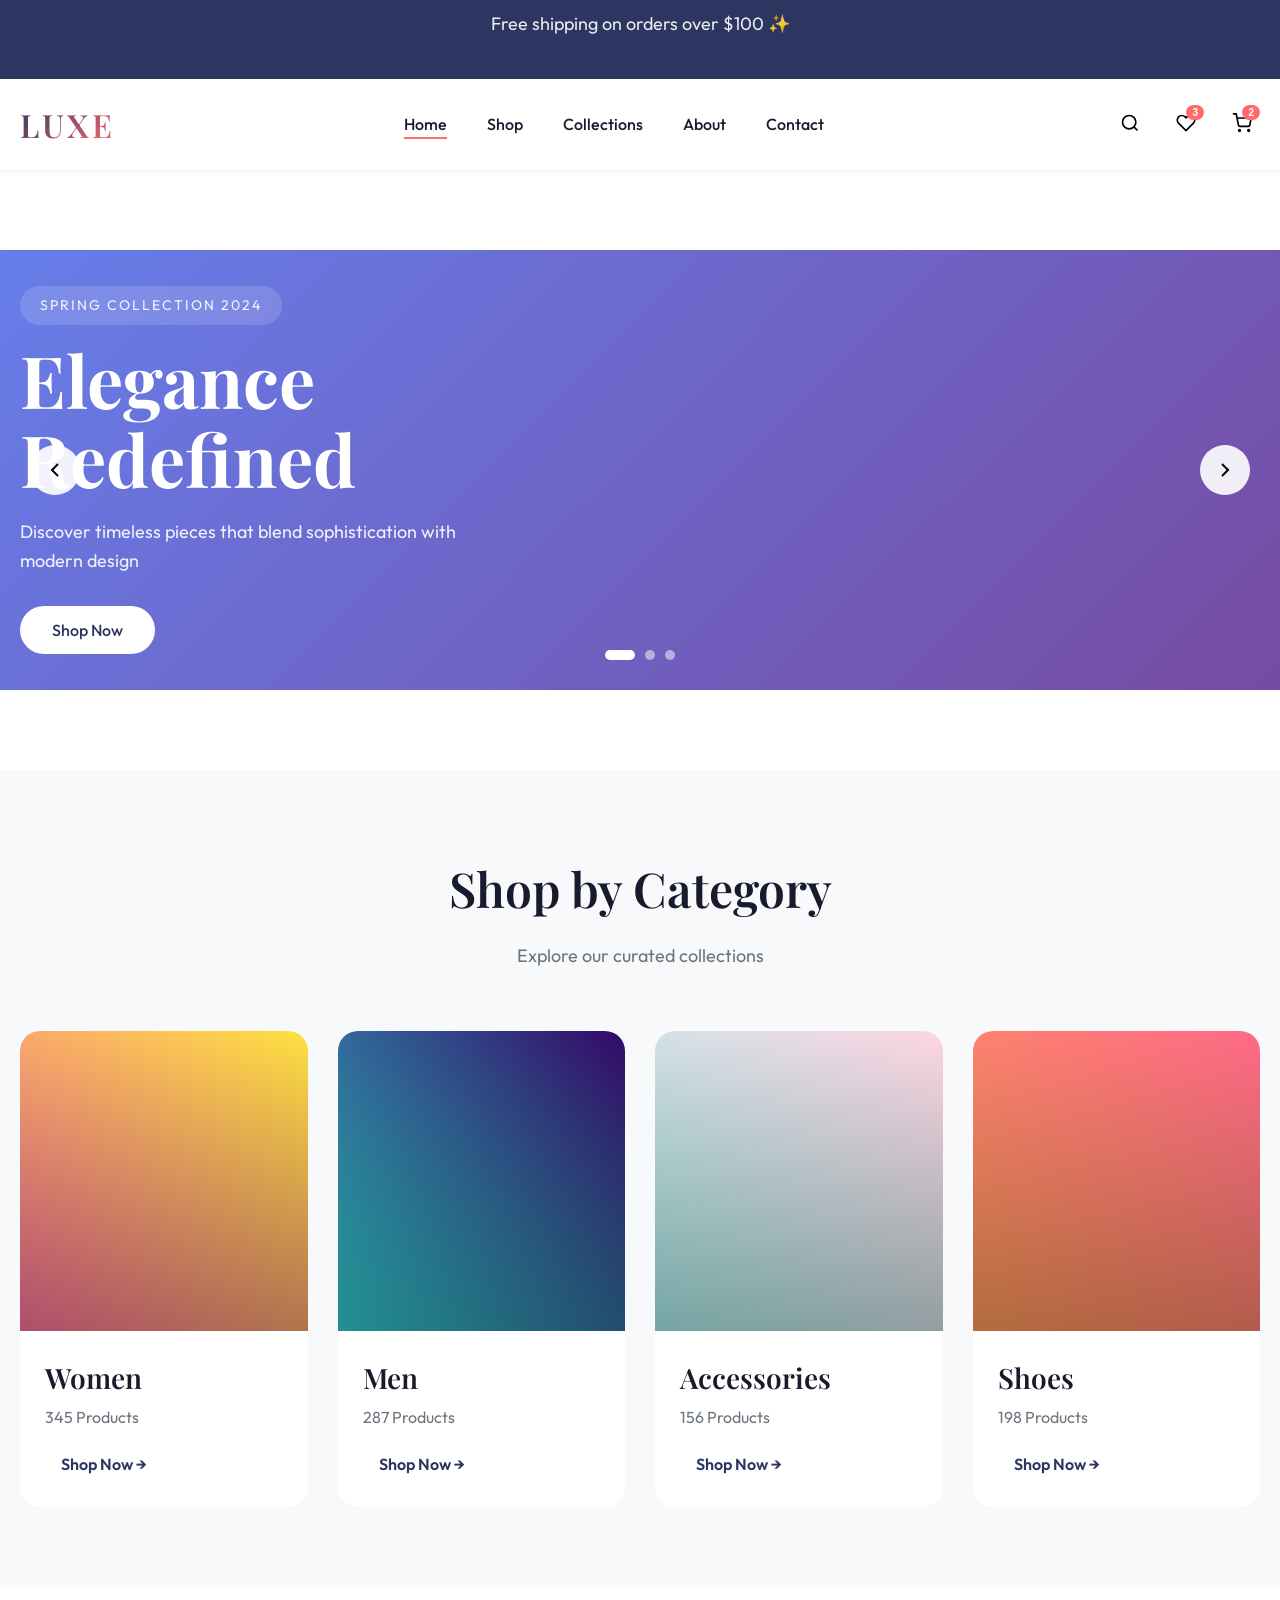
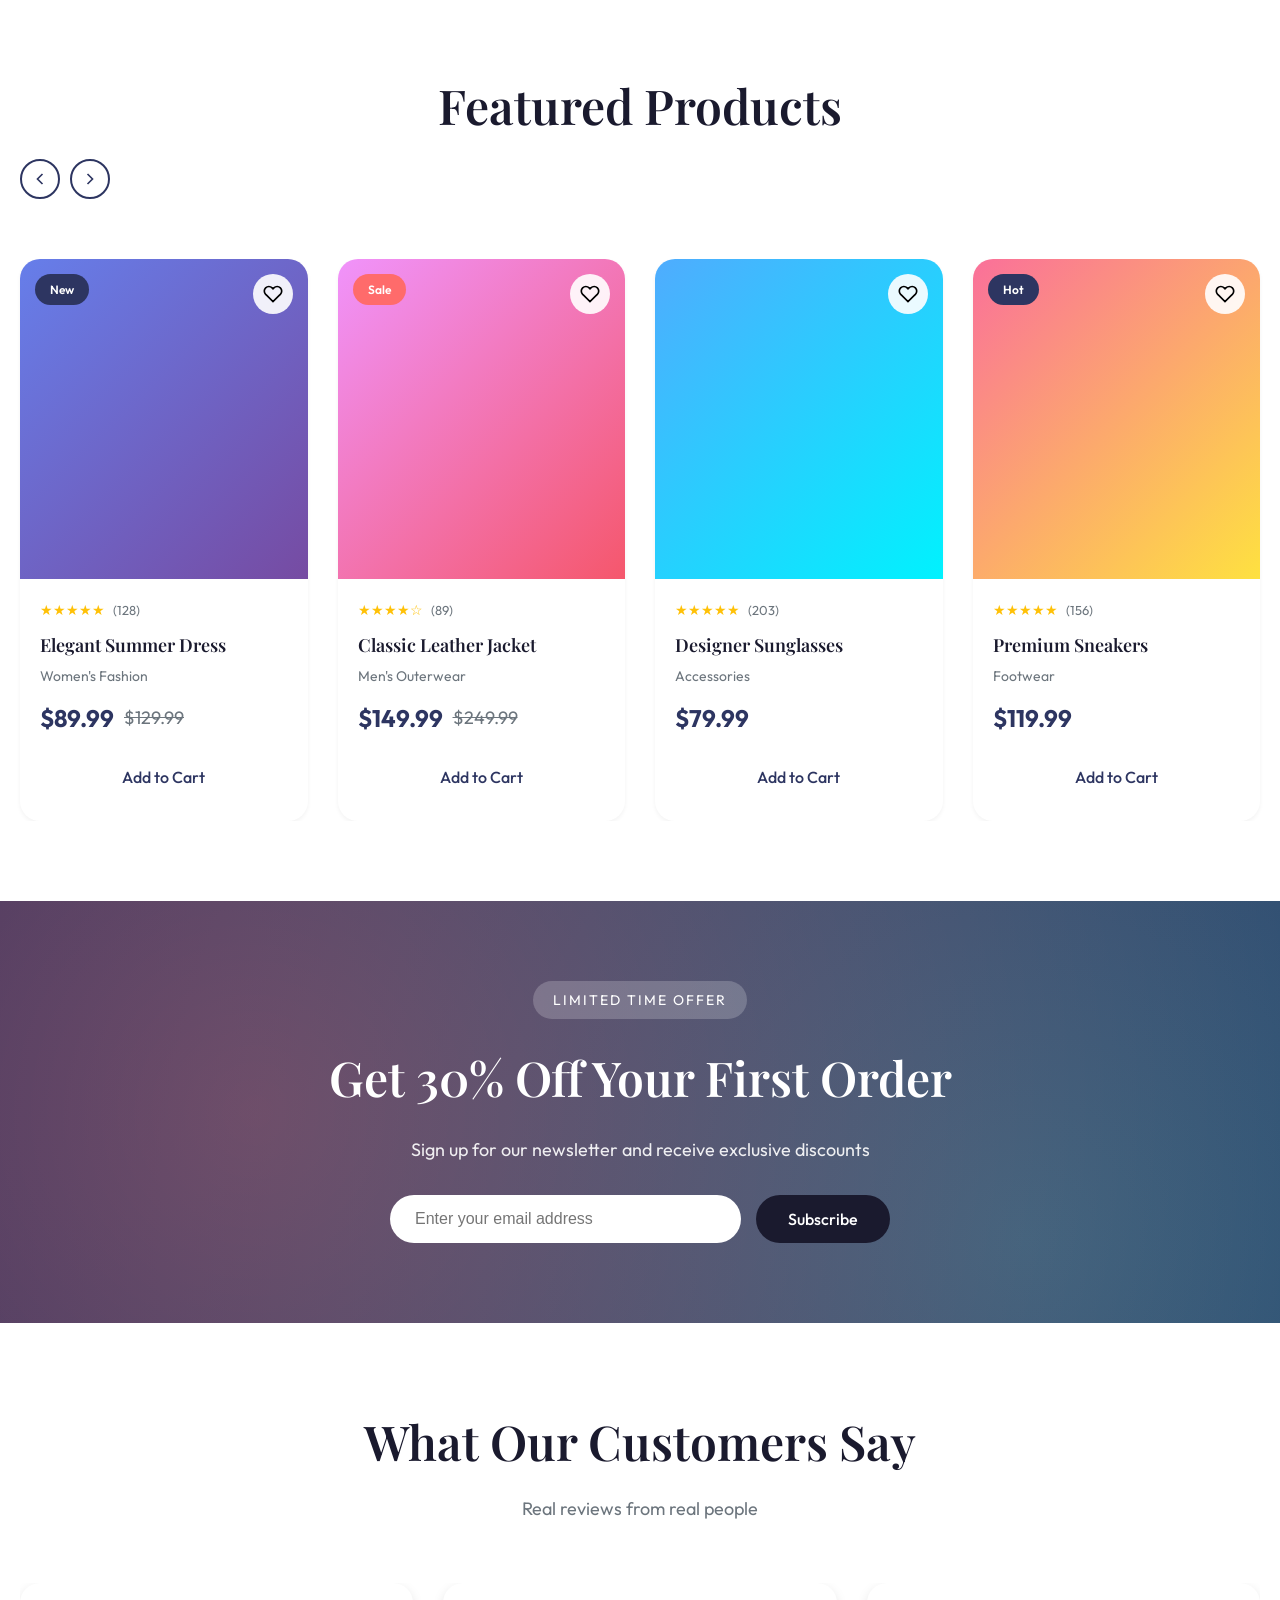
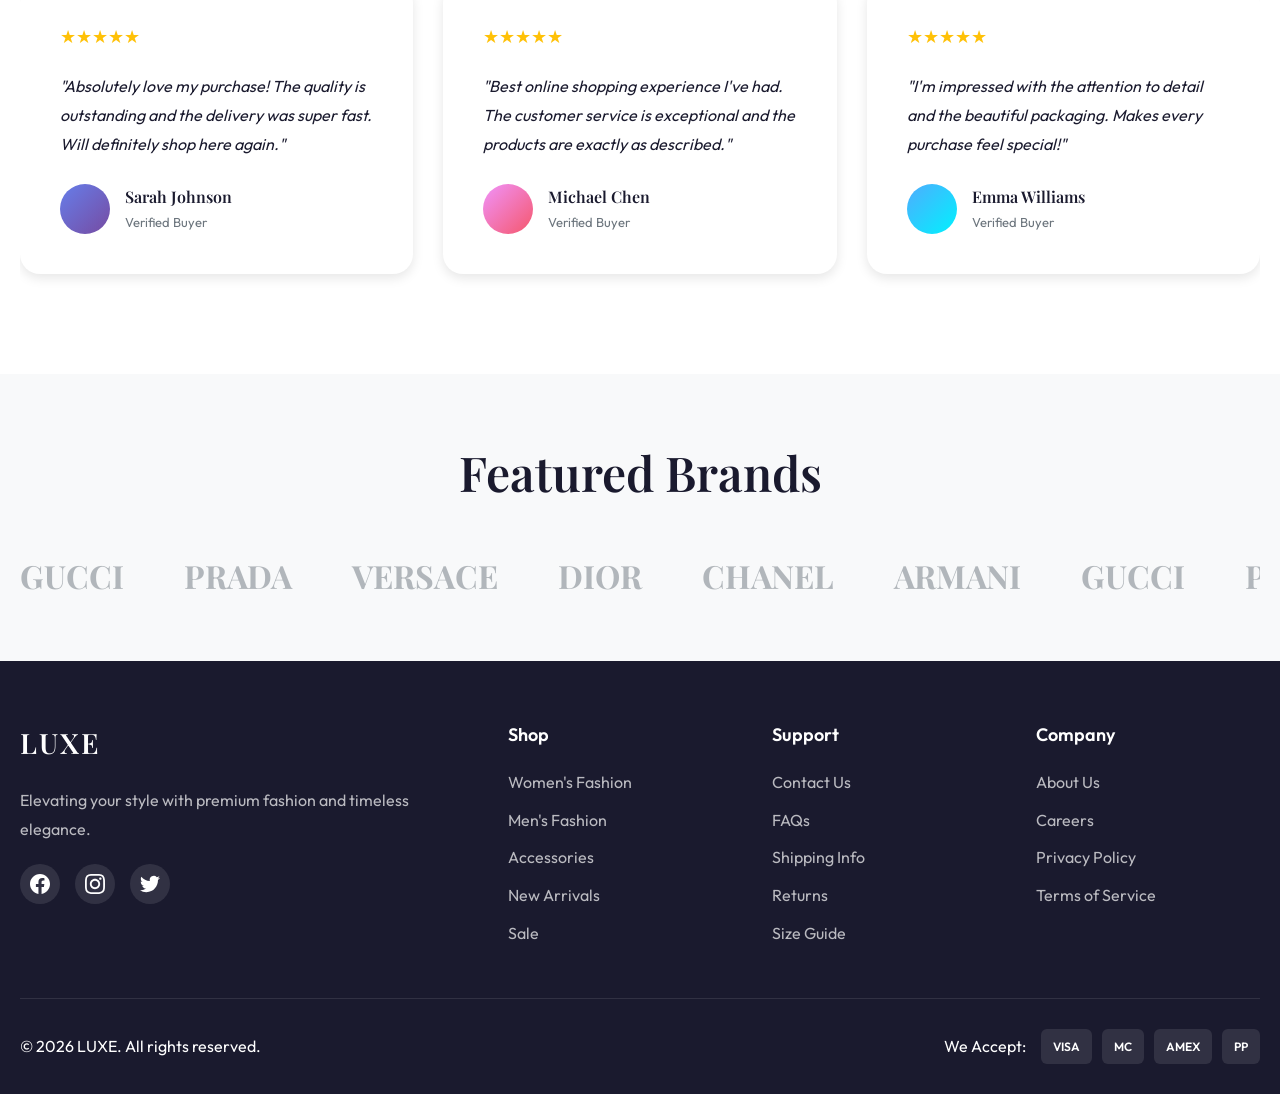
==== index.html @ 35b5742e "Initial commit" ====
<!DOCTYPE html>
<html lang="en">
<head>
    <meta charset="UTF-8">
    <meta name="viewport" content="width=device-width, initial-scale=1.0">
    <title>LUXE - Modern E-Commerce</title>
    <link rel="stylesheet" href="styles.css">
    <link rel="preconnect" href="https://fonts.googleapis.com">
    <link rel="preconnect" href="https://fonts.gstatic.com" crossorigin>
    <link href="https://fonts.googleapis.com/css2?family=Playfair+Display:wght@400;600;700&family=Outfit:wght@300;400;500;600&display=swap" rel="stylesheet">
</head>
<body>
    <!-- Header -->
    <header class="header">
        <div class="header-top">
            <div class="container">
                <p class="promo-text">Free shipping on orders over $100 ✨</p>
            </div>
        </div>
        <nav class="navbar">
            <div class="container">
                <div class="nav-content">
                    <div class="logo">
                        <h1>LUXE</h1>
                    </div>
                    <ul class="nav-links">
                        <li><a href="#" class="active">Home</a></li>
                        <li><a href="#">Shop</a></li>
                        <li><a href="#">Collections</a></li>
                        <li><a href="#">About</a></li>
                        <li><a href="#">Contact</a></li>
                    </ul>
                    <div class="nav-icons">
                        <button class="icon-btn search-btn">
                            <svg width="20" height="20" viewBox="0 0 24 24" fill="none" stroke="currentColor" stroke-width="2">
                                <circle cx="11" cy="11" r="8"></circle>
                                <path d="m21 21-4.35-4.35"></path>
                            </svg>
                        </button>
                        <button class="icon-btn wishlist-btn">
                            <svg width="20" height="20" viewBox="0 0 24 24" fill="none" stroke="currentColor" stroke-width="2">
                                <path d="M20.84 4.61a5.5 5.5 0 0 0-7.78 0L12 5.67l-1.06-1.06a5.5 5.5 0 0 0-7.78 7.78l1.06 1.06L12 21.23l7.78-7.78 1.06-1.06a5.5 5.5 0 0 0 0-7.78z"></path>
                            </svg>
                            <span class="badge">3</span>
                        </button>
                        <button class="icon-btn cart-btn">
                            <svg width="20" height="20" viewBox="0 0 24 24" fill="none" stroke="currentColor" stroke-width="2">
                                <circle cx="9" cy="21" r="1"></circle>
                                <circle cx="20" cy="21" r="1"></circle>
                                <path d="M1 1h4l2.68 13.39a2 2 0 0 0 2 1.61h9.72a2 2 0 0 0 2-1.61L23 6H6"></path>
                            </svg>
                            <span class="badge">2</span>
                        </button>
                    </div>
                </div>
            </div>
        </nav>
    </header>

    <!-- Hero Carousel -->
    <section class="hero-carousel">
        <div class="carousel-container">
            <div class="carousel-track" id="heroTrack">
                <div class="carousel-slide active">
                    <div class="slide-content">
                        <div class="container">
                            <div class="hero-text">
                                <span class="hero-subtitle">Spring Collection 2024</span>
                                <h2 class="hero-title">Elegance<br>Redefined</h2>
                                <p class="hero-description">Discover timeless pieces that blend sophistication with modern design</p>
                                <button class="btn btn-primary">Shop Now</button>
                            </div>
                        </div>
                    </div>
                    <div class="slide-bg" style="background: linear-gradient(135deg, #667eea 0%, #764ba2 100%);"></div>
                </div>
                <div class="carousel-slide">
                    <div class="slide-content">
                        <div class="container">
                            <div class="hero-text">
                                <span class="hero-subtitle">New Arrivals</span>
                                <h2 class="hero-title">Summer<br>Essentials</h2>
                                <p class="hero-description">Refresh your wardrobe with our latest curated collection</p>
                                <button class="btn btn-primary">Explore Collection</button>
                            </div>
                        </div>
                    </div>
                    <div class="slide-bg" style="background: linear-gradient(135deg, #f093fb 0%, #f5576c 100%);"></div>
                </div>
                <div class="carousel-slide">
                    <div class="slide-content">
                        <div class="container">
                            <div class="hero-text">
                                <span class="hero-subtitle">Limited Edition</span>
                                <h2 class="hero-title">Exclusive<br>Designs</h2>
                                <p class="hero-description">Unique pieces crafted with attention to every detail</p>
                                <button class="btn btn-primary">View Collection</button>
                            </div>
                        </div>
                    </div>
                    <div class="slide-bg" style="background: linear-gradient(135deg, #4facfe 0%, #00f2fe 100%);"></div>
                </div>
            </div>
            <button class="carousel-btn prev" onclick="moveHeroSlide(-1)">
                <svg width="24" height="24" viewBox="0 0 24 24" fill="none" stroke="currentColor" stroke-width="2">
                    <polyline points="15 18 9 12 15 6"></polyline>
                </svg>
            </button>
            <button class="carousel-btn next" onclick="moveHeroSlide(1)">
                <svg width="24" height="24" viewBox="0 0 24 24" fill="none" stroke="currentColor" stroke-width="2">
                    <polyline points="9 18 15 12 9 6"></polyline>
                </svg>
            </button>
            <div class="carousel-dots" id="heroDots"></div>
        </div>
    </section>

    <!-- Categories Section -->
    <section class="categories-section">
        <div class="container">
            <div class="section-header">
                <h2 class="section-title">Shop by Category</h2>
                <p class="section-subtitle">Explore our curated collections</p>
            </div>
            <div class="categories-grid">
                <div class="category-card" style="animation-delay: 0s;">
                    <div class="category-image">
                        <div class="category-overlay"></div>
                        <div class="category-bg" style="background: linear-gradient(45deg, #fa709a 0%, #fee140 100%);"></div>
                    </div>
                    <div class="category-info">
                        <h3>Women</h3>
                        <p>345 Products</p>
                        <button class="btn btn-text">Shop Now →</button>
                    </div>
                </div>
                <div class="category-card" style="animation-delay: 0.1s;">
                    <div class="category-image">
                        <div class="category-overlay"></div>
                        <div class="category-bg" style="background: linear-gradient(45deg, #30cfd0 0%, #330867 100%);"></div>
                    </div>
                    <div class="category-info">
                        <h3>Men</h3>
                        <p>287 Products</p>
                        <button class="btn btn-text">Shop Now →</button>
                    </div>
                </div>
                <div class="category-card" style="animation-delay: 0.2s;">
                    <div class="category-image">
                        <div class="category-overlay"></div>
                        <div class="category-bg" style="background: linear-gradient(45deg, #a8edea 0%, #fed6e3 100%);"></div>
                    </div>
                    <div class="category-info">
                        <h3>Accessories</h3>
                        <p>156 Products</p>
                        <button class="btn btn-text">Shop Now →</button>
                    </div>
                </div>
                <div class="category-card" style="animation-delay: 0.3s;">
                    <div class="category-image">
                        <div class="category-overlay"></div>
                        <div class="category-bg" style="background: linear-gradient(45deg, #ff9a56 0%, #ff6a88 100%);"></div>
                    </div>
                    <div class="category-info">
                        <h3>Shoes</h3>
                        <p>198 Products</p>
                        <button class="btn btn-text">Shop Now →</button>
                    </div>
                </div>
            </div>
        </div>
    </section>

    <!-- Featured Products Carousel -->
    <section class="featured-products">
        <div class="container">
            <div class="section-header">
                <h2 class="section-title">Featured Products</h2>
                <div class="carousel-controls">
                    <button class="carousel-control-btn" onclick="moveProductSlide(-1)">
                        <svg width="20" height="20" viewBox="0 0 24 24" fill="none" stroke="currentColor" stroke-width="2">
                            <polyline points="15 18 9 12 15 6"></polyline>
                        </svg>
                    </button>
                    <button class="carousel-control-btn" onclick="moveProductSlide(1)">
                        <svg width="20" height="20" viewBox="0 0 24 24" fill="none" stroke="currentColor" stroke-width="2">
                            <polyline points="9 18 15 12 9 6"></polyline>
                        </svg>
                    </button>
                </div>
            </div>
            <div class="products-carousel">
                <div class="products-track" id="productsTrack">
                    <div class="product-card">
                        <div class="product-badge">New</div>
                        <div class="product-image">
                            <div class="product-placeholder" style="background: linear-gradient(135deg, #667eea 0%, #764ba2 100%);"></div>
                            <button class="wishlist-icon">
                                <svg width="20" height="20" viewBox="0 0 24 24" fill="none" stroke="currentColor" stroke-width="2">
                                    <path d="M20.84 4.61a5.5 5.5 0 0 0-7.78 0L12 5.67l-1.06-1.06a5.5 5.5 0 0 0-7.78 7.78l1.06 1.06L12 21.23l7.78-7.78 1.06-1.06a5.5 5.5 0 0 0 0-7.78z"></path>
                                </svg>
                            </button>
                            <div class="quick-view">
                                <button class="btn btn-secondary btn-small">Quick View</button>
                            </div>
                        </div>
                        <div class="product-info">
                            <div class="product-rating">
                                <span class="stars">★★★★★</span>
                                <span class="rating-count">(128)</span>
                            </div>
                            <h3 class="product-name">Elegant Summer Dress</h3>
                            <p class="product-category">Women's Fashion</p>
                            <div class="product-price">
                                <span class="price-current">$89.99</span>
                                <span class="price-original">$129.99</span>
                            </div>
                            <button class="btn btn-primary btn-block">Add to Cart</button>
                        </div>
                    </div>
                    <div class="product-card">
                        <div class="product-badge sale">Sale</div>
                        <div class="product-image">
                            <div class="product-placeholder" style="background: linear-gradient(135deg, #f093fb 0%, #f5576c 100%);"></div>
                            <button class="wishlist-icon">
                                <svg width="20" height="20" viewBox="0 0 24 24" fill="none" stroke="currentColor" stroke-width="2">
                                    <path d="M20.84 4.61a5.5 5.5 0 0 0-7.78 0L12 5.67l-1.06-1.06a5.5 5.5 0 0 0-7.78 7.78l1.06 1.06L12 21.23l7.78-7.78 1.06-1.06a5.5 5.5 0 0 0 0-7.78z"></path>
                                </svg>
                            </button>
                            <div class="quick-view">
                                <button class="btn btn-secondary btn-small">Quick View</button>
                            </div>
                        </div>
                        <div class="product-info">
                            <div class="product-rating">
                                <span class="stars">★★★★☆</span>
                                <span class="rating-count">(89)</span>
                            </div>
                            <h3 class="product-name">Classic Leather Jacket</h3>
                            <p class="product-category">Men's Outerwear</p>
                            <div class="product-price">
                                <span class="price-current">$149.99</span>
                                <span class="price-original">$249.99</span>
                            </div>
                            <button class="btn btn-primary btn-block">Add to Cart</button>
                        </div>
                    </div>
                    <div class="product-card">
                        <div class="product-image">
                            <div class="product-placeholder" style="background: linear-gradient(135deg, #4facfe 0%, #00f2fe 100%);"></div>
                            <button class="wishlist-icon">
                                <svg width="20" height="20" viewBox="0 0 24 24" fill="none" stroke="currentColor" stroke-width="2">
                                    <path d="M20.84 4.61a5.5 5.5 0 0 0-7.78 0L12 5.67l-1.06-1.06a5.5 5.5 0 0 0-7.78 7.78l1.06 1.06L12 21.23l7.78-7.78 1.06-1.06a5.5 5.5 0 0 0 0-7.78z"></path>
                                </svg>
                            </button>
                            <div class="quick-view">
                                <button class="btn btn-secondary btn-small">Quick View</button>
                            </div>
                        </div>
                        <div class="product-info">
                            <div class="product-rating">
                                <span class="stars">★★★★★</span>
                                <span class="rating-count">(203)</span>
                            </div>
                            <h3 class="product-name">Designer Sunglasses</h3>
                            <p class="product-category">Accessories</p>
                            <div class="product-price">
                                <span class="price-current">$79.99</span>
                            </div>
                            <button class="btn btn-primary btn-block">Add to Cart</button>
                        </div>
                    </div>
                    <div class="product-card">
                        <div class="product-badge">Hot</div>
                        <div class="product-image">
                            <div class="product-placeholder" style="background: linear-gradient(135deg, #fa709a 0%, #fee140 100%);"></div>
                            <button class="wishlist-icon">
                                <svg width="20" height="20" viewBox="0 0 24 24" fill="none" stroke="currentColor" stroke-width="2">
                                    <path d="M20.84 4.61a5.5 5.5 0 0 0-7.78 0L12 5.67l-1.06-1.06a5.5 5.5 0 0 0-7.78 7.78l1.06 1.06L12 21.23l7.78-7.78 1.06-1.06a5.5 5.5 0 0 0 0-7.78z"></path>
                                </svg>
                            </button>
                            <div class="quick-view">
                                <button class="btn btn-secondary btn-small">Quick View</button>
                            </div>
                        </div>
                        <div class="product-info">
                            <div class="product-rating">
                                <span class="stars">★★★★★</span>
                                <span class="rating-count">(156)</span>
                            </div>
                            <h3 class="product-name">Premium Sneakers</h3>
                            <p class="product-category">Footwear</p>
                            <div class="product-price">
                                <span class="price-current">$119.99</span>
                            </div>
                            <button class="btn btn-primary btn-block">Add to Cart</button>
                        </div>
                    </div>
                    <div class="product-card">
                        <div class="product-image">
                            <div class="product-placeholder" style="background: linear-gradient(135deg, #30cfd0 0%, #330867 100%);"></div>
                            <button class="wishlist-icon">
                                <svg width="20" height="20" viewBox="0 0 24 24" fill="none" stroke="currentColor" stroke-width="2">
                                    <path d="M20.84 4.61a5.5 5.5 0 0 0-7.78 0L12 5.67l-1.06-1.06a5.5 5.5 0 0 0-7.78 7.78l1.06 1.06L12 21.23l7.78-7.78 1.06-1.06a5.5 5.5 0 0 0 0-7.78z"></path>
                                </svg>
                            </button>
                            <div class="quick-view">
                                <button class="btn btn-secondary btn-small">Quick View</button>
                            </div>
                        </div>
                        <div class="product-info">
                            <div class="product-rating">
                                <span class="stars">★★★★☆</span>
                                <span class="rating-count">(67)</span>
                            </div>
                            <h3 class="product-name">Luxury Watch</h3>
                            <p class="product-category">Accessories</p>
                            <div class="product-price">
                                <span class="price-current">$299.99</span>
                            </div>
                            <button class="btn btn-primary btn-block">Add to Cart</button>
                        </div>
                    </div>
                </div>
            </div>
        </div>
    </section>

    <!-- Promotional Banner -->
    <section class="promo-banner">
        <div class="container">
            <div class="promo-content">
                <span class="promo-tag">Limited Time Offer</span>
                <h2 class="promo-title">Get 30% Off Your First Order</h2>
                <p class="promo-text">Sign up for our newsletter and receive exclusive discounts</p>
                <div class="newsletter-form">
                    <input type="email" placeholder="Enter your email address" class="newsletter-input">
                    <button class="btn btn-dark">Subscribe</button>
                </div>
            </div>
        </div>
        <div class="promo-bg"></div>
    </section>

    <!-- Testimonials Carousel -->
    <section class="testimonials-section">
        <div class="container">
            <div class="section-header">
                <h2 class="section-title">What Our Customers Say</h2>
                <p class="section-subtitle">Real reviews from real people</p>
            </div>
            <div class="testimonials-carousel">
                <div class="testimonials-track" id="testimonialsTrack">
                    <div class="testimonial-card">
                        <div class="testimonial-rating">★★★★★</div>
                        <p class="testimonial-text">"Absolutely love my purchase! The quality is outstanding and the delivery was super fast. Will definitely shop here again."</p>
                        <div class="testimonial-author">
                            <div class="author-avatar" style="background: linear-gradient(135deg, #667eea 0%, #764ba2 100%);"></div>
                            <div class="author-info">
                                <h4>Sarah Johnson</h4>
                                <p>Verified Buyer</p>
                            </div>
                        </div>
                    </div>
                    <div class="testimonial-card">
                        <div class="testimonial-rating">★★★★★</div>
                        <p class="testimonial-text">"Best online shopping experience I've had. The customer service is exceptional and the products are exactly as described."</p>
                        <div class="testimonial-author">
                            <div class="author-avatar" style="background: linear-gradient(135deg, #f093fb 0%, #f5576c 100%);"></div>
                            <div class="author-info">
                                <h4>Michael Chen</h4>
                                <p>Verified Buyer</p>
                            </div>
                        </div>
                    </div>
                    <div class="testimonial-card">
                        <div class="testimonial-rating">★★★★★</div>
                        <p class="testimonial-text">"I'm impressed with the attention to detail and the beautiful packaging. Makes every purchase feel special!"</p>
                        <div class="testimonial-author">
                            <div class="author-avatar" style="background: linear-gradient(135deg, #4facfe 0%, #00f2fe 100%);"></div>
                            <div class="author-info">
                                <h4>Emma Williams</h4>
                                <p>Verified Buyer</p>
                            </div>
                        </div>
                    </div>
                </div>
                <div class="carousel-dots" id="testimonialDots"></div>
            </div>
        </div>
    </section>

    <!-- Brands Carousel -->
    <section class="brands-section">
        <div class="container">
            <h2 class="section-title center">Featured Brands</h2>
            <div class="brands-carousel">
                <div class="brands-track">
                    <div class="brand-item">GUCCI</div>
                    <div class="brand-item">PRADA</div>
                    <div class="brand-item">VERSACE</div>
                    <div class="brand-item">DIOR</div>
                    <div class="brand-item">CHANEL</div>
                    <div class="brand-item">ARMANI</div>
                    <div class="brand-item">GUCCI</div>
                    <div class="brand-item">PRADA</div>
                </div>
            </div>
        </div>
    </section>

    <!-- Footer -->
    <footer class="footer">
        <div class="container">
            <div class="footer-content">
                <div class="footer-col">
                    <h3 class="footer-title">LUXE</h3>
                    <p class="footer-text">Elevating your style with premium fashion and timeless elegance.</p>
                    <div class="social-links">
                        <a href="#" class="social-link">
                            <svg width="20" height="20" viewBox="0 0 24 24" fill="currentColor">
                                <path d="M24 12.073c0-6.627-5.373-12-12-12s-12 5.373-12 12c0 5.99 4.388 10.954 10.125 11.854v-8.385H7.078v-3.47h3.047V9.43c0-3.007 1.792-4.669 4.533-4.669 1.312 0 2.686.235 2.686.235v2.953H15.83c-1.491 0-1.956.925-1.956 1.874v2.25h3.328l-.532 3.47h-2.796v8.385C19.612 23.027 24 18.062 24 12.073z"/>
                            </svg>
                        </a>
                        <a href="#" class="social-link">
                            <svg width="20" height="20" viewBox="0 0 24 24" fill="currentColor">
                                <path d="M12 2.163c3.204 0 3.584.012 4.85.07 3.252.148 4.771 1.691 4.919 4.919.058 1.265.069 1.645.069 4.849 0 3.205-.012 3.584-.069 4.849-.149 3.225-1.664 4.771-4.919 4.919-1.266.058-1.644.07-4.85.07-3.204 0-3.584-.012-4.849-.07-3.26-.149-4.771-1.699-4.919-4.92-.058-1.265-.07-1.644-.07-4.849 0-3.204.013-3.583.07-4.849.149-3.227 1.664-4.771 4.919-4.919 1.266-.057 1.645-.069 4.849-.069zm0-2.163c-3.259 0-3.667.014-4.947.072-4.358.2-6.78 2.618-6.98 6.98-.059 1.281-.073 1.689-.073 4.948 0 3.259.014 3.668.072 4.948.2 4.358 2.618 6.78 6.98 6.98 1.281.058 1.689.072 4.948.072 3.259 0 3.668-.014 4.948-.072 4.354-.2 6.782-2.618 6.979-6.98.059-1.28.073-1.689.073-4.948 0-3.259-.014-3.667-.072-4.947-.196-4.354-2.617-6.78-6.979-6.98-1.281-.059-1.69-.073-4.949-.073zm0 5.838c-3.403 0-6.162 2.759-6.162 6.162s2.759 6.163 6.162 6.163 6.162-2.759 6.162-6.163c0-3.403-2.759-6.162-6.162-6.162zm0 10.162c-2.209 0-4-1.79-4-4 0-2.209 1.791-4 4-4s4 1.791 4 4c0 2.21-1.791 4-4 4zm6.406-11.845c-.796 0-1.441.645-1.441 1.44s.645 1.44 1.441 1.44c.795 0 1.439-.645 1.439-1.44s-.644-1.44-1.439-1.44z"/>
                            </svg>
                        </a>
                        <a href="#" class="social-link">
                            <svg width="20" height="20" viewBox="0 0 24 24" fill="currentColor">
                                <path d="M23.953 4.57a10 10 0 01-2.825.775 4.958 4.958 0 002.163-2.723c-.951.555-2.005.959-3.127 1.184a4.92 4.92 0 00-8.384 4.482C7.69 8.095 4.067 6.13 1.64 3.162a4.822 4.822 0 00-.666 2.475c0 1.71.87 3.213 2.188 4.096a4.904 4.904 0 01-2.228-.616v.06a4.923 4.923 0 003.946 4.827 4.996 4.996 0 01-2.212.085 4.936 4.936 0 004.604 3.417 9.867 9.867 0 01-6.102 2.105c-.39 0-.779-.023-1.17-.067a13.995 13.995 0 007.557 2.209c9.053 0 13.998-7.496 13.998-13.985 0-.21 0-.42-.015-.63A9.935 9.935 0 0024 4.59z"/>
                            </svg>
                        </a>
                    </div>
                </div>
                <div class="footer-col">
                    <h4 class="footer-heading">Shop</h4>
                    <ul class="footer-links">
                        <li><a href="#">Women's Fashion</a></li>
                        <li><a href="#">Men's Fashion</a></li>
                        <li><a href="#">Accessories</a></li>
                        <li><a href="#">New Arrivals</a></li>
                        <li><a href="#">Sale</a></li>
                    </ul>
                </div>
                <div class="footer-col">
                    <h4 class="footer-heading">Support</h4>
                    <ul class="footer-links">
                        <li><a href="#">Contact Us</a></li>
                        <li><a href="#">FAQs</a></li>
                        <li><a href="#">Shipping Info</a></li>
                        <li><a href="#">Returns</a></li>
                        <li><a href="#">Size Guide</a></li>
                    </ul>
                </div>
                <div class="footer-col">
                    <h4 class="footer-heading">Company</h4>
                    <ul class="footer-links">
                        <li><a href="#">About Us</a></li>
                        <li><a href="#">Careers</a></li>
                        <li><a href="#">Privacy Policy</a></li>
                        <li><a href="#">Terms of Service</a></li>
                    </ul>
                </div>
            </div>
            <div class="footer-bottom">
                <p>&copy; 2026 LUXE. All rights reserved.</p>
                <div class="payment-methods">
                    <span>We Accept:</span>
                    <div class="payment-icons">
                        <div class="payment-icon">VISA</div>
                        <div class="payment-icon">MC</div>
                        <div class="payment-icon">AMEX</div>
                        <div class="payment-icon">PP</div>
                    </div>
                </div>
            </div>
        </div>
    </footer>

    <script src="script.js"></script>
</body>
</html>
---- styles.css ----
:root {
    --primary-color: #2d3561;
    --secondary-color: #ff6b6b;
    --accent-color: #4ecdc4;
    --text-dark: #1a1a2e;
    --text-light: #6c757d;
    --bg-light: #f8f9fa;
    --white: #ffffff;
    --shadow-sm: 0 2px 4px rgba(0,0,0,0.05);
    --shadow-md: 0 4px 12px rgba(0,0,0,0.1);
    --shadow-lg: 0 8px 24px rgba(0,0,0,0.15);
    --transition: all 0.3s cubic-bezier(0.4, 0, 0.2, 1);
}

* {
    margin: 0;
    padding: 0;
    box-sizing: border-box;
}

body {
    font-family: 'Outfit', sans-serif;
    color: var(--text-dark);
    line-height: 1.6;
    overflow-x: hidden;
}

h1, h2, h3, h4, h5, h6 {
    font-family: 'Playfair Display', serif;
    font-weight: 600;
}

.container {
    max-width: 1320px;
    margin: 0 auto;
    padding: 0 20px;
}

/* Header Styles */
.header {
    position: sticky;
    top: 0;
    z-index: 1000;
    background: var(--white);
    box-shadow: var(--shadow-sm);
}

.header-top {
    background: var(--primary-color);
    color: var(--white);
    padding: 10px 0;
    text-align: center;
}

.promo-text {
    font-size: 14px;
    margin: 0;
}

.navbar {
    padding: 20px 0;
    animation: slideDown 0.5s ease-out;
}

@keyframes slideDown {
    from {
        transform: translateY(-100%);
        opacity: 0;
    }
    to {
        transform: translateY(0);
        opacity: 1;
    }
}

.nav-content {
    display: flex;
    align-items: center;
    justify-content: space-between;
}

.logo h1 {
    font-size: 32px;
    letter-spacing: 3px;
    background: linear-gradient(135deg, var(--primary-color), var(--secondary-color));
    -webkit-background-clip: text;
    -webkit-text-fill-color: transparent;
    background-clip: text;
}

.nav-links {
    display: flex;
    list-style: none;
    gap: 40px;
}

.nav-links a {
    text-decoration: none;
    color: var(--text-dark);
    font-weight: 500;
    position: relative;
    transition: var(--transition);
}

.nav-links a::after {
    content: '';
    position: absolute;
    bottom: -5px;
    left: 0;
    width: 0;
    height: 2px;
    background: var(--secondary-color);
    transition: var(--transition);
}

.nav-links a:hover::after,
.nav-links a.active::after {
    width: 100%;
}

.nav-icons {
    display: flex;
    gap: 20px;
}

.icon-btn {
    background: none;
    border: none;
    cursor: pointer;
    position: relative;
    padding: 8px;
    border-radius: 8px;
    transition: var(--transition);
}

.icon-btn:hover {
    background: var(--bg-light);
}

.badge {
    position: absolute;
    top: 0;
    right: 0;
    background: var(--secondary-color);
    color: var(--white);
    font-size: 10px;
    padding: 2px 6px;
    border-radius: 10px;
    font-weight: 600;
}

/* Hero Carousel */
.hero-carousel {
    position: relative;
    height: 600px;
    overflow: hidden;
}

.carousel-container {
    position: relative;
    height: 100%;
}

.carousel-track {
    display: flex;
    height: 100%;
    transition: transform 0.6s cubic-bezier(0.4, 0, 0.2, 1);
}

.carousel-slide {
    min-width: 100%;
    height: 100%;
    position: relative;
    display: flex;
    align-items: center;
    opacity: 0;
    transition: opacity 0.6s ease;
}

.carousel-slide.active {
    opacity: 1;
}

.slide-bg {
    position: absolute;
    top: 0;
    left: 0;
    width: 100%;
    height: 100%;
    z-index: 1;
}

.slide-content {
    position: relative;
    z-index: 2;
    width: 100%;
}

.hero-text {
    max-width: 600px;
    animation: fadeInUp 0.8s ease-out;
}

@keyframes fadeInUp {
    from {
        opacity: 0;
        transform: translateY(30px);
    }
    to {
        opacity: 1;
        transform: translateY(0);
    }
}

.hero-subtitle {
    display: inline-block;
    color: rgba(255, 255, 255, 0.9);
    font-size: 14px;
    text-transform: uppercase;
    letter-spacing: 2px;
    margin-bottom: 15px;
    padding: 8px 20px;
    background: rgba(255, 255, 255, 0.15);
    backdrop-filter: blur(10px);
    border-radius: 50px;
}

.hero-title {
    font-size: 72px;
    color: var(--white);
    line-height: 1.1;
    margin-bottom: 20px;
    font-weight: 700;
}

.hero-description {
    font-size: 18px;
    color: rgba(255, 255, 255, 0.9);
    margin-bottom: 30px;
    max-width: 500px;
}

.carousel-btn {
    position: absolute;
    top: 50%;
    transform: translateY(-50%);
    background: rgba(255, 255, 255, 0.9);
    border: none;
    width: 50px;
    height: 50px;
    border-radius: 50%;
    cursor: pointer;
    z-index: 10;
    transition: var(--transition);
    display: flex;
    align-items: center;
    justify-content: center;
}

.carousel-btn:hover {
    background: var(--white);
    transform: translateY(-50%) scale(1.1);
}

.carousel-btn.prev {
    left: 30px;
}

.carousel-btn.next {
    right: 30px;
}

.carousel-dots {
    position: absolute;
    bottom: 30px;
    left: 50%;
    transform: translateX(-50%);
    display: flex;
    gap: 10px;
    z-index: 10;
}

.dot {
    width: 10px;
    height: 10px;
    border-radius: 50%;
    background: rgba(255, 255, 255, 0.5);
    cursor: pointer;
    transition: var(--transition);
}

.dot.active {
    background: var(--white);
    width: 30px;
    border-radius: 5px;
}

/* Buttons */
.btn {
    padding: 14px 32px;
    border: none;
    border-radius: 50px;
    font-size: 16px;
    font-weight: 500;
    cursor: pointer;
    transition: var(--transition);
    font-family: 'Outfit', sans-serif;
}

.btn-primary {
    background: var(--white);
    color: var(--primary-color);
}

.btn-primary:hover {
    transform: translateY(-2px);
    box-shadow: 0 8px 20px rgba(255, 255, 255, 0.3);
}

.btn-secondary {
    background: var(--primary-color);
    color: var(--white);
}

.btn-secondary:hover {
    background: var(--text-dark);
    transform: translateY(-2px);
}

.btn-dark {
    background: var(--text-dark);
    color: var(--white);
}

.btn-dark:hover {
    background: var(--primary-color);
}

.btn-text {
    background: none;
    color: var(--primary-color);
    padding: 8px 16px;
    font-weight: 600;
}

.btn-text:hover {
    color: var(--secondary-color);
}

.btn-small {
    padding: 10px 20px;
    font-size: 14px;
}

.btn-block {
    width: 100%;
}

/* Section Styles */
section {
    padding: 80px 0;
}

.section-header {
    text-align: center;
    margin-bottom: 60px;
}

.section-title {
    font-size: 48px;
    margin-bottom: 15px;
    color: var(--text-dark);
}

.section-title.center {
    text-align: center;
}

.section-subtitle {
    font-size: 18px;
    color: var(--text-light);
}

/* Categories Section */
.categories-section {
    background: var(--bg-light);
}

.categories-grid {
    display: grid;
    grid-template-columns: repeat(auto-fit, minmax(280px, 1fr));
    gap: 30px;
}

.category-card {
    background: var(--white);
    border-radius: 20px;
    overflow: hidden;
    cursor: pointer;
    transition: var(--transition);
    animation: fadeIn 0.6s ease-out backwards;
}

@keyframes fadeIn {
    from {
        opacity: 0;
        transform: translateY(20px);
    }
    to {
        opacity: 1;
        transform: translateY(0);
    }
}

.category-card:hover {
    transform: translateY(-10px);
    box-shadow: var(--shadow-lg);
}

.category-image {
    position: relative;
    height: 300px;
    overflow: hidden;
}

.category-bg {
    width: 100%;
    height: 100%;
    transition: var(--transition);
}

.category-card:hover .category-bg {
    transform: scale(1.1);
}

.category-overlay {
    position: absolute;
    top: 0;
    left: 0;
    width: 100%;
    height: 100%;
    background: linear-gradient(to bottom, transparent, rgba(0,0,0,0.3));
}

.category-info {
    padding: 25px;
}

.category-info h3 {
    font-size: 28px;
    margin-bottom: 5px;
}

.category-info p {
    color: var(--text-light);
    margin-bottom: 15px;
}

/* Featured Products */
.featured-products {
    position: relative;
}

.carousel-controls {
    display: flex;
    gap: 10px;
}

.carousel-control-btn {
    width: 40px;
    height: 40px;
    border: 2px solid var(--primary-color);
    background: none;
    border-radius: 50%;
    cursor: pointer;
    transition: var(--transition);
    display: flex;
    align-items: center;
    justify-content: center;
    color: var(--primary-color);
}

.carousel-control-btn:hover {
    background: var(--primary-color);
    color: var(--white);
}

.products-carousel {
    overflow: hidden;
    margin: 0 -15px;
}

.products-track {
    display: flex;
    gap: 30px;
    transition: transform 0.5s cubic-bezier(0.4, 0, 0.2, 1);
    padding: 0 15px;
}

.product-card {
    flex: 0 0 calc(25% - 22.5px);
    background: var(--white);
    border-radius: 20px;
    overflow: hidden;
    transition: var(--transition);
    box-shadow: var(--shadow-sm);
}

.product-card:hover {
    transform: translateY(-10px);
    box-shadow: var(--shadow-lg);
}

.product-badge {
    position: absolute;
    top: 15px;
    left: 15px;
    background: var(--primary-color);
    color: var(--white);
    padding: 6px 15px;
    border-radius: 20px;
    font-size: 12px;
    font-weight: 600;
    z-index: 2;
}

.product-badge.sale {
    background: var(--secondary-color);
}

.product-image {
    position: relative;
    height: 320px;
    overflow: hidden;
}

.product-placeholder {
    width: 100%;
    height: 100%;
    transition: var(--transition);
}

.product-card:hover .product-placeholder {
    transform: scale(1.05);
}

.wishlist-icon {
    position: absolute;
    top: 15px;
    right: 15px;
    background: rgba(255, 255, 255, 0.9);
    border: none;
    width: 40px;
    height: 40px;
    border-radius: 50%;
    cursor: pointer;
    transition: var(--transition);
    display: flex;
    align-items: center;
    justify-content: center;
    z-index: 2;
}

.wishlist-icon:hover {
    background: var(--secondary-color);
    color: var(--white);
}

.quick-view {
    position: absolute;
    bottom: 0;
    left: 0;
    width: 100%;
    padding: 20px;
    background: linear-gradient(to top, rgba(0,0,0,0.8), transparent);
    transform: translateY(100%);
    transition: var(--transition);
}

.product-card:hover .quick-view {
    transform: translateY(0);
}

.product-info {
    padding: 20px;
}

.product-rating {
    display: flex;
    align-items: center;
    gap: 8px;
    margin-bottom: 10px;
}

.stars {
    color: #ffc107;
    font-size: 14px;
}

.rating-count {
    font-size: 13px;
    color: var(--text-light);
}

.product-name {
    font-size: 18px;
    margin-bottom: 5px;
    font-weight: 600;
}

.product-category {
    font-size: 14px;
    color: var(--text-light);
    margin-bottom: 12px;
}

.product-price {
    display: flex;
    align-items: center;
    gap: 10px;
    margin-bottom: 15px;
}

.price-current {
    font-size: 24px;
    font-weight: 700;
    color: var(--primary-color);
}

.price-original {
    font-size: 18px;
    color: var(--text-light);
    text-decoration: line-through;
}

/* Promo Banner */
.promo-banner {
    position: relative;
    background: var(--primary-color);
    color: var(--white);
    overflow: hidden;
}

.promo-bg {
    position: absolute;
    top: 0;
    left: 0;
    width: 100%;
    height: 100%;
    background: radial-gradient(circle at 20% 50%, rgba(255, 107, 107, 0.3), transparent),
                radial-gradient(circle at 80% 80%, rgba(78, 205, 196, 0.3), transparent);
}

.promo-content {
    position: relative;
    z-index: 2;
    text-align: center;
    max-width: 700px;
    margin: 0 auto;
}

.promo-tag {
    display: inline-block;
    background: rgba(255, 255, 255, 0.2);
    padding: 8px 20px;
    border-radius: 50px;
    font-size: 14px;
    text-transform: uppercase;
    letter-spacing: 2px;
    margin-bottom: 20px;
}

.promo-title {
    font-size: 48px;
    margin-bottom: 20px;
}

.promo-text {
    font-size: 18px;
    margin-bottom: 30px;
    opacity: 0.9;
}

.newsletter-form {
    display: flex;
    gap: 15px;
    max-width: 500px;
    margin: 0 auto;
}

.newsletter-input {
    flex: 1;
    padding: 15px 25px;
    border: none;
    border-radius: 50px;
    font-size: 16px;
    outline: none;
}

/* Testimonials */
.testimonials-carousel {
    position: relative;
}

.testimonials-track {
    display: flex;
    gap: 30px;
    overflow-x: auto;
    scroll-snap-type: x mandatory;
    scrollbar-width: none;
    -ms-overflow-style: none;
    padding-bottom: 20px;
}

.testimonials-track::-webkit-scrollbar {
    display: none;
}

.testimonial-card {
    flex: 0 0 calc(33.333% - 20px);
    background: var(--white);
    padding: 40px;
    border-radius: 20px;
    box-shadow: var(--shadow-md);
    scroll-snap-align: start;
    transition: var(--transition);
}

.testimonial-card:hover {
    transform: translateY(-5px);
    box-shadow: var(--shadow-lg);
}

.testimonial-rating {
    color: #ffc107;
    font-size: 18px;
    margin-bottom: 20px;
}

.testimonial-text {
    font-size: 16px;
    line-height: 1.8;
    color: var(--text-dark);
    margin-bottom: 25px;
    font-style: italic;
}

.testimonial-author {
    display: flex;
    align-items: center;
    gap: 15px;
}

.author-avatar {
    width: 50px;
    height: 50px;
    border-radius: 50%;
}

.author-info h4 {
    font-size: 16px;
    margin-bottom: 3px;
}

.author-info p {
    font-size: 13px;
    color: var(--text-light);
}

/* Brands Carousel */
.brands-section {
    background: var(--bg-light);
    padding: 60px 0;
}

.brands-carousel {
    overflow: hidden;
    margin-top: 40px;
}

.brands-track {
    display: flex;
    gap: 60px;
    animation: scroll 30s linear infinite;
}

@keyframes scroll {
    0% {
        transform: translateX(0);
    }
    100% {
        transform: translateX(-50%);
    }
}

.brand-item {
    font-size: 32px;
    font-weight: 700;
    color: var(--text-light);
    opacity: 0.5;
    transition: var(--transition);
    white-space: nowrap;
    font-family: 'Playfair Display', serif;
}

.brand-item:hover {
    opacity: 1;
    color: var(--primary-color);
}

/* Footer */
.footer {
    background: var(--text-dark);
    color: var(--white);
    padding: 60px 0 30px;
}

.footer-content {
    display: grid;
    grid-template-columns: 2fr 1fr 1fr 1fr;
    gap: 40px;
    margin-bottom: 40px;
}

.footer-title {
    font-size: 28px;
    margin-bottom: 20px;
    letter-spacing: 2px;
}

.footer-text {
    color: rgba(255, 255, 255, 0.7);
    margin-bottom: 20px;
    line-height: 1.8;
}

.social-links {
    display: flex;
    gap: 15px;
}

.social-link {
    width: 40px;
    height: 40px;
    background: rgba(255, 255, 255, 0.1);
    border-radius: 50%;
    display: flex;
    align-items: center;
    justify-content: center;
    color: var(--white);
    transition: var(--transition);
}

.social-link:hover {
    background: var(--secondary-color);
    transform: translateY(-3px);
}

.footer-heading {
    font-size: 18px;
    margin-bottom: 20px;
    font-family: 'Outfit', sans-serif;
}

.footer-links {
    list-style: none;
}

.footer-links li {
    margin-bottom: 12px;
}

.footer-links a {
    color: rgba(255, 255, 255, 0.7);
    text-decoration: none;
    transition: var(--transition);
}

.footer-links a:hover {
    color: var(--white);
    padding-left: 5px;
}

.footer-bottom {
    padding-top: 30px;
    border-top: 1px solid rgba(255, 255, 255, 0.1);
    display: flex;
    justify-content: space-between;
    align-items: center;
}

.payment-methods {
    display: flex;
    align-items: center;
    gap: 15px;
}

.payment-icons {
    display: flex;
    gap: 10px;
}

.payment-icon {
    background: rgba(255, 255, 255, 0.1);
    padding: 8px 12px;
    border-radius: 6px;
    font-size: 12px;
    font-weight: 600;
}

/* Responsive Design */
@media (max-width: 1200px) {
    .product-card {
        flex: 0 0 calc(33.333% - 20px);
    }
}

@media (max-width: 992px) {
    .nav-links {
        display: none;
    }
    
    .hero-title {
        font-size: 56px;
    }
    
    .product-card {
        flex: 0 0 calc(50% - 15px);
    }
    
    .testimonial-card {
        flex: 0 0 calc(50% - 15px);
    }
    
    .footer-content {
        grid-template-columns: repeat(2, 1fr);
    }
}

@media (max-width: 768px) {
    .hero-carousel {
        height: 500px;
    }
    
    .hero-title {
        font-size: 42px;
    }
    
    .section-title {
        font-size: 36px;
    }
    
    .categories-grid {
        grid-template-columns: 1fr;
    }
    
    .product-card {
        flex: 0 0 100%;
    }
    
    .testimonial-card {
        flex: 0 0 100%;
    }
    
    .newsletter-form {
        flex-direction: column;
    }
    
    .footer-content {
        grid-template-columns: 1fr;
    }
    
    .footer-bottom {
        flex-direction: column;
        gap: 20px;
        text-align: center;
    }
}
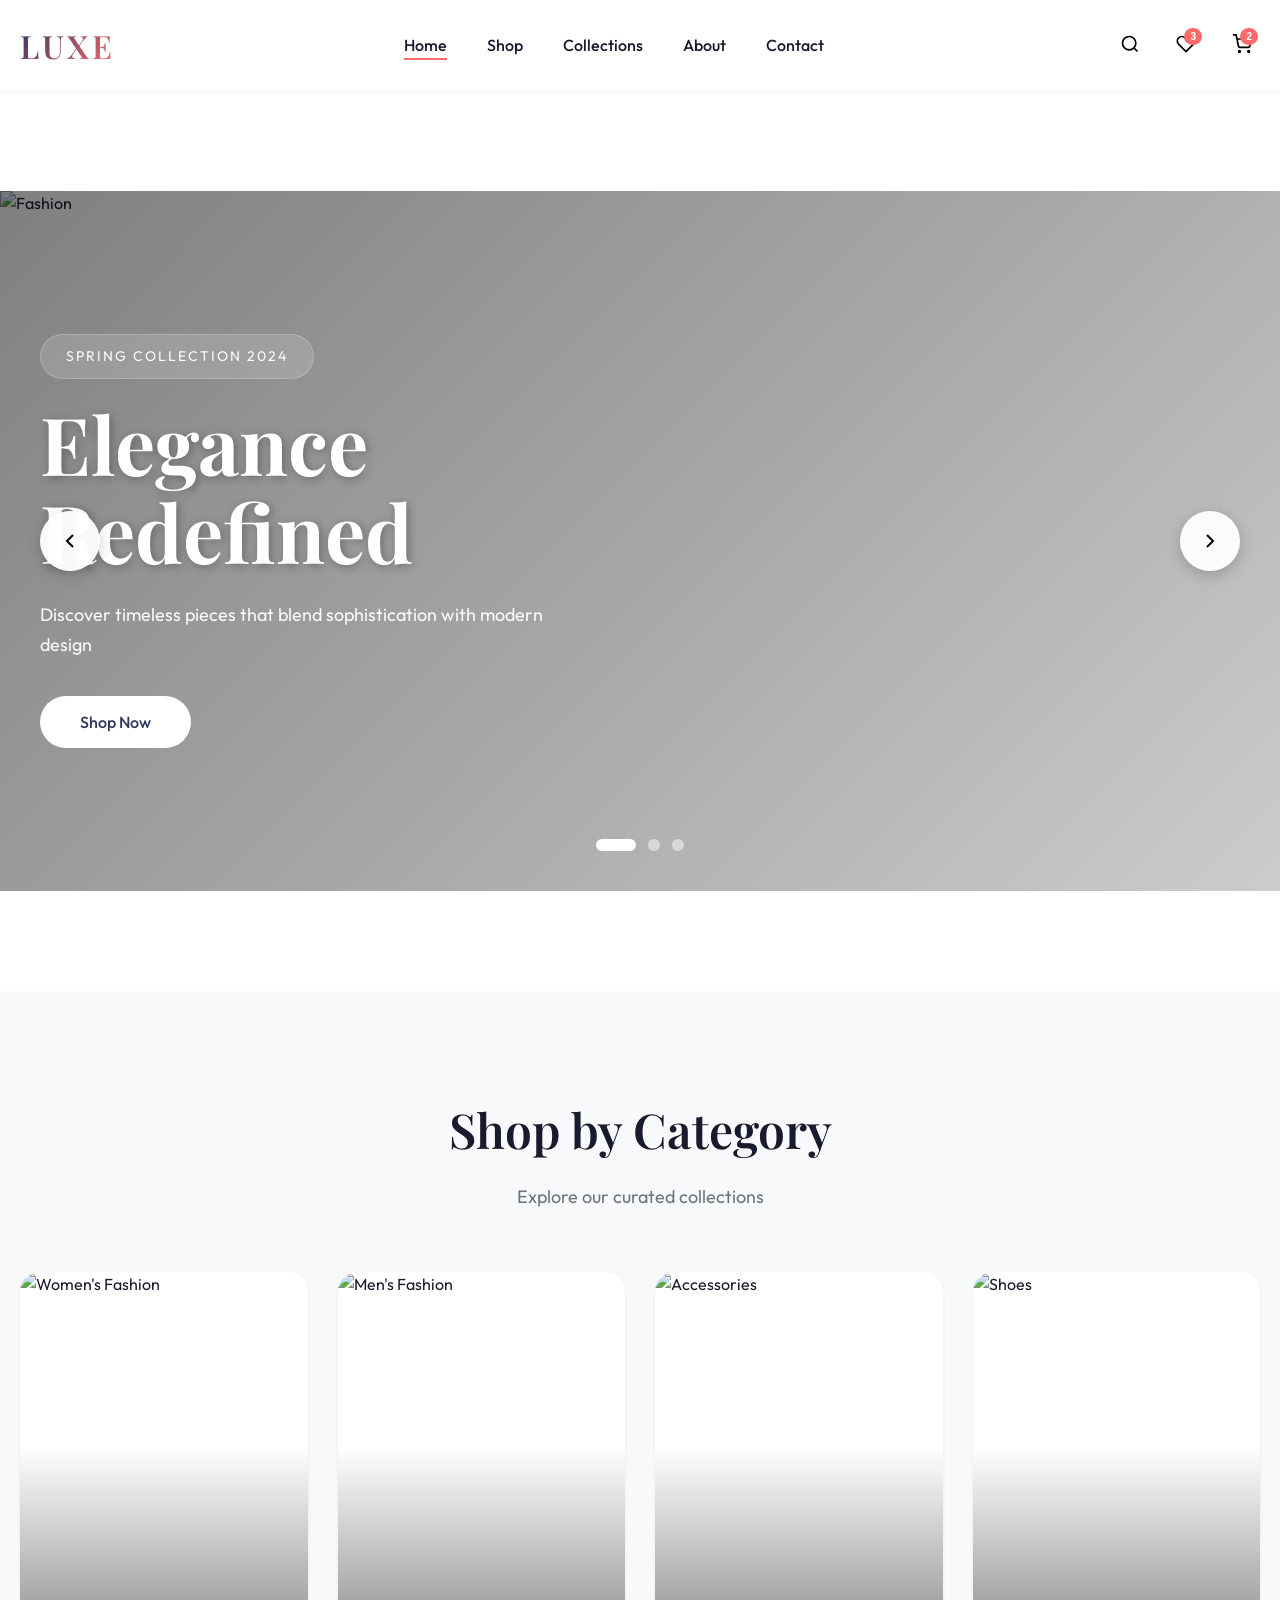
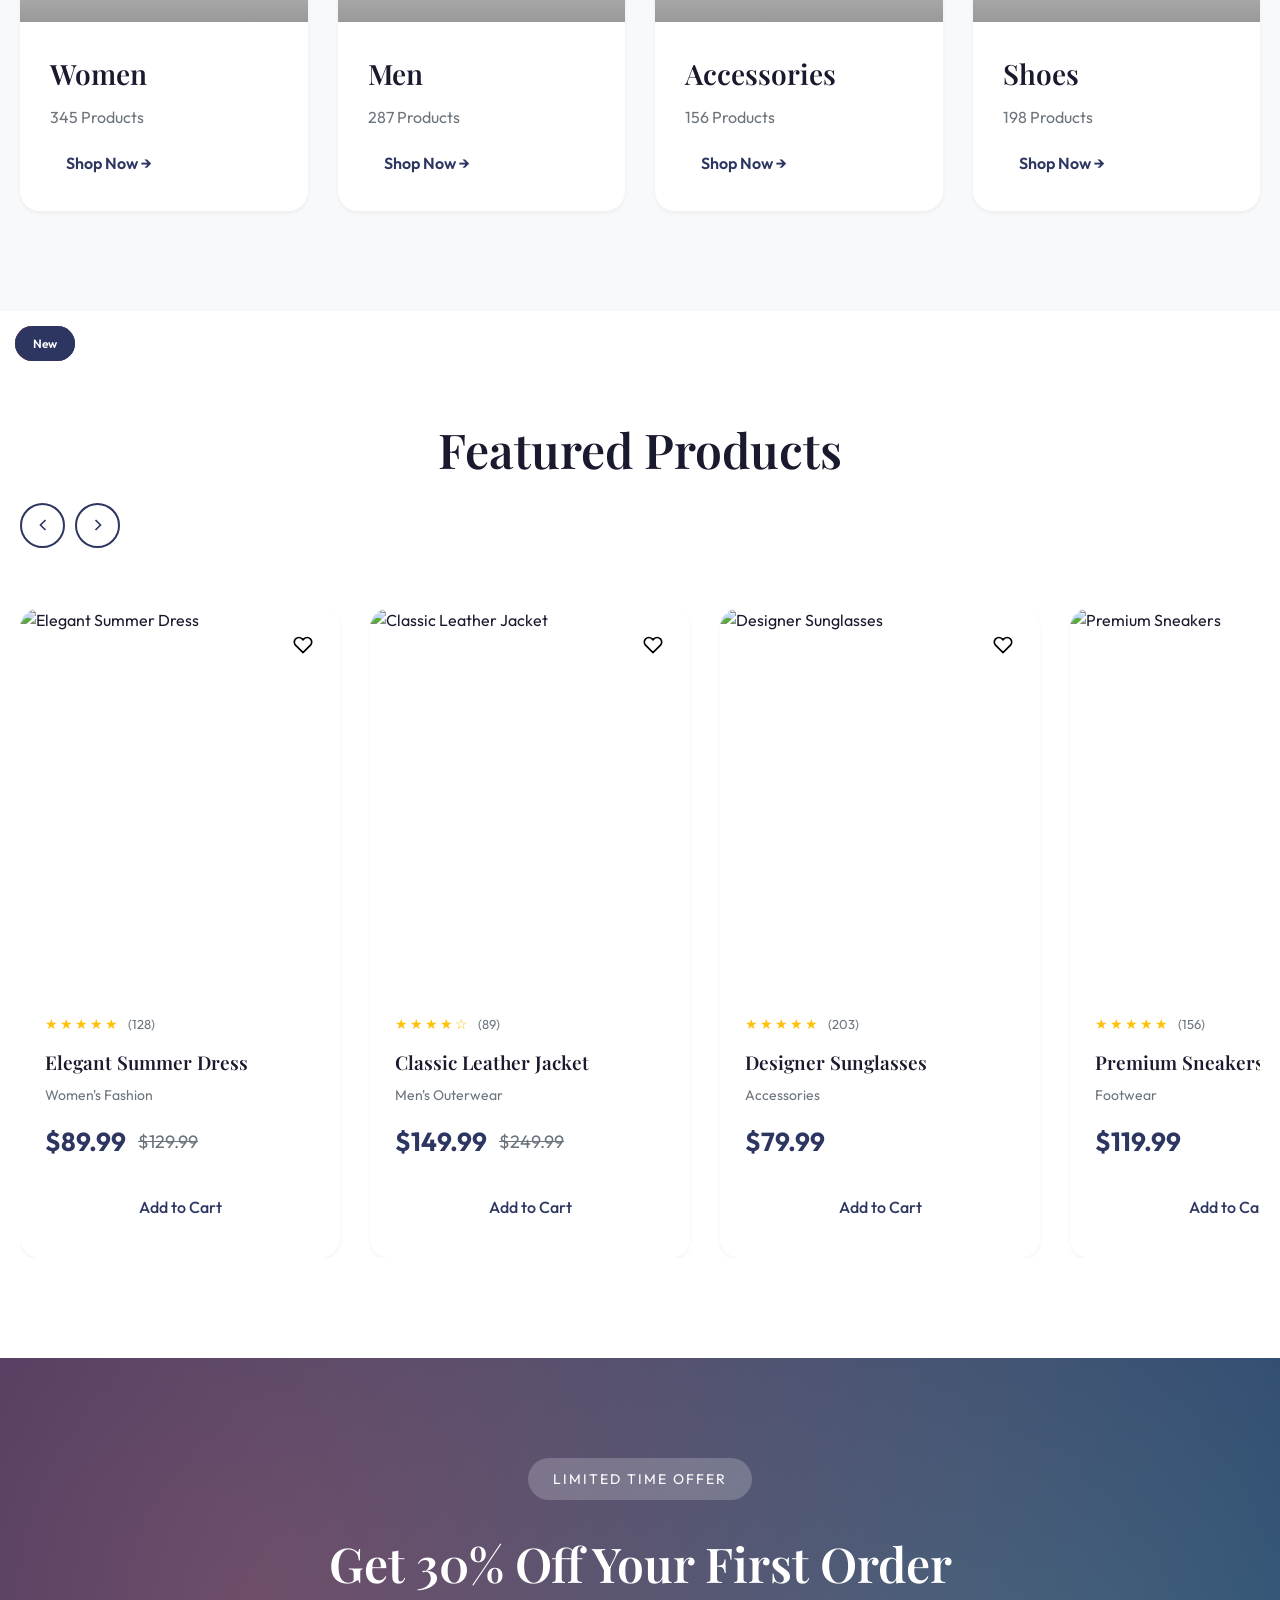
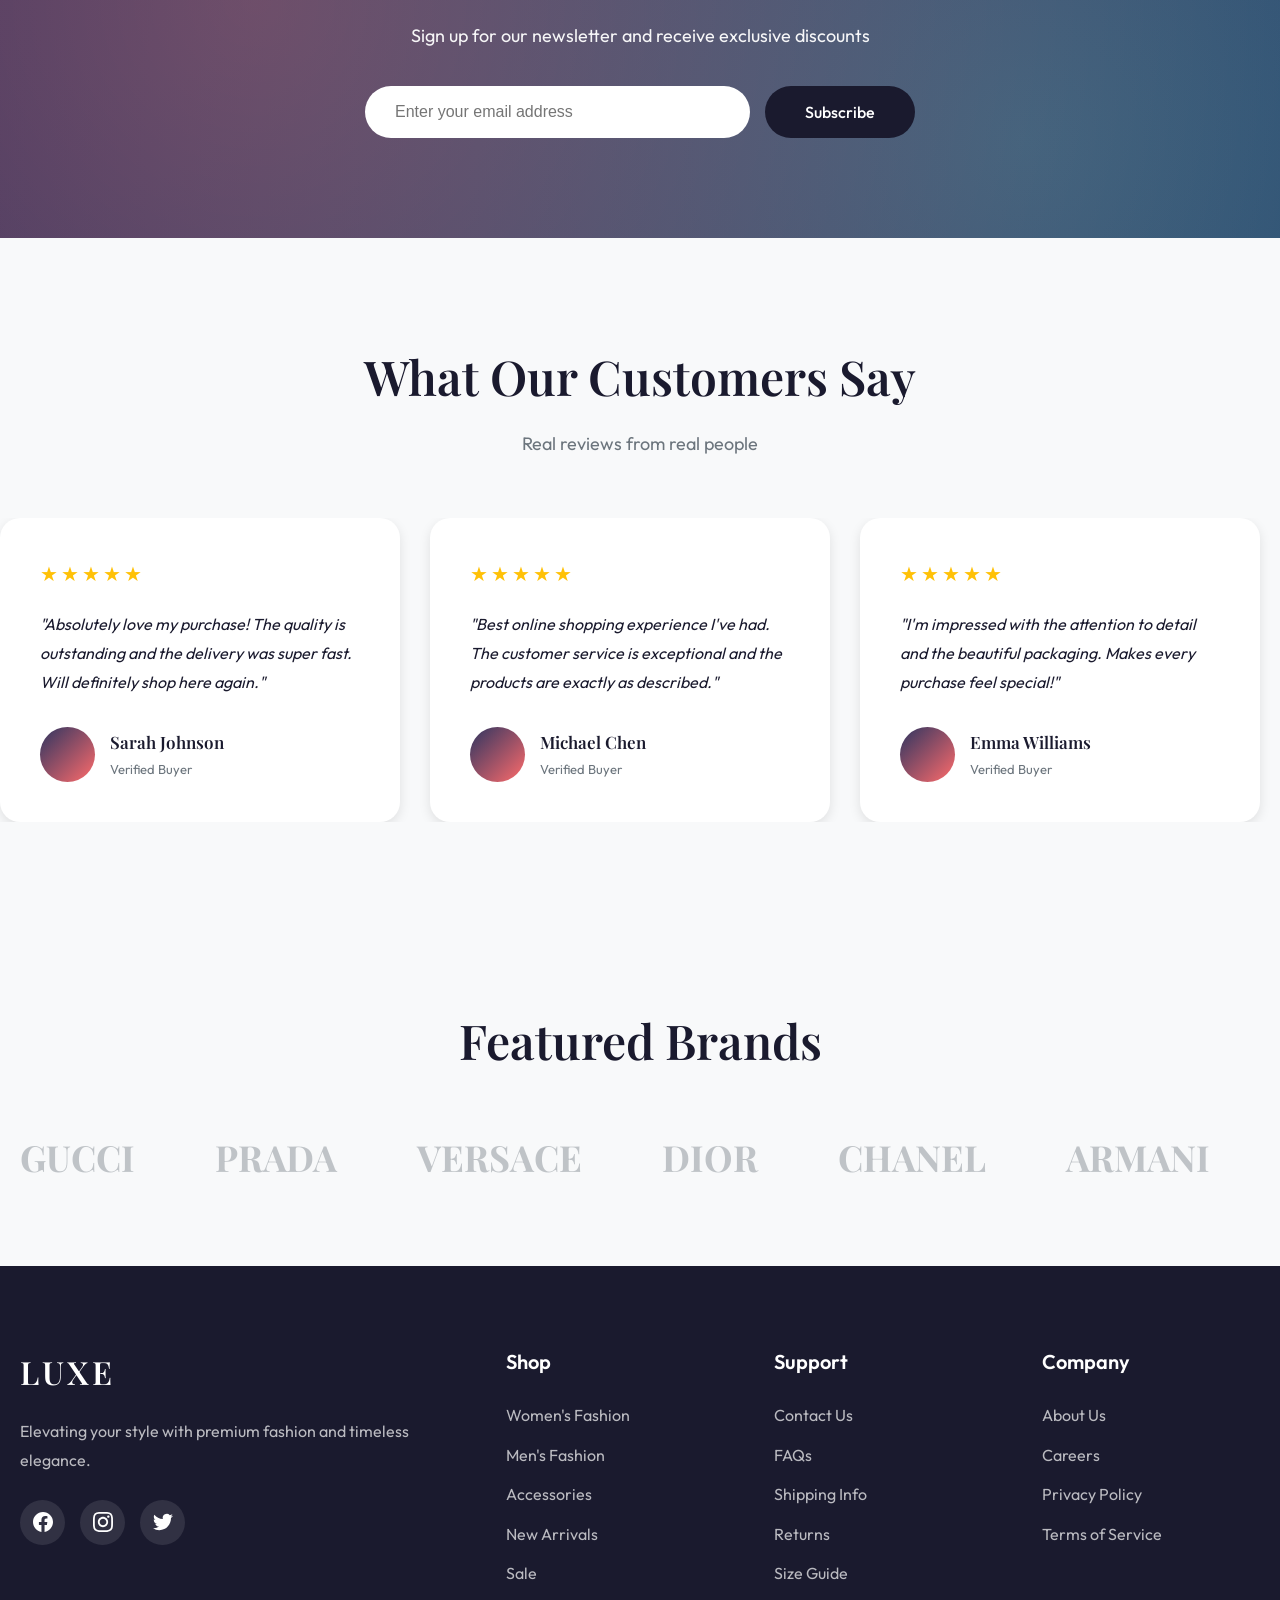
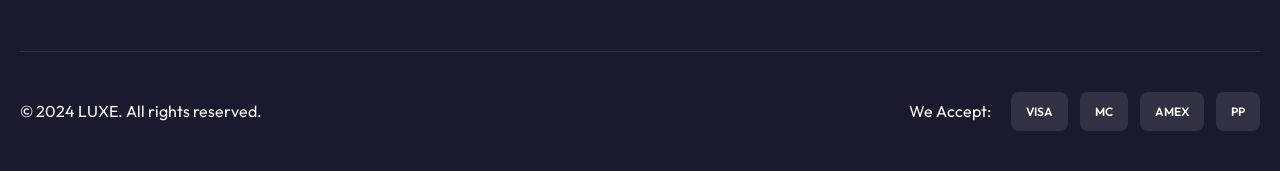
==== commit 325a61af: "Picture update" ====
--- a/index.html
+++ b/index.html
@@ -12,26 +12,31 @@
 <body>
     <!-- Header -->
     <header class="header">
-        <div class="header-top">
-            <div class="container">
-                <p class="promo-text">Free shipping on orders over $100 ✨</p>
-            </div>
-        </div>
         <nav class="navbar">
             <div class="container">
                 <div class="nav-content">
                     <div class="logo">
                         <h1>LUXE</h1>
                     </div>
-                    <ul class="nav-links">
-                        <li><a href="#" class="active">Home</a></li>
-                        <li><a href="#">Shop</a></li>
-                        <li><a href="#">Collections</a></li>
-                        <li><a href="#">About</a></li>
-                        <li><a href="#">Contact</a></li>
+                    
+                    <!-- Mobile Menu Toggle -->
+                    <button class="mobile-menu-toggle" id="mobileMenuToggle">
+                        <span></span>
+                        <span></span>
+                        <span></span>
+                    </button>
+                    
+                    <!-- Navigation Links -->
+                    <ul class="nav-links" id="navLinks">
+                        <li><a href="#home" class="nav-link active">Home</a></li>
+                        <li><a href="#shop" class="nav-link">Shop</a></li>
+                        <li><a href="#collections" class="nav-link">Collections</a></li>
+                        <li><a href="#about" class="nav-link">About</a></li>
+                        <li><a href="#contact" class="nav-link">Contact</a></li>
                     </ul>
+                    
                     <div class="nav-icons">
-                        <button class="icon-btn search-btn">
+                        <button class="icon-btn search-btn" id="searchBtn">
                             <svg width="20" height="20" viewBox="0 0 24 24" fill="none" stroke="currentColor" stroke-width="2">
                                 <circle cx="11" cy="11" r="8"></circle>
                                 <path d="m21 21-4.35-4.35"></path>
@@ -58,10 +63,12 @@
     </header>
 
     <!-- Hero Carousel -->
-    <section class="hero-carousel">
+    <section class="hero-carousel" id="home">
         <div class="carousel-container">
             <div class="carousel-track" id="heroTrack">
                 <div class="carousel-slide active">
+                    <img src="https://images.unsplash.com/photo-1483985988355-763728e1935b?w=1920&h=1080&fit=crop&q=80" alt="Fashion" class="slide-image">
+                    <div class="slide-overlay"></div>
                     <div class="slide-content">
                         <div class="container">
                             <div class="hero-text">
@@ -72,9 +79,10 @@
                             </div>
                         </div>
                     </div>
-                    <div class="slide-bg" style="background: linear-gradient(135deg, #667eea 0%, #764ba2 100%);"></div>
                 </div>
                 <div class="carousel-slide">
+                    <img src="https://images.unsplash.com/photo-1490481651871-ab68de25d43d?w=1920&h=1080&fit=crop&q=80" alt="Summer Collection" class="slide-image">
+                    <div class="slide-overlay"></div>
                     <div class="slide-content">
                         <div class="container">
                             <div class="hero-text">
@@ -85,9 +93,10 @@
                             </div>
                         </div>
                     </div>
-                    <div class="slide-bg" style="background: linear-gradient(135deg, #f093fb 0%, #f5576c 100%);"></div>
                 </div>
                 <div class="carousel-slide">
+                    <img src="https://images.unsplash.com/photo-1469334031218-e382a71b716b?w=1920&h=1080&fit=crop&q=80" alt="Exclusive Designs" class="slide-image">
+                    <div class="slide-overlay"></div>
                     <div class="slide-content">
                         <div class="container">
                             <div class="hero-text">
@@ -98,7 +107,6 @@
                             </div>
                         </div>
                     </div>
-                    <div class="slide-bg" style="background: linear-gradient(135deg, #4facfe 0%, #00f2fe 100%);"></div>
                 </div>
             </div>
             <button class="carousel-btn prev" onclick="moveHeroSlide(-1)">
@@ -116,17 +124,17 @@
     </section>
 
     <!-- Categories Section -->
-    <section class="categories-section">
+    <section class="categories-section" id="collections">
         <div class="container">
             <div class="section-header">
                 <h2 class="section-title">Shop by Category</h2>
                 <p class="section-subtitle">Explore our curated collections</p>
             </div>
             <div class="categories-grid">
-                <div class="category-card" style="animation-delay: 0s;">
+                <div class="category-card">
                     <div class="category-image">
+                        <img src="https://images.unsplash.com/photo-1515372039744-b8f02a3ae446?w=600&h=800&fit=crop&q=80" alt="Women's Fashion">
                         <div class="category-overlay"></div>
-                        <div class="category-bg" style="background: linear-gradient(45deg, #fa709a 0%, #fee140 100%);"></div>
                     </div>
                     <div class="category-info">
                         <h3>Women</h3>
@@ -134,10 +142,10 @@
                         <button class="btn btn-text">Shop Now →</button>
                     </div>
                 </div>
-                <div class="category-card" style="animation-delay: 0.1s;">
+                <div class="category-card">
                     <div class="category-image">
+                        <img src="https://images.unsplash.com/photo-1490578474895-699cd4e2cf59?w=600&h=800&fit=crop&q=80" alt="Men's Fashion">
                         <div class="category-overlay"></div>
-                        <div class="category-bg" style="background: linear-gradient(45deg, #30cfd0 0%, #330867 100%);"></div>
                     </div>
                     <div class="category-info">
                         <h3>Men</h3>
@@ -145,10 +153,10 @@
                         <button class="btn btn-text">Shop Now →</button>
                     </div>
                 </div>
-                <div class="category-card" style="animation-delay: 0.2s;">
+                <div class="category-card">
                     <div class="category-image">
+                        <img src="https://images.unsplash.com/photo-1492707892479-7bc8d5a4ee93?w=600&h=800&fit=crop&q=80" alt="Accessories">
                         <div class="category-overlay"></div>
-                        <div class="category-bg" style="background: linear-gradient(45deg, #a8edea 0%, #fed6e3 100%);"></div>
                     </div>
                     <div class="category-info">
                         <h3>Accessories</h3>
@@ -156,10 +164,10 @@
                         <button class="btn btn-text">Shop Now →</button>
                     </div>
                 </div>
-                <div class="category-card" style="animation-delay: 0.3s;">
+                <div class="category-card">
                     <div class="category-image">
+                        <img src="https://images.unsplash.com/photo-1460353581641-37baddab0fa2?w=600&h=800&fit=crop&q=80" alt="Shoes">
                         <div class="category-overlay"></div>
-                        <div class="category-bg" style="background: linear-gradient(45deg, #ff9a56 0%, #ff6a88 100%);"></div>
                     </div>
                     <div class="category-info">
                         <h3>Shoes</h3>
@@ -172,155 +180,26 @@
     </section>
 
     <!-- Featured Products Carousel -->
-    <section class="featured-products">
+    <section class="featured-products" id="shop">
         <div class="container">
             <div class="section-header">
                 <h2 class="section-title">Featured Products</h2>
                 <div class="carousel-controls">
-                    <button class="carousel-control-btn" onclick="moveProductSlide(-1)">
+                    <button class="carousel-control-btn" onclick="scrollProducts('left')">
                         <svg width="20" height="20" viewBox="0 0 24 24" fill="none" stroke="currentColor" stroke-width="2">
                             <polyline points="15 18 9 12 15 6"></polyline>
                         </svg>
                     </button>
-                    <button class="carousel-control-btn" onclick="moveProductSlide(1)">
+                    <button class="carousel-control-btn" onclick="scrollProducts('right')">
                         <svg width="20" height="20" viewBox="0 0 24 24" fill="none" stroke="currentColor" stroke-width="2">
                             <polyline points="9 18 15 12 9 6"></polyline>
                         </svg>
                     </button>
                 </div>
             </div>
-            <div class="products-carousel">
+            <div class="products-carousel" id="productsCarousel">
                 <div class="products-track" id="productsTrack">
-                    <div class="product-card">
-                        <div class="product-badge">New</div>
-                        <div class="product-image">
-                            <div class="product-placeholder" style="background: linear-gradient(135deg, #667eea 0%, #764ba2 100%);"></div>
-                            <button class="wishlist-icon">
-                                <svg width="20" height="20" viewBox="0 0 24 24" fill="none" stroke="currentColor" stroke-width="2">
-                                    <path d="M20.84 4.61a5.5 5.5 0 0 0-7.78 0L12 5.67l-1.06-1.06a5.5 5.5 0 0 0-7.78 7.78l1.06 1.06L12 21.23l7.78-7.78 1.06-1.06a5.5 5.5 0 0 0 0-7.78z"></path>
-                                </svg>
-                            </button>
-                            <div class="quick-view">
-                                <button class="btn btn-secondary btn-small">Quick View</button>
-                            </div>
-                        </div>
-                        <div class="product-info">
-                            <div class="product-rating">
-                                <span class="stars">★★★★★</span>
-                                <span class="rating-count">(128)</span>
-                            </div>
-                            <h3 class="product-name">Elegant Summer Dress</h3>
-                            <p class="product-category">Women's Fashion</p>
-                            <div class="product-price">
-                                <span class="price-current">$89.99</span>
-                                <span class="price-original">$129.99</span>
-                            </div>
-                            <button class="btn btn-primary btn-block">Add to Cart</button>
-                        </div>
-                    </div>
-                    <div class="product-card">
-                        <div class="product-badge sale">Sale</div>
-                        <div class="product-image">
-                            <div class="product-placeholder" style="background: linear-gradient(135deg, #f093fb 0%, #f5576c 100%);"></div>
-                            <button class="wishlist-icon">
-                                <svg width="20" height="20" viewBox="0 0 24 24" fill="none" stroke="currentColor" stroke-width="2">
-                                    <path d="M20.84 4.61a5.5 5.5 0 0 0-7.78 0L12 5.67l-1.06-1.06a5.5 5.5 0 0 0-7.78 7.78l1.06 1.06L12 21.23l7.78-7.78 1.06-1.06a5.5 5.5 0 0 0 0-7.78z"></path>
-                                </svg>
-                            </button>
-                            <div class="quick-view">
-                                <button class="btn btn-secondary btn-small">Quick View</button>
-                            </div>
-                        </div>
-                        <div class="product-info">
-                            <div class="product-rating">
-                                <span class="stars">★★★★☆</span>
-                                <span class="rating-count">(89)</span>
-                            </div>
-                            <h3 class="product-name">Classic Leather Jacket</h3>
-                            <p class="product-category">Men's Outerwear</p>
-                            <div class="product-price">
-                                <span class="price-current">$149.99</span>
-                                <span class="price-original">$249.99</span>
-                            </div>
-                            <button class="btn btn-primary btn-block">Add to Cart</button>
-                        </div>
-                    </div>
-                    <div class="product-card">
-                        <div class="product-image">
-                            <div class="product-placeholder" style="background: linear-gradient(135deg, #4facfe 0%, #00f2fe 100%);"></div>
-                            <button class="wishlist-icon">
-                                <svg width="20" height="20" viewBox="0 0 24 24" fill="none" stroke="currentColor" stroke-width="2">
-                                    <path d="M20.84 4.61a5.5 5.5 0 0 0-7.78 0L12 5.67l-1.06-1.06a5.5 5.5 0 0 0-7.78 7.78l1.06 1.06L12 21.23l7.78-7.78 1.06-1.06a5.5 5.5 0 0 0 0-7.78z"></path>
-                                </svg>
-                            </button>
-                            <div class="quick-view">
-                                <button class="btn btn-secondary btn-small">Quick View</button>
-                            </div>
-                        </div>
-                        <div class="product-info">
-                            <div class="product-rating">
-                                <span class="stars">★★★★★</span>
-                                <span class="rating-count">(203)</span>
-                            </div>
-                            <h3 class="product-name">Designer Sunglasses</h3>
-                            <p class="product-category">Accessories</p>
-                            <div class="product-price">
-                                <span class="price-current">$79.99</span>
-                            </div>
-                            <button class="btn btn-primary btn-block">Add to Cart</button>
-                        </div>
-                    </div>
-                    <div class="product-card">
-                        <div class="product-badge">Hot</div>
-                        <div class="product-image">
-                            <div class="product-placeholder" style="background: linear-gradient(135deg, #fa709a 0%, #fee140 100%);"></div>
-                            <button class="wishlist-icon">
-                                <svg width="20" height="20" viewBox="0 0 24 24" fill="none" stroke="currentColor" stroke-width="2">
-                                    <path d="M20.84 4.61a5.5 5.5 0 0 0-7.78 0L12 5.67l-1.06-1.06a5.5 5.5 0 0 0-7.78 7.78l1.06 1.06L12 21.23l7.78-7.78 1.06-1.06a5.5 5.5 0 0 0 0-7.78z"></path>
-                                </svg>
-                            </button>
-                            <div class="quick-view">
-                                <button class="btn btn-secondary btn-small">Quick View</button>
-                            </div>
-                        </div>
-                        <div class="product-info">
-                            <div class="product-rating">
-                                <span class="stars">★★★★★</span>
-                                <span class="rating-count">(156)</span>
-                            </div>
-                            <h3 class="product-name">Premium Sneakers</h3>
-                            <p class="product-category">Footwear</p>
-                            <div class="product-price">
-                                <span class="price-current">$119.99</span>
-                            </div>
-                            <button class="btn btn-primary btn-block">Add to Cart</button>
-                        </div>
-                    </div>
-                    <div class="product-card">
-                        <div class="product-image">
-                            <div class="product-placeholder" style="background: linear-gradient(135deg, #30cfd0 0%, #330867 100%);"></div>
-                            <button class="wishlist-icon">
-                                <svg width="20" height="20" viewBox="0 0 24 24" fill="none" stroke="currentColor" stroke-width="2">
-                                    <path d="M20.84 4.61a5.5 5.5 0 0 0-7.78 0L12 5.67l-1.06-1.06a5.5 5.5 0 0 0-7.78 7.78l1.06 1.06L12 21.23l7.78-7.78 1.06-1.06a5.5 5.5 0 0 0 0-7.78z"></path>
-                                </svg>
-                            </button>
-                            <div class="quick-view">
-                                <button class="btn btn-secondary btn-small">Quick View</button>
-                            </div>
-                        </div>
-                        <div class="product-info">
-                            <div class="product-rating">
-                                <span class="stars">★★★★☆</span>
-                                <span class="rating-count">(67)</span>
-                            </div>
-                            <h3 class="product-name">Luxury Watch</h3>
-                            <p class="product-category">Accessories</p>
-                            <div class="product-price">
-                                <span class="price-current">$299.99</span>
-                            </div>
-                            <button class="btn btn-primary btn-block">Add to Cart</button>
-                        </div>
-                    </div>
+                    <!-- Products will be dynamically generated -->
                 </div>
             </div>
         </div>
@@ -334,8 +213,8 @@
                 <h2 class="promo-title">Get 30% Off Your First Order</h2>
                 <p class="promo-text">Sign up for our newsletter and receive exclusive discounts</p>
                 <div class="newsletter-form">
-                    <input type="email" placeholder="Enter your email address" class="newsletter-input">
-                    <button class="btn btn-dark">Subscribe</button>
+                    <input type="email" placeholder="Enter your email address" class="newsletter-input" id="newsletterEmail">
+                    <button class="btn btn-dark" id="subscribeBtn">Subscribe</button>
                 </div>
             </div>
         </div>
@@ -344,48 +223,17 @@
 
     <!-- Testimonials Carousel -->
     <section class="testimonials-section">
-        <div class="container">
-            <div class="section-header">
-                <h2 class="section-title">What Our Customers Say</h2>
-                <p class="section-subtitle">Real reviews from real people</p>
-            </div>
-            <div class="testimonials-carousel">
+        <div class="container-full">
+            <div class="container">
+                <div class="section-header">
+                    <h2 class="section-title">What Our Customers Say</h2>
+                    <p class="section-subtitle">Real reviews from real people</p>
+                </div>
+            </div>
+            <div class="testimonials-carousel-wrapper">
                 <div class="testimonials-track" id="testimonialsTrack">
-                    <div class="testimonial-card">
-                        <div class="testimonial-rating">★★★★★</div>
-                        <p class="testimonial-text">"Absolutely love my purchase! The quality is outstanding and the delivery was super fast. Will definitely shop here again."</p>
-                        <div class="testimonial-author">
-                            <div class="author-avatar" style="background: linear-gradient(135deg, #667eea 0%, #764ba2 100%);"></div>
-                            <div class="author-info">
-                                <h4>Sarah Johnson</h4>
-                                <p>Verified Buyer</p>
-                            </div>
-                        </div>
-                    </div>
-                    <div class="testimonial-card">
-                        <div class="testimonial-rating">★★★★★</div>
-                        <p class="testimonial-text">"Best online shopping experience I've had. The customer service is exceptional and the products are exactly as described."</p>
-                        <div class="testimonial-author">
-                            <div class="author-avatar" style="background: linear-gradient(135deg, #f093fb 0%, #f5576c 100%);"></div>
-                            <div class="author-info">
-                                <h4>Michael Chen</h4>
-                                <p>Verified Buyer</p>
-                            </div>
-                        </div>
-                    </div>
-                    <div class="testimonial-card">
-                        <div class="testimonial-rating">★★★★★</div>
-                        <p class="testimonial-text">"I'm impressed with the attention to detail and the beautiful packaging. Makes every purchase feel special!"</p>
-                        <div class="testimonial-author">
-                            <div class="author-avatar" style="background: linear-gradient(135deg, #4facfe 0%, #00f2fe 100%);"></div>
-                            <div class="author-info">
-                                <h4>Emma Williams</h4>
-                                <p>Verified Buyer</p>
-                            </div>
-                        </div>
-                    </div>
-                </div>
-                <div class="carousel-dots" id="testimonialDots"></div>
+                    <!-- Testimonials will be dynamically generated for infinite scroll -->
+                </div>
             </div>
         </div>
     </section>
@@ -395,7 +243,7 @@
         <div class="container">
             <h2 class="section-title center">Featured Brands</h2>
             <div class="brands-carousel">
-                <div class="brands-track">
+                <div class="brands-track" id="brandsTrack">
                     <div class="brand-item">GUCCI</div>
                     <div class="brand-item">PRADA</div>
                     <div class="brand-item">VERSACE</div>
@@ -404,13 +252,17 @@
                     <div class="brand-item">ARMANI</div>
                     <div class="brand-item">GUCCI</div>
                     <div class="brand-item">PRADA</div>
+                    <div class="brand-item">VERSACE</div>
+                    <div class="brand-item">DIOR</div>
+                    <div class="brand-item">CHANEL</div>
+                    <div class="brand-item">ARMANI</div>
                 </div>
             </div>
         </div>
     </section>
 
     <!-- Footer -->
-    <footer class="footer">
+    <footer class="footer" id="contact">
         <div class="container">
             <div class="footer-content">
                 <div class="footer-col">
@@ -437,35 +289,35 @@
                 <div class="footer-col">
                     <h4 class="footer-heading">Shop</h4>
                     <ul class="footer-links">
-                        <li><a href="#">Women's Fashion</a></li>
-                        <li><a href="#">Men's Fashion</a></li>
-                        <li><a href="#">Accessories</a></li>
-                        <li><a href="#">New Arrivals</a></li>
-                        <li><a href="#">Sale</a></li>
+                        <li><a href="#shop">Women's Fashion</a></li>
+                        <li><a href="#shop">Men's Fashion</a></li>
+                        <li><a href="#shop">Accessories</a></li>
+                        <li><a href="#shop">New Arrivals</a></li>
+                        <li><a href="#shop">Sale</a></li>
                     </ul>
                 </div>
                 <div class="footer-col">
                     <h4 class="footer-heading">Support</h4>
                     <ul class="footer-links">
-                        <li><a href="#">Contact Us</a></li>
-                        <li><a href="#">FAQs</a></li>
-                        <li><a href="#">Shipping Info</a></li>
-                        <li><a href="#">Returns</a></li>
-                        <li><a href="#">Size Guide</a></li>
+                        <li><a href="#contact">Contact Us</a></li>
+                        <li><a href="#about">FAQs</a></li>
+                        <li><a href="#about">Shipping Info</a></li>
+                        <li><a href="#about">Returns</a></li>
+                        <li><a href="#about">Size Guide</a></li>
                     </ul>
                 </div>
                 <div class="footer-col">
                     <h4 class="footer-heading">Company</h4>
                     <ul class="footer-links">
-                        <li><a href="#">About Us</a></li>
-                        <li><a href="#">Careers</a></li>
-                        <li><a href="#">Privacy Policy</a></li>
-                        <li><a href="#">Terms of Service</a></li>
+                        <li><a href="#about">About Us</a></li>
+                        <li><a href="#about">Careers</a></li>
+                        <li><a href="#about">Privacy Policy</a></li>
+                        <li><a href="#about">Terms of Service</a></li>
                     </ul>
                 </div>
             </div>
             <div class="footer-bottom">
-                <p>&copy; 2026 LUXE. All rights reserved.</p>
+                <p>&copy; 2024 LUXE. All rights reserved.</p>
                 <div class="payment-methods">
                     <span>We Accept:</span>
                     <div class="payment-icons">
@@ -479,6 +331,20 @@
         </div>
     </footer>
 
+    <!-- Search Modal -->
+    <div class="search-modal" id="searchModal">
+        <div class="search-modal-content">
+            <button class="search-close" id="searchClose">&times;</button>
+            <div class="search-box">
+                <input type="text" placeholder="Search for products..." class="search-input" id="searchInput">
+                <svg width="24" height="24" viewBox="0 0 24 24" fill="none" stroke="currentColor" stroke-width="2">
+                    <circle cx="11" cy="11" r="8"></circle>
+                    <path d="m21 21-4.35-4.35"></path>
+                </svg>
+            </div>
+        </div>
+    </div>
+
     <script src="script.js"></script>
 </body>
 </html>
--- a/styles.css
+++ b/styles.css
@@ -25,6 +25,10 @@
     overflow-x: hidden;
 }
 
+html {
+    scroll-behavior: smooth;
+}
+
 h1, h2, h3, h4, h5, h6 {
     font-family: 'Playfair Display', serif;
     font-weight: 600;
@@ -34,6 +38,11 @@
     max-width: 1320px;
     margin: 0 auto;
     padding: 0 20px;
+}
+
+.container-full {
+    width: 100%;
+    overflow: hidden;
 }
 
 /* Header Styles */
@@ -45,21 +54,9 @@
     box-shadow: var(--shadow-sm);
 }
 
-.header-top {
-    background: var(--primary-color);
-    color: var(--white);
-    padding: 10px 0;
-    text-align: center;
-}
-
-.promo-text {
-    font-size: 14px;
-    margin: 0;
-}
-
 .navbar {
     padding: 20px 0;
-    animation: slideDown 0.5s ease-out;
+    animation: slideDown 0.6s ease-out;
 }
 
 @keyframes slideDown {
@@ -86,6 +83,25 @@
     -webkit-background-clip: text;
     -webkit-text-fill-color: transparent;
     background-clip: text;
+    cursor: pointer;
+}
+
+.mobile-menu-toggle {
+    display: none;
+    flex-direction: column;
+    gap: 5px;
+    background: none;
+    border: none;
+    cursor: pointer;
+    padding: 5px;
+}
+
+.mobile-menu-toggle span {
+    width: 25px;
+    height: 3px;
+    background: var(--text-dark);
+    border-radius: 3px;
+    transition: var(--transition);
 }
 
 .nav-links {
@@ -94,28 +110,33 @@
     gap: 40px;
 }
 
-.nav-links a {
+.nav-link {
     text-decoration: none;
     color: var(--text-dark);
     font-weight: 500;
     position: relative;
     transition: var(--transition);
-}
-
-.nav-links a::after {
+    padding: 5px 0;
+}
+
+.nav-link::after {
     content: '';
     position: absolute;
-    bottom: -5px;
+    bottom: 0;
     left: 0;
     width: 0;
     height: 2px;
     background: var(--secondary-color);
-    transition: var(--transition);
-}
-
-.nav-links a:hover::after,
-.nav-links a.active::after {
-    width: 100%;
+    transition: width 0.3s ease;
+}
+
+.nav-link:hover::after,
+.nav-link.active::after {
+    width: 100%;
+}
+
+.nav-link:hover {
+    color: var(--secondary-color);
 }
 
 .nav-icons {
@@ -135,16 +156,17 @@
 
 .icon-btn:hover {
     background: var(--bg-light);
+    transform: scale(1.1);
 }
 
 .badge {
     position: absolute;
-    top: 0;
-    right: 0;
+    top: 2px;
+    right: 2px;
     background: var(--secondary-color);
     color: var(--white);
     font-size: 10px;
-    padding: 2px 6px;
+    padding: 3px 6px;
     border-radius: 10px;
     font-weight: 600;
 }
@@ -152,7 +174,9 @@
 /* Hero Carousel */
 .hero-carousel {
     position: relative;
-    height: 600px;
+    height: 100vh;
+    min-height: 600px;
+    max-height: 900px;
     overflow: hidden;
 }
 
@@ -164,7 +188,7 @@
 .carousel-track {
     display: flex;
     height: 100%;
-    transition: transform 0.6s cubic-bezier(0.4, 0, 0.2, 1);
+    transition: transform 0.8s cubic-bezier(0.645, 0.045, 0.355, 1);
 }
 
 .carousel-slide {
@@ -173,38 +197,44 @@
     position: relative;
     display: flex;
     align-items: center;
-    opacity: 0;
-    transition: opacity 0.6s ease;
-}
-
-.carousel-slide.active {
-    opacity: 1;
-}
-
-.slide-bg {
+}
+
+.slide-image {
     position: absolute;
     top: 0;
     left: 0;
     width: 100%;
     height: 100%;
+    object-fit: cover;
     z-index: 1;
 }
 
+.slide-overlay {
+    position: absolute;
+    top: 0;
+    left: 0;
+    width: 100%;
+    height: 100%;
+    background: linear-gradient(135deg, rgba(0,0,0,0.5), rgba(0,0,0,0.2));
+    z-index: 2;
+}
+
 .slide-content {
     position: relative;
-    z-index: 2;
+    z-index: 3;
     width: 100%;
 }
 
 .hero-text {
-    max-width: 600px;
+    max-width: 700px;
     animation: fadeInUp 0.8s ease-out;
+    padding: 20px;
 }
 
 @keyframes fadeInUp {
     from {
         opacity: 0;
-        transform: translateY(30px);
+        transform: translateY(40px);
     }
     to {
         opacity: 1;
@@ -214,97 +244,127 @@
 
 .hero-subtitle {
     display: inline-block;
-    color: rgba(255, 255, 255, 0.9);
-    font-size: 14px;
+    color: rgba(255, 255, 255, 0.95);
+    font-size: clamp(12px, 1.5vw, 14px);
     text-transform: uppercase;
     letter-spacing: 2px;
-    margin-bottom: 15px;
-    padding: 8px 20px;
+    margin-bottom: 20px;
+    padding: 10px 25px;
     background: rgba(255, 255, 255, 0.15);
     backdrop-filter: blur(10px);
     border-radius: 50px;
+    border: 1px solid rgba(255, 255, 255, 0.2);
 }
 
 .hero-title {
-    font-size: 72px;
+    font-size: clamp(36px, 7vw, 80px);
     color: var(--white);
     line-height: 1.1;
-    margin-bottom: 20px;
+    margin-bottom: 25px;
     font-weight: 700;
+    text-shadow: 2px 2px 10px rgba(0,0,0,0.3);
 }
 
 .hero-description {
-    font-size: 18px;
-    color: rgba(255, 255, 255, 0.9);
-    margin-bottom: 30px;
-    max-width: 500px;
+    font-size: clamp(14px, 2vw, 18px);
+    color: rgba(255, 255, 255, 0.95);
+    margin-bottom: 35px;
+    max-width: 550px;
+    line-height: 1.7;
 }
 
 .carousel-btn {
     position: absolute;
     top: 50%;
     transform: translateY(-50%);
-    background: rgba(255, 255, 255, 0.9);
+    background: rgba(255, 255, 255, 0.95);
     border: none;
-    width: 50px;
-    height: 50px;
+    width: 60px;
+    height: 60px;
     border-radius: 50%;
     cursor: pointer;
     z-index: 10;
-    transition: var(--transition);
+    transition: all 0.3s ease;
     display: flex;
     align-items: center;
     justify-content: center;
+    box-shadow: 0 4px 15px rgba(0,0,0,0.2);
 }
 
 .carousel-btn:hover {
     background: var(--white);
     transform: translateY(-50%) scale(1.1);
+    box-shadow: 0 6px 20px rgba(0,0,0,0.3);
 }
 
 .carousel-btn.prev {
-    left: 30px;
+    left: 40px;
 }
 
 .carousel-btn.next {
-    right: 30px;
+    right: 40px;
 }
 
 .carousel-dots {
     position: absolute;
-    bottom: 30px;
+    bottom: 40px;
     left: 50%;
     transform: translateX(-50%);
     display: flex;
-    gap: 10px;
+    gap: 12px;
     z-index: 10;
 }
 
 .dot {
-    width: 10px;
-    height: 10px;
+    width: 12px;
+    height: 12px;
     border-radius: 50%;
     background: rgba(255, 255, 255, 0.5);
     cursor: pointer;
-    transition: var(--transition);
+    transition: all 0.3s ease;
+    border: 2px solid transparent;
 }
 
 .dot.active {
     background: var(--white);
-    width: 30px;
-    border-radius: 5px;
+    width: 40px;
+    border-radius: 6px;
+}
+
+.dot:hover {
+    background: rgba(255, 255, 255, 0.8);
 }
 
 /* Buttons */
 .btn {
-    padding: 14px 32px;
+    padding: 16px 40px;
     border: none;
     border-radius: 50px;
     font-size: 16px;
     font-weight: 500;
     cursor: pointer;
-    transition: var(--transition);
+    transition: all 0.3s cubic-bezier(0.4, 0, 0.2, 1);
     font-family: 'Outfit', sans-serif;
+    position: relative;
+    overflow: hidden;
+}
+
+.btn::before {
+    content: '';
+    position: absolute;
+    top: 50%;
+    left: 50%;
+    width: 0;
+    height: 0;
+    border-radius: 50%;
+    background: rgba(255,255,255,0.3);
+    transform: translate(-50%, -50%);
+    transition: width 0.6s, height 0.6s;
+}
+
+.btn:hover::before {
+    width: 300px;
+    height: 300px;
 }
 
 .btn-primary {
@@ -313,8 +373,8 @@
 }
 
 .btn-primary:hover {
-    transform: translateY(-2px);
-    box-shadow: 0 8px 20px rgba(255, 255, 255, 0.3);
+    transform: translateY(-3px);
+    box-shadow: 0 10px 25px rgba(255, 255, 255, 0.4);
 }
 
 .btn-secondary {
@@ -324,7 +384,8 @@
 
 .btn-secondary:hover {
     background: var(--text-dark);
-    transform: translateY(-2px);
+    transform: translateY(-3px);
+    box-shadow: 0 10px 25px rgba(45, 53, 97, 0.4);
 }
 
 .btn-dark {
@@ -334,6 +395,7 @@
 
 .btn-dark:hover {
     background: var(--primary-color);
+    transform: translateY(-2px);
 }
 
 .btn-text {
@@ -345,6 +407,7 @@
 
 .btn-text:hover {
     color: var(--secondary-color);
+    transform: translateX(5px);
 }
 
 .btn-small {
@@ -358,7 +421,7 @@
 
 /* Section Styles */
 section {
-    padding: 80px 0;
+    padding: 100px 0;
 }
 
 .section-header {
@@ -367,7 +430,7 @@
 }
 
 .section-title {
-    font-size: 48px;
+    font-size: clamp(32px, 5vw, 48px);
     margin-bottom: 15px;
     color: var(--text-dark);
 }
@@ -397,40 +460,30 @@
     border-radius: 20px;
     overflow: hidden;
     cursor: pointer;
-    transition: var(--transition);
-    animation: fadeIn 0.6s ease-out backwards;
-}
-
-@keyframes fadeIn {
-    from {
-        opacity: 0;
-        transform: translateY(20px);
-    }
-    to {
-        opacity: 1;
-        transform: translateY(0);
-    }
+    transition: all 0.4s cubic-bezier(0.4, 0, 0.2, 1);
+    box-shadow: var(--shadow-sm);
 }
 
 .category-card:hover {
-    transform: translateY(-10px);
+    transform: translateY(-15px) scale(1.02);
     box-shadow: var(--shadow-lg);
 }
 
 .category-image {
     position: relative;
-    height: 300px;
+    height: 350px;
     overflow: hidden;
 }
 
-.category-bg {
+.category-image img {
     width: 100%;
     height: 100%;
-    transition: var(--transition);
-}
-
-.category-card:hover .category-bg {
-    transform: scale(1.1);
+    object-fit: cover;
+    transition: transform 0.6s cubic-bezier(0.4, 0, 0.2, 1);
+}
+
+.category-card:hover .category-image img {
+    transform: scale(1.15);
 }
 
 .category-overlay {
@@ -439,16 +492,21 @@
     left: 0;
     width: 100%;
     height: 100%;
-    background: linear-gradient(to bottom, transparent, rgba(0,0,0,0.3));
+    background: linear-gradient(to bottom, transparent 50%, rgba(0,0,0,0.4));
+    transition: background 0.3s ease;
+}
+
+.category-card:hover .category-overlay {
+    background: linear-gradient(to bottom, transparent 30%, rgba(0,0,0,0.6));
 }
 
 .category-info {
-    padding: 25px;
+    padding: 30px;
 }
 
 .category-info h3 {
     font-size: 28px;
-    margin-bottom: 5px;
+    margin-bottom: 8px;
 }
 
 .category-info p {
@@ -467,13 +525,13 @@
 }
 
 .carousel-control-btn {
-    width: 40px;
-    height: 40px;
+    width: 45px;
+    height: 45px;
     border: 2px solid var(--primary-color);
-    background: none;
+    background: var(--white);
     border-radius: 50%;
     cursor: pointer;
-    transition: var(--transition);
+    transition: all 0.3s ease;
     display: flex;
     align-items: center;
     justify-content: center;
@@ -483,31 +541,35 @@
 .carousel-control-btn:hover {
     background: var(--primary-color);
     color: var(--white);
+    transform: scale(1.1);
 }
 
 .products-carousel {
     overflow: hidden;
-    margin: 0 -15px;
 }
 
 .products-track {
     display: flex;
     gap: 30px;
-    transition: transform 0.5s cubic-bezier(0.4, 0, 0.2, 1);
-    padding: 0 15px;
+    transition: transform 0.5s ease;
+    cursor: grab;
+}
+
+.products-track:active {
+    cursor: grabbing;
 }
 
 .product-card {
-    flex: 0 0 calc(25% - 22.5px);
+    flex: 0 0 320px;
     background: var(--white);
     border-radius: 20px;
     overflow: hidden;
-    transition: var(--transition);
+    transition: all 0.4s cubic-bezier(0.4, 0, 0.2, 1);
     box-shadow: var(--shadow-sm);
 }
 
 .product-card:hover {
-    transform: translateY(-10px);
+    transform: translateY(-15px);
     box-shadow: var(--shadow-lg);
 }
 
@@ -517,7 +579,7 @@
     left: 15px;
     background: var(--primary-color);
     color: var(--white);
-    padding: 6px 15px;
+    padding: 8px 18px;
     border-radius: 20px;
     font-size: 12px;
     font-weight: 600;
@@ -530,31 +592,32 @@
 
 .product-image {
     position: relative;
-    height: 320px;
+    height: 380px;
     overflow: hidden;
 }
 
-.product-placeholder {
+.product-image img {
     width: 100%;
     height: 100%;
-    transition: var(--transition);
-}
-
-.product-card:hover .product-placeholder {
-    transform: scale(1.05);
+    object-fit: cover;
+    transition: transform 0.6s cubic-bezier(0.4, 0, 0.2, 1);
+}
+
+.product-card:hover .product-image img {
+    transform: scale(1.1);
 }
 
 .wishlist-icon {
     position: absolute;
     top: 15px;
     right: 15px;
-    background: rgba(255, 255, 255, 0.9);
+    background: rgba(255, 255, 255, 0.95);
     border: none;
-    width: 40px;
-    height: 40px;
+    width: 45px;
+    height: 45px;
     border-radius: 50%;
     cursor: pointer;
-    transition: var(--transition);
+    transition: all 0.3s ease;
     display: flex;
     align-items: center;
     justify-content: center;
@@ -564,6 +627,7 @@
 .wishlist-icon:hover {
     background: var(--secondary-color);
     color: var(--white);
+    transform: scale(1.1);
 }
 
 .quick-view {
@@ -571,10 +635,10 @@
     bottom: 0;
     left: 0;
     width: 100%;
-    padding: 20px;
+    padding: 25px;
     background: linear-gradient(to top, rgba(0,0,0,0.8), transparent);
     transform: translateY(100%);
-    transition: var(--transition);
+    transition: transform 0.4s ease;
 }
 
 .product-card:hover .quick-view {
@@ -582,19 +646,20 @@
 }
 
 .product-info {
-    padding: 20px;
+    padding: 25px;
 }
 
 .product-rating {
     display: flex;
     align-items: center;
     gap: 8px;
-    margin-bottom: 10px;
+    margin-bottom: 12px;
 }
 
 .stars {
     color: #ffc107;
     font-size: 14px;
+    letter-spacing: 2px;
 }
 
 .rating-count {
@@ -603,26 +668,26 @@
 }
 
 .product-name {
-    font-size: 18px;
-    margin-bottom: 5px;
+    font-size: 19px;
+    margin-bottom: 6px;
     font-weight: 600;
 }
 
 .product-category {
     font-size: 14px;
     color: var(--text-light);
-    margin-bottom: 12px;
+    margin-bottom: 15px;
 }
 
 .product-price {
     display: flex;
     align-items: center;
-    gap: 10px;
-    margin-bottom: 15px;
+    gap: 12px;
+    margin-bottom: 18px;
 }
 
 .price-current {
-    font-size: 24px;
+    font-size: 26px;
     font-weight: 700;
     color: var(--primary-color);
 }
@@ -649,6 +714,12 @@
     height: 100%;
     background: radial-gradient(circle at 20% 50%, rgba(255, 107, 107, 0.3), transparent),
                 radial-gradient(circle at 80% 80%, rgba(78, 205, 196, 0.3), transparent);
+    animation: float 15s ease-in-out infinite;
+}
+
+@keyframes float {
+    0%, 100% { transform: translateY(0px); }
+    50% { transform: translateY(-20px); }
 }
 
 .promo-content {
@@ -662,35 +733,35 @@
 .promo-tag {
     display: inline-block;
     background: rgba(255, 255, 255, 0.2);
-    padding: 8px 20px;
+    padding: 10px 25px;
     border-radius: 50px;
     font-size: 14px;
     text-transform: uppercase;
     letter-spacing: 2px;
-    margin-bottom: 20px;
+    margin-bottom: 25px;
 }
 
 .promo-title {
-    font-size: 48px;
+    font-size: clamp(32px, 5vw, 48px);
     margin-bottom: 20px;
 }
 
 .promo-text {
     font-size: 18px;
-    margin-bottom: 30px;
-    opacity: 0.9;
+    margin-bottom: 35px;
+    opacity: 0.95;
 }
 
 .newsletter-form {
     display: flex;
     gap: 15px;
-    max-width: 500px;
+    max-width: 550px;
     margin: 0 auto;
 }
 
 .newsletter-input {
     flex: 1;
-    padding: 15px 25px;
+    padding: 16px 30px;
     border: none;
     border-radius: 50px;
     font-size: 16px;
@@ -698,50 +769,61 @@
 }
 
 /* Testimonials */
-.testimonials-carousel {
-    position: relative;
+.testimonials-section {
+    background: var(--bg-light);
+}
+
+.testimonials-carousel-wrapper {
+    overflow: hidden;
+    width: 100%;
 }
 
 .testimonials-track {
     display: flex;
     gap: 30px;
-    overflow-x: auto;
-    scroll-snap-type: x mandatory;
-    scrollbar-width: none;
-    -ms-overflow-style: none;
-    padding-bottom: 20px;
-}
-
-.testimonials-track::-webkit-scrollbar {
-    display: none;
+    animation: infiniteScroll 40s linear infinite;
+    width: fit-content;
+}
+
+.testimonials-track:hover {
+    animation-play-state: paused;
+}
+
+@keyframes infiniteScroll {
+    0% {
+        transform: translateX(0);
+    }
+    100% {
+        transform: translateX(calc(-400px * 10 - 300px));
+    }
 }
 
 .testimonial-card {
-    flex: 0 0 calc(33.333% - 20px);
+    flex: 0 0 400px;
     background: var(--white);
     padding: 40px;
     border-radius: 20px;
     box-shadow: var(--shadow-md);
-    scroll-snap-align: start;
-    transition: var(--transition);
+    transition: all 0.3s ease;
 }
 
 .testimonial-card:hover {
-    transform: translateY(-5px);
+    transform: translateY(-10px);
     box-shadow: var(--shadow-lg);
 }
 
 .testimonial-rating {
     color: #ffc107;
-    font-size: 18px;
+    font-size: 20px;
     margin-bottom: 20px;
+    letter-spacing: 3px;
 }
 
 .testimonial-text {
     font-size: 16px;
     line-height: 1.8;
     color: var(--text-dark);
-    margin-bottom: 25px;
+    margin-bottom: 30px;
     font-style: italic;
 }
 
@@ -752,13 +834,14 @@
 }
 
 .author-avatar {
-    width: 50px;
-    height: 50px;
+    width: 55px;
+    height: 55px;
     border-radius: 50%;
+    background: linear-gradient(135deg, var(--primary-color), var(--secondary-color));
 }
 
 .author-info h4 {
-    font-size: 16px;
+    font-size: 17px;
     margin-bottom: 3px;
 }
 
@@ -770,17 +853,17 @@
 /* Brands Carousel */
 .brands-section {
     background: var(--bg-light);
-    padding: 60px 0;
+    padding: 80px 0;
 }
 
 .brands-carousel {
     overflow: hidden;
-    margin-top: 40px;
+    margin-top: 50px;
 }
 
 .brands-track {
     display: flex;
-    gap: 60px;
+    gap: 80px;
     animation: scroll 30s linear infinite;
 }
 
@@ -794,11 +877,11 @@
 }
 
 .brand-item {
-    font-size: 32px;
+    font-size: 36px;
     font-weight: 700;
     color: var(--text-light);
-    opacity: 0.5;
-    transition: var(--transition);
+    opacity: 0.4;
+    transition: all 0.3s ease;
     white-space: nowrap;
     font-family: 'Playfair Display', serif;
 }
@@ -806,31 +889,32 @@
 .brand-item:hover {
     opacity: 1;
     color: var(--primary-color);
+    transform: scale(1.1);
 }
 
 /* Footer */
 .footer {
     background: var(--text-dark);
     color: var(--white);
-    padding: 60px 0 30px;
+    padding: 80px 0 40px;
 }
 
 .footer-content {
     display: grid;
     grid-template-columns: 2fr 1fr 1fr 1fr;
-    gap: 40px;
-    margin-bottom: 40px;
+    gap: 50px;
+    margin-bottom: 50px;
 }
 
 .footer-title {
-    font-size: 28px;
+    font-size: 32px;
     margin-bottom: 20px;
-    letter-spacing: 2px;
+    letter-spacing: 3px;
 }
 
 .footer-text {
     color: rgba(255, 255, 255, 0.7);
-    margin-bottom: 20px;
+    margin-bottom: 25px;
     line-height: 1.8;
 }
 
@@ -840,26 +924,27 @@
 }
 
 .social-link {
-    width: 40px;
-    height: 40px;
+    width: 45px;
+    height: 45px;
     background: rgba(255, 255, 255, 0.1);
     border-radius: 50%;
     display: flex;
     align-items: center;
     justify-content: center;
     color: var(--white);
-    transition: var(--transition);
+    transition: all 0.3s ease;
 }
 
 .social-link:hover {
     background: var(--secondary-color);
-    transform: translateY(-3px);
+    transform: translateY(-5px);
 }
 
 .footer-heading {
-    font-size: 18px;
-    margin-bottom: 20px;
+    font-size: 20px;
+    margin-bottom: 25px;
     font-family: 'Outfit', sans-serif;
+    font-weight: 600;
 }
 
 .footer-links {
@@ -867,22 +952,23 @@
 }
 
 .footer-links li {
-    margin-bottom: 12px;
+    margin-bottom: 14px;
 }
 
 .footer-links a {
     color: rgba(255, 255, 255, 0.7);
     text-decoration: none;
-    transition: var(--transition);
+    transition: all 0.3s ease;
+    display: inline-block;
 }
 
 .footer-links a:hover {
     color: var(--white);
-    padding-left: 5px;
+    transform: translateX(5px);
 }
 
 .footer-bottom {
-    padding-top: 30px;
+    padding-top: 40px;
     border-top: 1px solid rgba(255, 255, 255, 0.1);
     display: flex;
     justify-content: space-between;
@@ -892,44 +978,139 @@
 .payment-methods {
     display: flex;
     align-items: center;
-    gap: 15px;
+    gap: 20px;
 }
 
 .payment-icons {
     display: flex;
-    gap: 10px;
+    gap: 12px;
 }
 
 .payment-icon {
     background: rgba(255, 255, 255, 0.1);
-    padding: 8px 12px;
-    border-radius: 6px;
+    padding: 10px 15px;
+    border-radius: 8px;
     font-size: 12px;
     font-weight: 600;
+    transition: all 0.3s ease;
+}
+
+.payment-icon:hover {
+    background: rgba(255, 255, 255, 0.2);
+}
+
+/* Search Modal */
+.search-modal {
+    display: none;
+    position: fixed;
+    top: 0;
+    left: 0;
+    width: 100%;
+    height: 100%;
+    background: rgba(0,0,0,0.9);
+    z-index: 2000;
+    align-items: center;
+    justify-content: center;
+    animation: fadeIn 0.3s ease;
+}
+
+.search-modal.active {
+    display: flex;
+}
+
+.search-modal-content {
+    position: relative;
+    width: 90%;
+    max-width: 700px;
+}
+
+.search-close {
+    position: absolute;
+    top: -50px;
+    right: 0;
+    background: none;
+    border: none;
+    color: var(--white);
+    font-size: 40px;
+    cursor: pointer;
+    transition: var(--transition);
+}
+
+.search-close:hover {
+    transform: rotate(90deg);
+}
+
+.search-box {
+    position: relative;
+}
+
+.search-input {
+    width: 100%;
+    padding: 25px 70px 25px 30px;
+    font-size: 24px;
+    border: none;
+    border-radius: 50px;
+    outline: none;
+}
+
+.search-box svg {
+    position: absolute;
+    right: 30px;
+    top: 50%;
+    transform: translateY(-50%);
+    color: var(--text-light);
 }
 
 /* Responsive Design */
 @media (max-width: 1200px) {
     .product-card {
-        flex: 0 0 calc(33.333% - 20px);
+        flex: 0 0 280px;
     }
 }
 
 @media (max-width: 992px) {
+    .mobile-menu-toggle {
+        display: flex;
+    }
+    
     .nav-links {
+        position: absolute;
+        top: 100%;
+        left: 0;
+        width: 100%;
+        background: var(--white);
+        flex-direction: column;
+        padding: 20px;
+        box-shadow: var(--shadow-lg);
         display: none;
+        gap: 0;
+    }
+    
+    .nav-links.active {
+        display: flex;
+    }
+    
+    .nav-links li {
+        width: 100%;
+        padding: 15px 0;
+        border-bottom: 1px solid var(--bg-light);
     }
     
     .hero-title {
-        font-size: 56px;
-    }
-    
-    .product-card {
-        flex: 0 0 calc(50% - 15px);
-    }
-    
-    .testimonial-card {
-        flex: 0 0 calc(50% - 15px);
+        font-size: clamp(32px, 8vw, 56px);
+    }
+    
+    .carousel-btn {
+        width: 50px;
+        height: 50px;
+    }
+    
+    .carousel-btn.prev {
+        left: 20px;
+    }
+    
+    .carousel-btn.next {
+        right: 20px;
     }
     
     .footer-content {
@@ -938,16 +1119,30 @@
 }
 
 @media (max-width: 768px) {
+    section {
+        padding: 60px 0;
+    }
+    
     .hero-carousel {
-        height: 500px;
-    }
-    
-    .hero-title {
-        font-size: 42px;
-    }
-    
-    .section-title {
-        font-size: 36px;
+        height: 70vh;
+        min-height: 500px;
+    }
+    
+    .hero-text {
+        padding: 15px;
+    }
+    
+    .carousel-btn {
+        width: 40px;
+        height: 40px;
+    }
+    
+    .carousel-btn.prev {
+        left: 15px;
+    }
+    
+    .carousel-btn.next {
+        right: 15px;
     }
     
     .categories-grid {
@@ -955,11 +1150,7 @@
     }
     
     .product-card {
-        flex: 0 0 100%;
-    }
-    
-    .testimonial-card {
-        flex: 0 0 100%;
+        flex: 0 0 280px;
     }
     
     .newsletter-form {
@@ -968,11 +1159,51 @@
     
     .footer-content {
         grid-template-columns: 1fr;
+        gap: 40px;
     }
     
     .footer-bottom {
         flex-direction: column;
-        gap: 20px;
+        gap: 25px;
         text-align: center;
     }
-}
+    
+    .testimonial-card {
+        flex: 0 0 350px;
+    }
+    
+    @keyframes infiniteScroll {
+        0% {
+            transform: translateX(0);
+        }
+        100% {
+            transform: translateX(calc(-350px * 10 - 300px));
+        }
+    }
+}
+
+@media (max-width: 480px) {
+    .hero-carousel {
+        height: 60vh;
+        min-height: 450px;
+    }
+    
+    .carousel-btn {
+        width: 35px;
+        height: 35px;
+    }
+    
+    .carousel-btn svg {
+        width: 18px;
+        height: 18px;
+    }
+    
+    .product-card {
+        flex: 0 0 260px;
+    }
+    
+    .testimonial-card {
+        flex: 0 0 300px;
+        padding: 30px;
+    }
+}
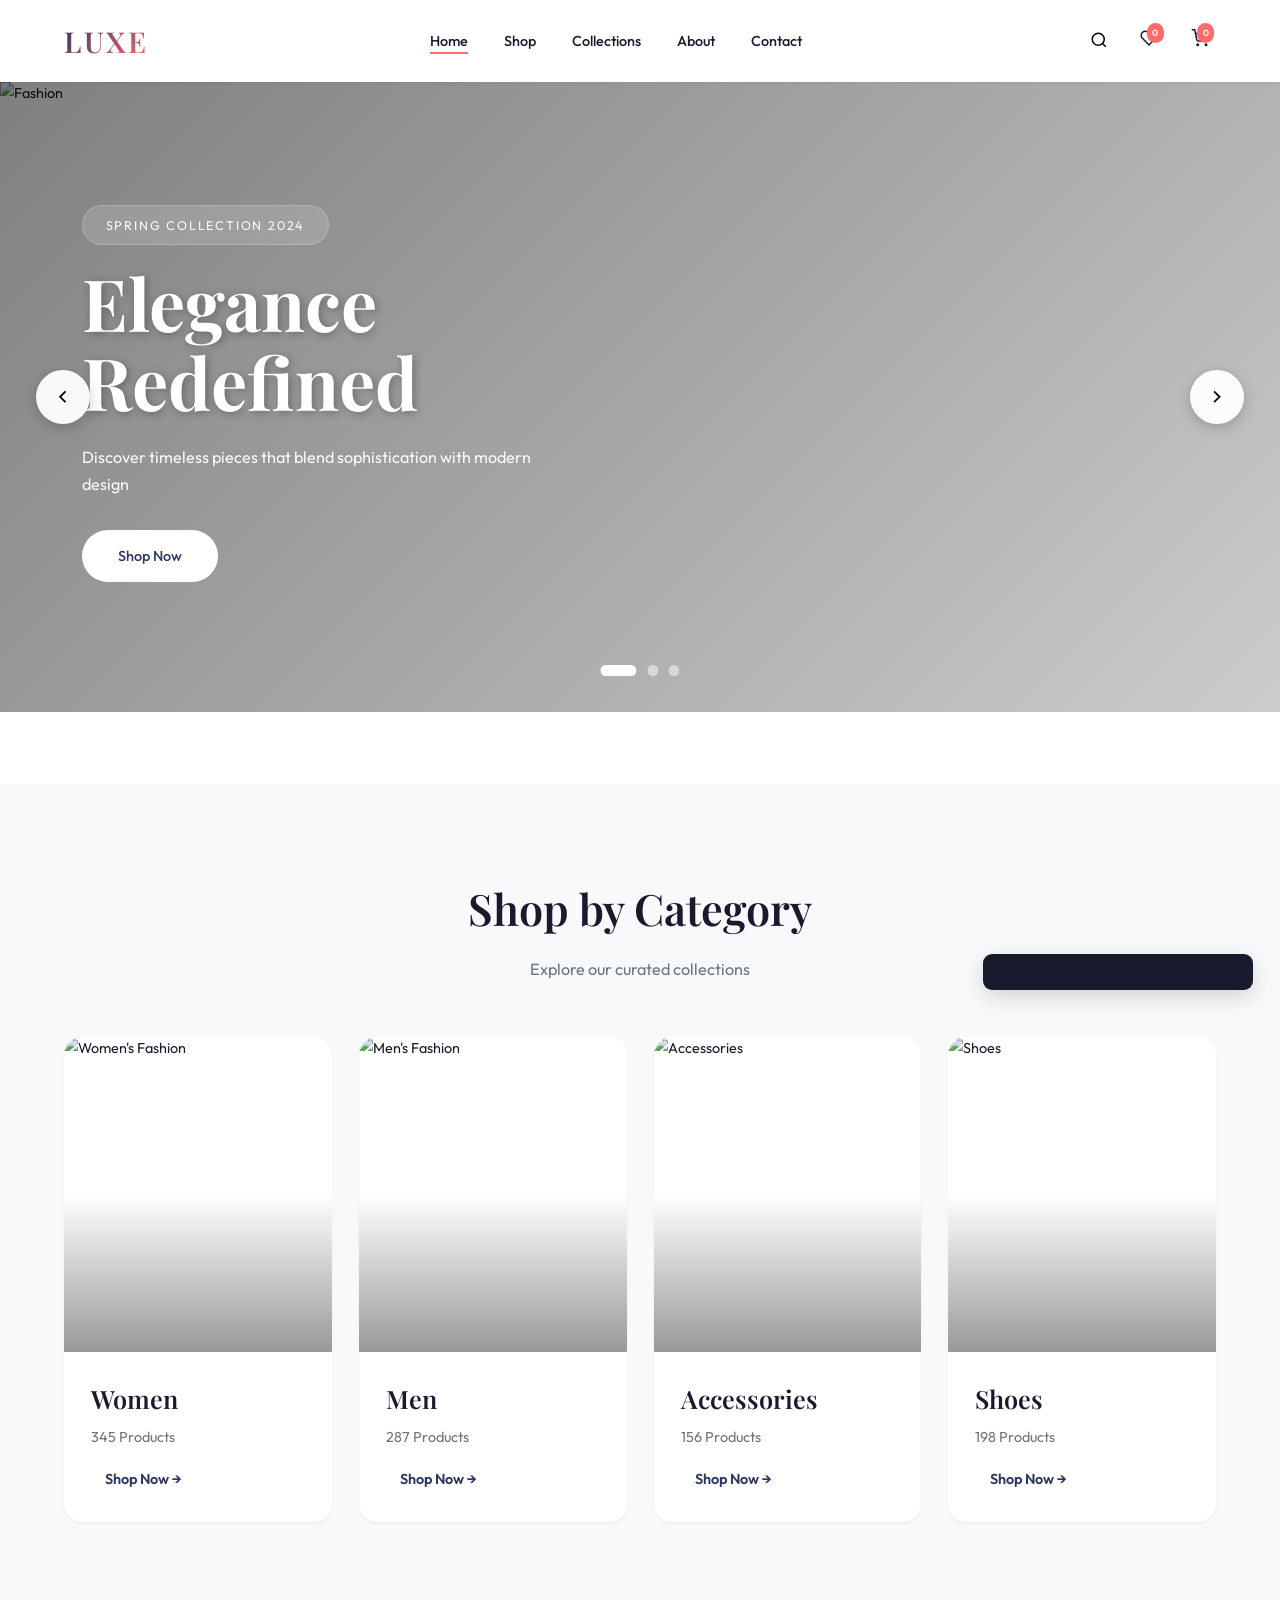
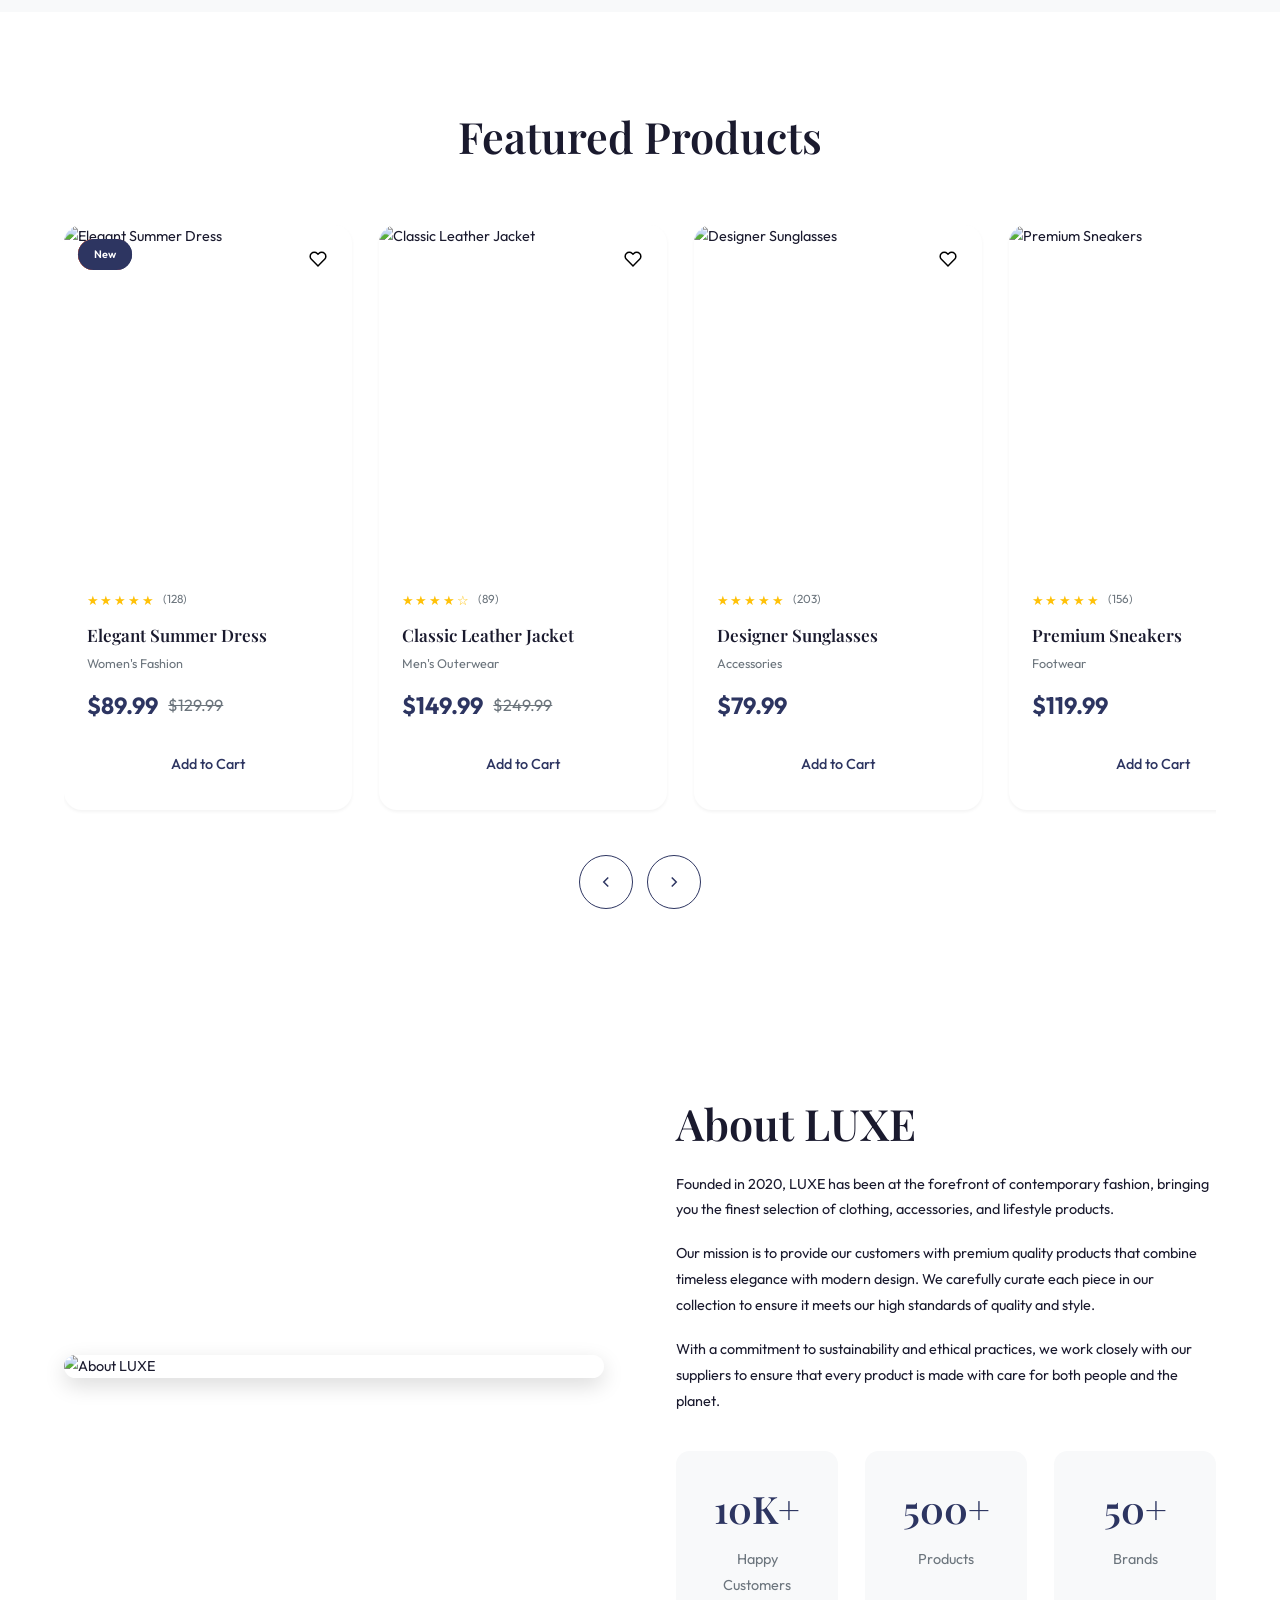
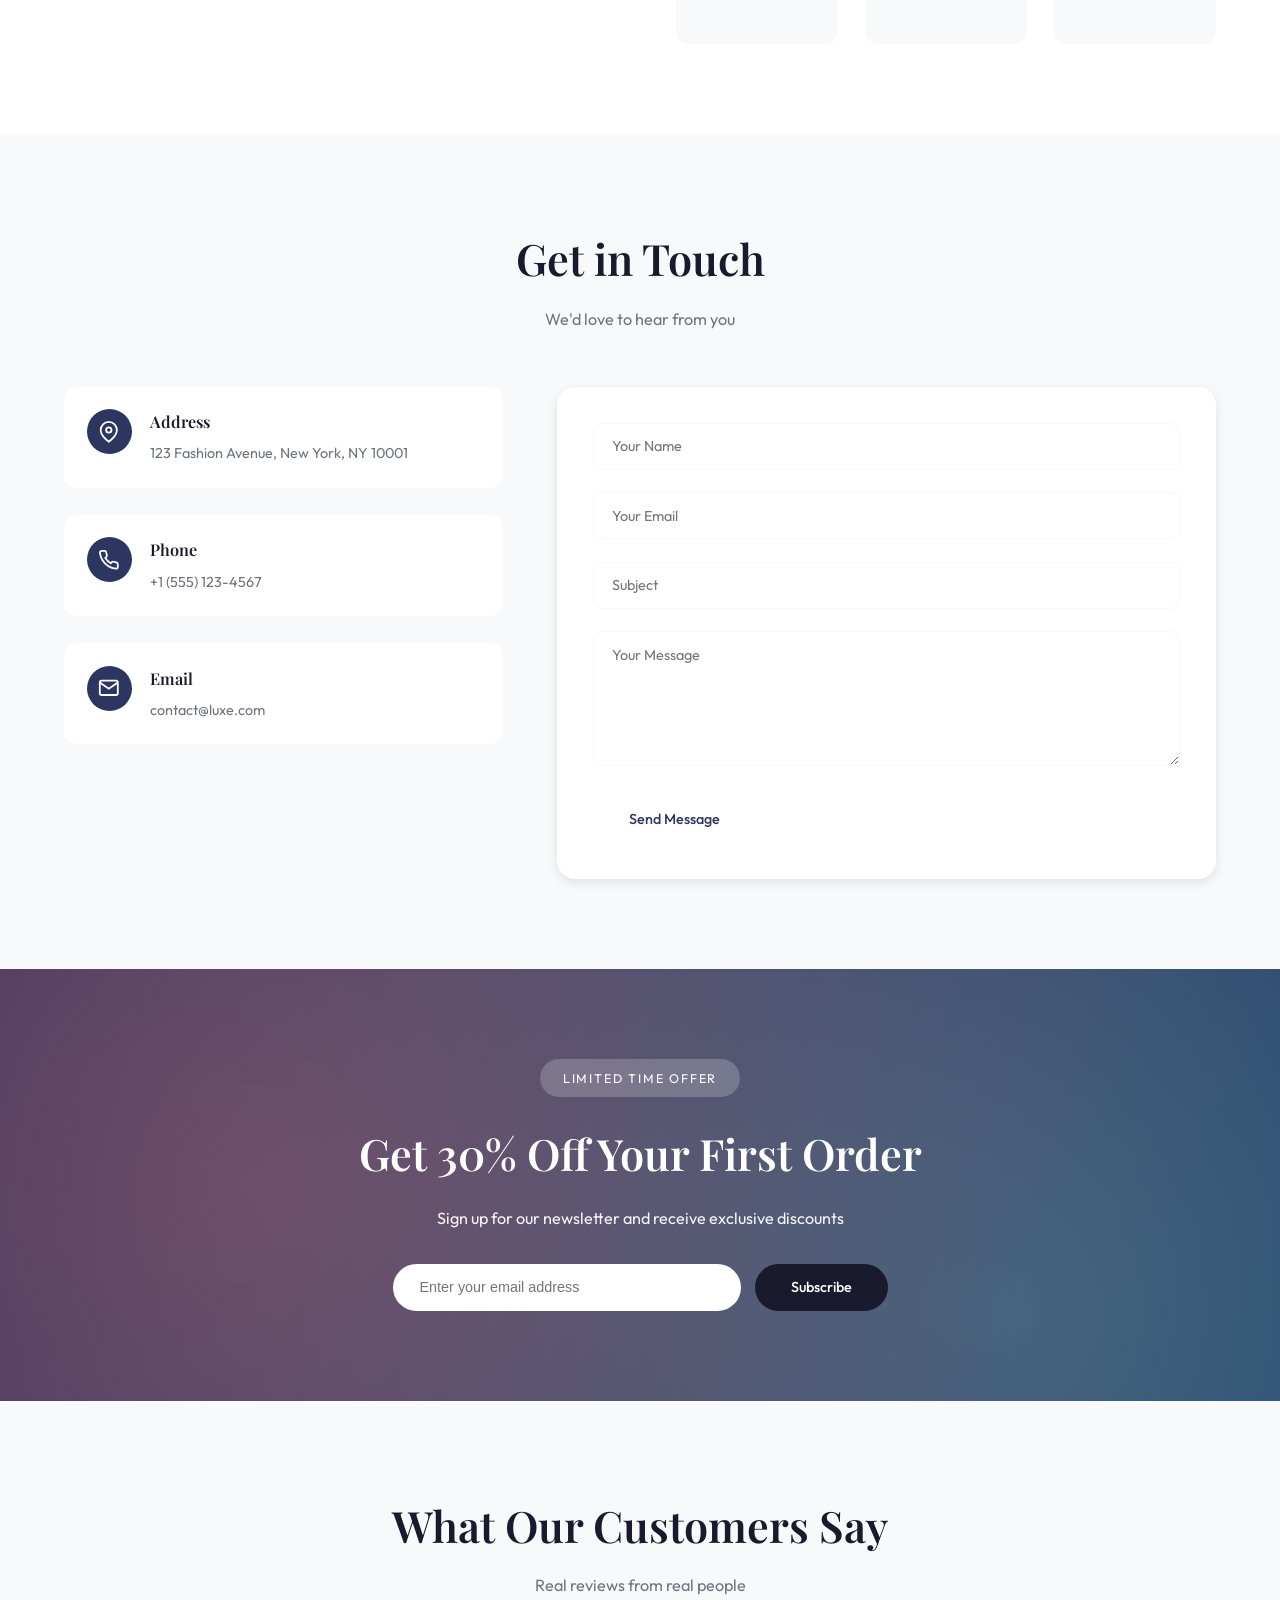
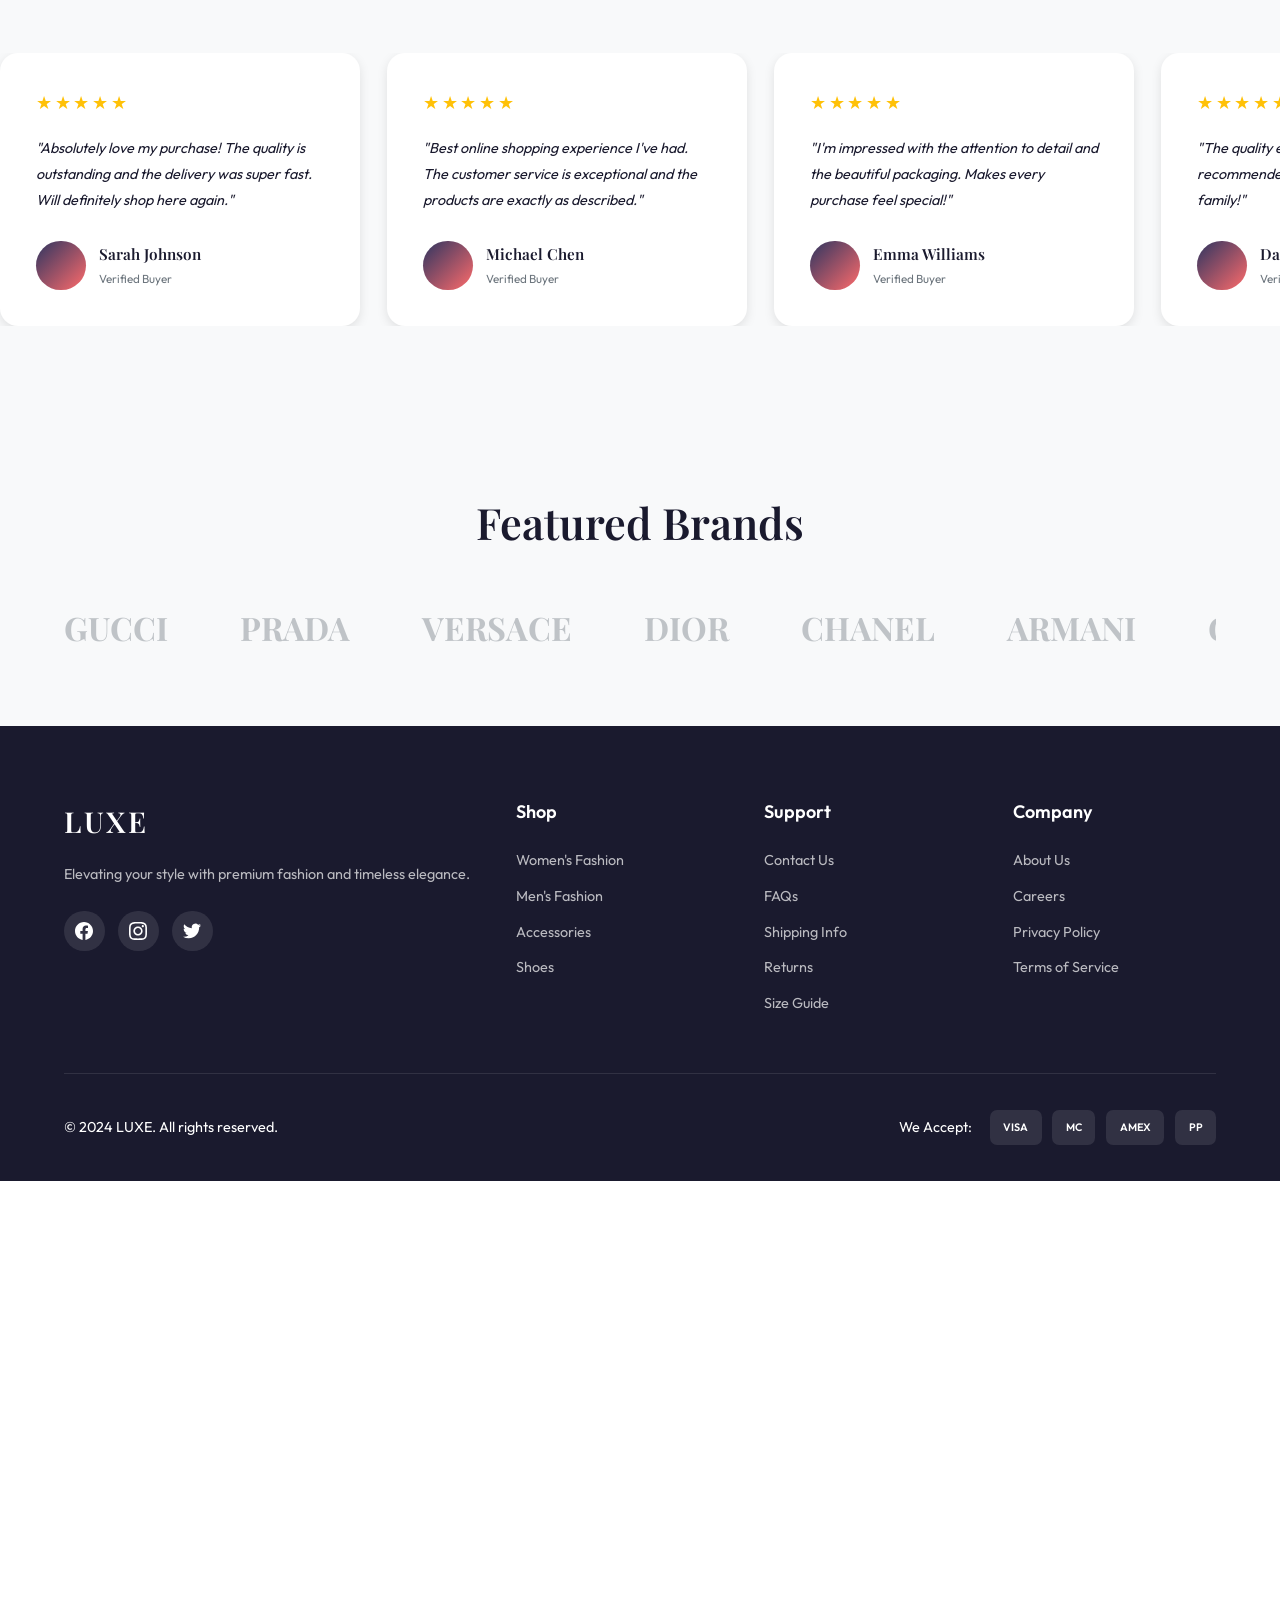
==== commit da474b98: "Added more files" ====
--- a/index.html
+++ b/index.html
@@ -16,7 +16,7 @@
             <div class="container">
                 <div class="nav-content">
                     <div class="logo">
-                        <h1>LUXE</h1>
+                        <a href="index.html"><h1>LUXE</h1></a>
                     </div>
                     
                     <!-- Mobile Menu Toggle -->
@@ -42,20 +42,20 @@
                                 <path d="m21 21-4.35-4.35"></path>
                             </svg>
                         </button>
-                        <button class="icon-btn wishlist-btn">
+                        <a href="wishlist.html" class="icon-btn wishlist-btn">
                             <svg width="20" height="20" viewBox="0 0 24 24" fill="none" stroke="currentColor" stroke-width="2">
                                 <path d="M20.84 4.61a5.5 5.5 0 0 0-7.78 0L12 5.67l-1.06-1.06a5.5 5.5 0 0 0-7.78 7.78l1.06 1.06L12 21.23l7.78-7.78 1.06-1.06a5.5 5.5 0 0 0 0-7.78z"></path>
                             </svg>
-                            <span class="badge">3</span>
-                        </button>
-                        <button class="icon-btn cart-btn">
+                            <span class="badge" id="wishlistCount">0</span>
+                        </a>
+                        <a href="checkout.html" class="icon-btn cart-btn">
                             <svg width="20" height="20" viewBox="0 0 24 24" fill="none" stroke="currentColor" stroke-width="2">
                                 <circle cx="9" cy="21" r="1"></circle>
                                 <circle cx="20" cy="21" r="1"></circle>
                                 <path d="M1 1h4l2.68 13.39a2 2 0 0 0 2 1.61h9.72a2 2 0 0 0 2-1.61L23 6H6"></path>
                             </svg>
-                            <span class="badge">2</span>
-                        </button>
+                            <span class="badge" id="cartCount">0</span>
+                        </a>
                     </div>
                 </div>
             </div>
@@ -75,7 +75,7 @@
                                 <span class="hero-subtitle">Spring Collection 2024</span>
                                 <h2 class="hero-title">Elegance<br>Redefined</h2>
                                 <p class="hero-description">Discover timeless pieces that blend sophistication with modern design</p>
-                                <button class="btn btn-primary">Shop Now</button>
+                                <a href="women.html" class="btn btn-primary">Shop Now</a>
                             </div>
                         </div>
                     </div>
@@ -89,7 +89,7 @@
                                 <span class="hero-subtitle">New Arrivals</span>
                                 <h2 class="hero-title">Summer<br>Essentials</h2>
                                 <p class="hero-description">Refresh your wardrobe with our latest curated collection</p>
-                                <button class="btn btn-primary">Explore Collection</button>
+                                <a href="men.html" class="btn btn-primary">Explore Collection</a>
                             </div>
                         </div>
                     </div>
@@ -103,7 +103,7 @@
                                 <span class="hero-subtitle">Limited Edition</span>
                                 <h2 class="hero-title">Exclusive<br>Designs</h2>
                                 <p class="hero-description">Unique pieces crafted with attention to every detail</p>
-                                <button class="btn btn-primary">View Collection</button>
+                                <a href="accessories.html" class="btn btn-primary">View Collection</a>
                             </div>
                         </div>
                     </div>
@@ -131,7 +131,7 @@
                 <p class="section-subtitle">Explore our curated collections</p>
             </div>
             <div class="categories-grid">
-                <div class="category-card">
+                <a href="women.html" class="category-card">
                     <div class="category-image">
                         <img src="https://images.unsplash.com/photo-1515372039744-b8f02a3ae446?w=600&h=800&fit=crop&q=80" alt="Women's Fashion">
                         <div class="category-overlay"></div>
@@ -141,8 +141,8 @@
                         <p>345 Products</p>
                         <button class="btn btn-text">Shop Now →</button>
                     </div>
-                </div>
-                <div class="category-card">
+                </a>
+                <a href="men.html" class="category-card">
                     <div class="category-image">
                         <img src="https://images.unsplash.com/photo-1490578474895-699cd4e2cf59?w=600&h=800&fit=crop&q=80" alt="Men's Fashion">
                         <div class="category-overlay"></div>
@@ -152,8 +152,8 @@
                         <p>287 Products</p>
                         <button class="btn btn-text">Shop Now →</button>
                     </div>
-                </div>
-                <div class="category-card">
+                </a>
+                <a href="accessories.html" class="category-card">
                     <div class="category-image">
                         <img src="https://images.unsplash.com/photo-1492707892479-7bc8d5a4ee93?w=600&h=800&fit=crop&q=80" alt="Accessories">
                         <div class="category-overlay"></div>
@@ -163,8 +163,8 @@
                         <p>156 Products</p>
                         <button class="btn btn-text">Shop Now →</button>
                     </div>
-                </div>
-                <div class="category-card">
+                </a>
+                <a href="shoes.html" class="category-card">
                     <div class="category-image">
                         <img src="https://images.unsplash.com/photo-1460353581641-37baddab0fa2?w=600&h=800&fit=crop&q=80" alt="Shoes">
                         <div class="category-overlay"></div>
@@ -174,7 +174,7 @@
                         <p>198 Products</p>
                         <button class="btn btn-text">Shop Now →</button>
                     </div>
-                </div>
+                </a>
             </div>
         </div>
     </section>
@@ -184,7 +184,14 @@
         <div class="container">
             <div class="section-header">
                 <h2 class="section-title">Featured Products</h2>
-                <div class="carousel-controls">
+            </div>
+            <div class="products-carousel-wrapper">
+                <div class="products-carousel" id="productsCarousel">
+                    <div class="products-track" id="productsTrack">
+                        <!-- Products will be dynamically generated -->
+                    </div>
+                </div>
+                <div class="products-nav">
                     <button class="carousel-control-btn" onclick="scrollProducts('left')">
                         <svg width="20" height="20" viewBox="0 0 24 24" fill="none" stroke="currentColor" stroke-width="2">
                             <polyline points="15 18 9 12 15 6"></polyline>
@@ -197,10 +204,100 @@
                     </button>
                 </div>
             </div>
-            <div class="products-carousel" id="productsCarousel">
-                <div class="products-track" id="productsTrack">
-                    <!-- Products will be dynamically generated -->
-                </div>
+        </div>
+    </section>
+
+    <!-- About Section -->
+    <section class="about-section" id="about">
+        <div class="container">
+            <div class="about-content">
+                <div class="about-image">
+                    <img src="https://images.unsplash.com/photo-1441986300917-64674bd600d8?w=800&h=1000&fit=crop&q=80" alt="About LUXE">
+                </div>
+                <div class="about-text">
+                    <h2 class="section-title">About LUXE</h2>
+                    <p>Founded in 2020, LUXE has been at the forefront of contemporary fashion, bringing you the finest selection of clothing, accessories, and lifestyle products.</p>
+                    <p>Our mission is to provide our customers with premium quality products that combine timeless elegance with modern design. We carefully curate each piece in our collection to ensure it meets our high standards of quality and style.</p>
+                    <p>With a commitment to sustainability and ethical practices, we work closely with our suppliers to ensure that every product is made with care for both people and the planet.</p>
+                    <div class="about-stats">
+                        <div class="stat-item">
+                            <h3>10K+</h3>
+                            <p>Happy Customers</p>
+                        </div>
+                        <div class="stat-item">
+                            <h3>500+</h3>
+                            <p>Products</p>
+                        </div>
+                        <div class="stat-item">
+                            <h3>50+</h3>
+                            <p>Brands</p>
+                        </div>
+                    </div>
+                </div>
+            </div>
+        </div>
+    </section>
+
+    <!-- Contact Section -->
+    <section class="contact-section" id="contact">
+        <div class="container">
+            <div class="section-header">
+                <h2 class="section-title">Get in Touch</h2>
+                <p class="section-subtitle">We'd love to hear from you</p>
+            </div>
+            <div class="contact-content">
+                <div class="contact-info">
+                    <div class="contact-item">
+                        <div class="contact-icon">
+                            <svg width="24" height="24" viewBox="0 0 24 24" fill="none" stroke="currentColor" stroke-width="2">
+                                <path d="M21 10c0 7-9 13-9 13s-9-6-9-13a9 9 0 0 1 18 0z"></path>
+                                <circle cx="12" cy="10" r="3"></circle>
+                            </svg>
+                        </div>
+                        <div class="contact-details">
+                            <h4>Address</h4>
+                            <p>123 Fashion Avenue, New York, NY 10001</p>
+                        </div>
+                    </div>
+                    <div class="contact-item">
+                        <div class="contact-icon">
+                            <svg width="24" height="24" viewBox="0 0 24 24" fill="none" stroke="currentColor" stroke-width="2">
+                                <path d="M22 16.92v3a2 2 0 0 1-2.18 2 19.79 19.79 0 0 1-8.63-3.07 19.5 19.5 0 0 1-6-6 19.79 19.79 0 0 1-3.07-8.67A2 2 0 0 1 4.11 2h3a2 2 0 0 1 2 1.72 12.84 12.84 0 0 0 .7 2.81 2 2 0 0 1-.45 2.11L8.09 9.91a16 16 0 0 0 6 6l1.27-1.27a2 2 0 0 1 2.11-.45 12.84 12.84 0 0 0 2.81.7A2 2 0 0 1 22 16.92z"></path>
+                            </svg>
+                        </div>
+                        <div class="contact-details">
+                            <h4>Phone</h4>
+                            <p>+1 (555) 123-4567</p>
+                        </div>
+                    </div>
+                    <div class="contact-item">
+                        <div class="contact-icon">
+                            <svg width="24" height="24" viewBox="0 0 24 24" fill="none" stroke="currentColor" stroke-width="2">
+                                <path d="M4 4h16c1.1 0 2 .9 2 2v12c0 1.1-.9 2-2 2H4c-1.1 0-2-.9-2-2V6c0-1.1.9-2 2-2z"></path>
+                                <polyline points="22,6 12,13 2,6"></polyline>
+                            </svg>
+                        </div>
+                        <div class="contact-details">
+                            <h4>Email</h4>
+                            <p>contact@luxe.com</p>
+                        </div>
+                    </div>
+                </div>
+                <form class="contact-form" id="contactForm">
+                    <div class="form-group">
+                        <input type="text" placeholder="Your Name" required>
+                    </div>
+                    <div class="form-group">
+                        <input type="email" placeholder="Your Email" required>
+                    </div>
+                    <div class="form-group">
+                        <input type="text" placeholder="Subject" required>
+                    </div>
+                    <div class="form-group">
+                        <textarea placeholder="Your Message" rows="5" required></textarea>
+                    </div>
+                    <button type="submit" class="btn btn-primary">Send Message</button>
+                </form>
             </div>
         </div>
     </section>
@@ -262,7 +359,7 @@
     </section>
 
     <!-- Footer -->
-    <footer class="footer" id="contact">
+    <footer class="footer">
         <div class="container">
             <div class="footer-content">
                 <div class="footer-col">
@@ -289,11 +386,10 @@
                 <div class="footer-col">
                     <h4 class="footer-heading">Shop</h4>
                     <ul class="footer-links">
-                        <li><a href="#shop">Women's Fashion</a></li>
-                        <li><a href="#shop">Men's Fashion</a></li>
-                        <li><a href="#shop">Accessories</a></li>
-                        <li><a href="#shop">New Arrivals</a></li>
-                        <li><a href="#shop">Sale</a></li>
+                        <li><a href="women.html">Women's Fashion</a></li>
+                        <li><a href="men.html">Men's Fashion</a></li>
+                        <li><a href="accessories.html">Accessories</a></li>
+                        <li><a href="shoes.html">Shoes</a></li>
                     </ul>
                 </div>
                 <div class="footer-col">
@@ -342,8 +438,12 @@
                     <path d="m21 21-4.35-4.35"></path>
                 </svg>
             </div>
+            <div class="search-results" id="searchResults"></div>
         </div>
     </div>
+
+    <!-- Toast Notification -->
+    <div class="toast" id="toast"></div>
 
     <script src="script.js"></script>
 </body>
--- a/styles.css
+++ b/styles.css
@@ -23,6 +23,9 @@
     color: var(--text-dark);
     line-height: 1.6;
     overflow-x: hidden;
+    zoom: 90%;
+    -moz-transform: scale(0.9);
+    -moz-transform-origin: 0 0;
 }
 
 html {
@@ -32,6 +35,11 @@
 h1, h2, h3, h4, h5, h6 {
     font-family: 'Playfair Display', serif;
     font-weight: 600;
+}
+
+a {
+    text-decoration: none;
+    color: inherit;
 }
 
 .container {
@@ -175,9 +183,10 @@
 .hero-carousel {
     position: relative;
     height: 100vh;
-    min-height: 600px;
+    min-height: 750px;
     max-height: 900px;
     overflow: hidden;
+    margin-top: -100px;
 }
 
 .carousel-container {
@@ -347,6 +356,7 @@
     font-family: 'Outfit', sans-serif;
     position: relative;
     overflow: hidden;
+    display: inline-block;
 }
 
 .btn::before {
@@ -447,6 +457,7 @@
 /* Categories Section */
 .categories-section {
     background: var(--bg-light);
+    margin-top: -20px;
 }
 
 .categories-grid {
@@ -462,6 +473,7 @@
     cursor: pointer;
     transition: all 0.4s cubic-bezier(0.4, 0, 0.2, 1);
     box-shadow: var(--shadow-sm);
+    display: block;
 }
 
 .category-card:hover {
@@ -519,44 +531,27 @@
     position: relative;
 }
 
-.carousel-controls {
-    display: flex;
-    gap: 10px;
-}
-
-.carousel-control-btn {
-    width: 45px;
-    height: 45px;
-    border: 2px solid var(--primary-color);
-    background: var(--white);
-    border-radius: 50%;
-    cursor: pointer;
-    transition: all 0.3s ease;
-    display: flex;
-    align-items: center;
-    justify-content: center;
-    color: var(--primary-color);
-}
-
-.carousel-control-btn:hover {
-    background: var(--primary-color);
-    color: var(--white);
-    transform: scale(1.1);
+.products-carousel-wrapper {
+    position: relative;
 }
 
 .products-carousel {
-    overflow: hidden;
+    overflow-x: auto;
+    overflow-y: hidden;
+    scroll-behavior: smooth;
+    -webkit-overflow-scrolling: touch;
+    scrollbar-width: none;
+    -ms-overflow-style: none;
+}
+
+.products-carousel::-webkit-scrollbar {
+    display: none;
 }
 
 .products-track {
     display: flex;
     gap: 30px;
-    transition: transform 0.5s ease;
-    cursor: grab;
-}
-
-.products-track:active {
-    cursor: grabbing;
+    padding-bottom: 20px;
 }
 
 .product-card {
@@ -590,6 +585,10 @@
     background: var(--secondary-color);
 }
 
+.product-badge.hot {
+    background: #ff9500;
+}
+
 .product-image {
     position: relative;
     height: 380px;
@@ -624,10 +623,14 @@
     z-index: 2;
 }
 
-.wishlist-icon:hover {
+.wishlist-icon:hover,
+.wishlist-icon.liked {
     background: var(--secondary-color);
     color: var(--white);
-    transform: scale(1.1);
+}
+
+.wishlist-icon.liked svg {
+    fill: currentColor;
 }
 
 .quick-view {
@@ -696,6 +699,182 @@
     font-size: 18px;
     color: var(--text-light);
     text-decoration: line-through;
+}
+
+/* Products Navigation */
+.products-nav {
+    display: flex;
+    justify-content: center;
+    gap: 15px;
+    margin-top: 30px;
+}
+
+.carousel-control-btn {
+    width: 60px;
+    height: 60px;
+    border: 2px solid var(--primary-color);
+    background: var(--white);
+    border-radius: 50%;
+    cursor: pointer;
+    transition: all 0.3s ease;
+    display: flex;
+    align-items: center;
+    justify-content: center;
+    color: var(--primary-color);
+}
+
+.carousel-control-btn:hover {
+    background: var(--primary-color);
+    color: var(--white);
+    transform: scale(1.1);
+}
+
+/* About Section */
+.about-section {
+    background: var(--white);
+}
+
+.about-content {
+    display: grid;
+    grid-template-columns: 1fr 1fr;
+    gap: 80px;
+    align-items: center;
+}
+
+.about-image {
+    border-radius: 20px;
+    overflow: hidden;
+    box-shadow: var(--shadow-lg);
+}
+
+.about-image img {
+    width: 100%;
+    height: 100%;
+    object-fit: cover;
+}
+
+.about-text p {
+    margin-bottom: 20px;
+    line-height: 1.8;
+    color: var(--text-dark);
+}
+
+.about-stats {
+    display: grid;
+    grid-template-columns: repeat(3, 1fr);
+    gap: 30px;
+    margin-top: 40px;
+}
+
+.stat-item {
+    text-align: center;
+    padding: 30px;
+    background: var(--bg-light);
+    border-radius: 15px;
+    transition: var(--transition);
+}
+
+.stat-item:hover {
+    transform: translateY(-5px);
+    box-shadow: var(--shadow-md);
+}
+
+.stat-item h3 {
+    font-size: 42px;
+    color: var(--primary-color);
+    margin-bottom: 10px;
+}
+
+.stat-item p {
+    color: var(--text-light);
+    font-size: 16px;
+}
+
+/* Contact Section */
+.contact-section {
+    background: var(--bg-light);
+}
+
+.contact-content {
+    display: grid;
+    grid-template-columns: 1fr 1.5fr;
+    gap: 60px;
+}
+
+.contact-info {
+    display: flex;
+    flex-direction: column;
+    gap: 30px;
+}
+
+.contact-item {
+    display: flex;
+    align-items: flex-start;
+    gap: 20px;
+    padding: 25px;
+    background: var(--white);
+    border-radius: 15px;
+    transition: var(--transition);
+}
+
+.contact-item:hover {
+    transform: translateY(-5px);
+    box-shadow: var(--shadow-md);
+}
+
+.contact-icon {
+    width: 50px;
+    height: 50px;
+    background: var(--primary-color);
+    border-radius: 50%;
+    display: flex;
+    align-items: center;
+    justify-content: center;
+    color: var(--white);
+    flex-shrink: 0;
+}
+
+.contact-details h4 {
+    font-size: 18px;
+    margin-bottom: 8px;
+    color: var(--text-dark);
+}
+
+.contact-details p {
+    color: var(--text-light);
+}
+
+.contact-form {
+    background: var(--white);
+    padding: 40px;
+    border-radius: 20px;
+    box-shadow: var(--shadow-md);
+}
+
+.form-group {
+    margin-bottom: 25px;
+}
+
+.form-group input,
+.form-group textarea {
+    width: 100%;
+    padding: 15px 20px;
+    border: 2px solid var(--bg-light);
+    border-radius: 10px;
+    font-size: 16px;
+    font-family: 'Outfit', sans-serif;
+    transition: var(--transition);
+    outline: none;
+}
+
+.form-group input:focus,
+.form-group textarea:focus {
+    border-color: var(--primary-color);
+}
+
+.form-group textarea {
+    resize: vertical;
+    min-height: 150px;
 }
 
 /* Promo Banner */
@@ -1012,6 +1191,11 @@
     align-items: center;
     justify-content: center;
     animation: fadeIn 0.3s ease;
+}
+
+@keyframes fadeIn {
+    from { opacity: 0; }
+    to { opacity: 1; }
 }
 
 .search-modal.active {
@@ -1061,10 +1245,65 @@
     color: var(--text-light);
 }
 
+.search-results {
+    margin-top: 20px;
+    max-height: 400px;
+    overflow-y: auto;
+    background: var(--white);
+    border-radius: 20px;
+    padding: 20px;
+}
+
+.search-result-item {
+    padding: 15px;
+    border-bottom: 1px solid var(--bg-light);
+    cursor: pointer;
+    transition: var(--transition);
+}
+
+.search-result-item:hover {
+    background: var(--bg-light);
+}
+
+.search-result-item:last-child {
+    border-bottom: none;
+}
+
+/* Toast Notification */
+.toast {
+    position: fixed;
+    bottom: -100px;
+    right: 30px;
+    background: var(--text-dark);
+    color: var(--white);
+    padding: 20px 30px;
+    border-radius: 10px;
+    box-shadow: var(--shadow-lg);
+    transition: bottom 0.3s ease;
+    z-index: 3000;
+    min-width: 300px;
+}
+
+.toast.show {
+    bottom: 30px;
+}
+
+.toast.success {
+    background: #4caf50;
+}
+
+.toast.error {
+    background: #f44336;
+}
+
 /* Responsive Design */
 @media (max-width: 1200px) {
     .product-card {
         flex: 0 0 280px;
+    }
+    
+    .about-content {
+        gap: 50px;
     }
 }
 
@@ -1113,6 +1352,16 @@
         right: 20px;
     }
     
+    .about-content {
+        grid-template-columns: 1fr;
+        gap: 40px;
+    }
+    
+    .contact-content {
+        grid-template-columns: 1fr;
+        gap: 40px;
+    }
+    
     .footer-content {
         grid-template-columns: repeat(2, 1fr);
     }
@@ -1126,6 +1375,7 @@
     .hero-carousel {
         height: 70vh;
         min-height: 500px;
+        margin-top: 0;
     }
     
     .hero-text {
@@ -1155,6 +1405,11 @@
     
     .newsletter-form {
         flex-direction: column;
+    }
+    
+    .about-stats {
+        grid-template-columns: 1fr;
+        gap: 20px;
     }
     
     .footer-content {
@@ -1170,6 +1425,11 @@
     
     .testimonial-card {
         flex: 0 0 350px;
+    }
+    
+    .carousel-control-btn {
+        width: 50px;
+        height: 50px;
     }
     
     @keyframes infiniteScroll {
@@ -1206,4 +1466,14 @@
         flex: 0 0 300px;
         padding: 30px;
     }
-}
+    
+    .carousel-control-btn {
+        width: 45px;
+        height: 45px;
+    }
+    
+    .toast {
+        right: 15px;
+        min-width: calc(100% - 30px);
+    }
+}
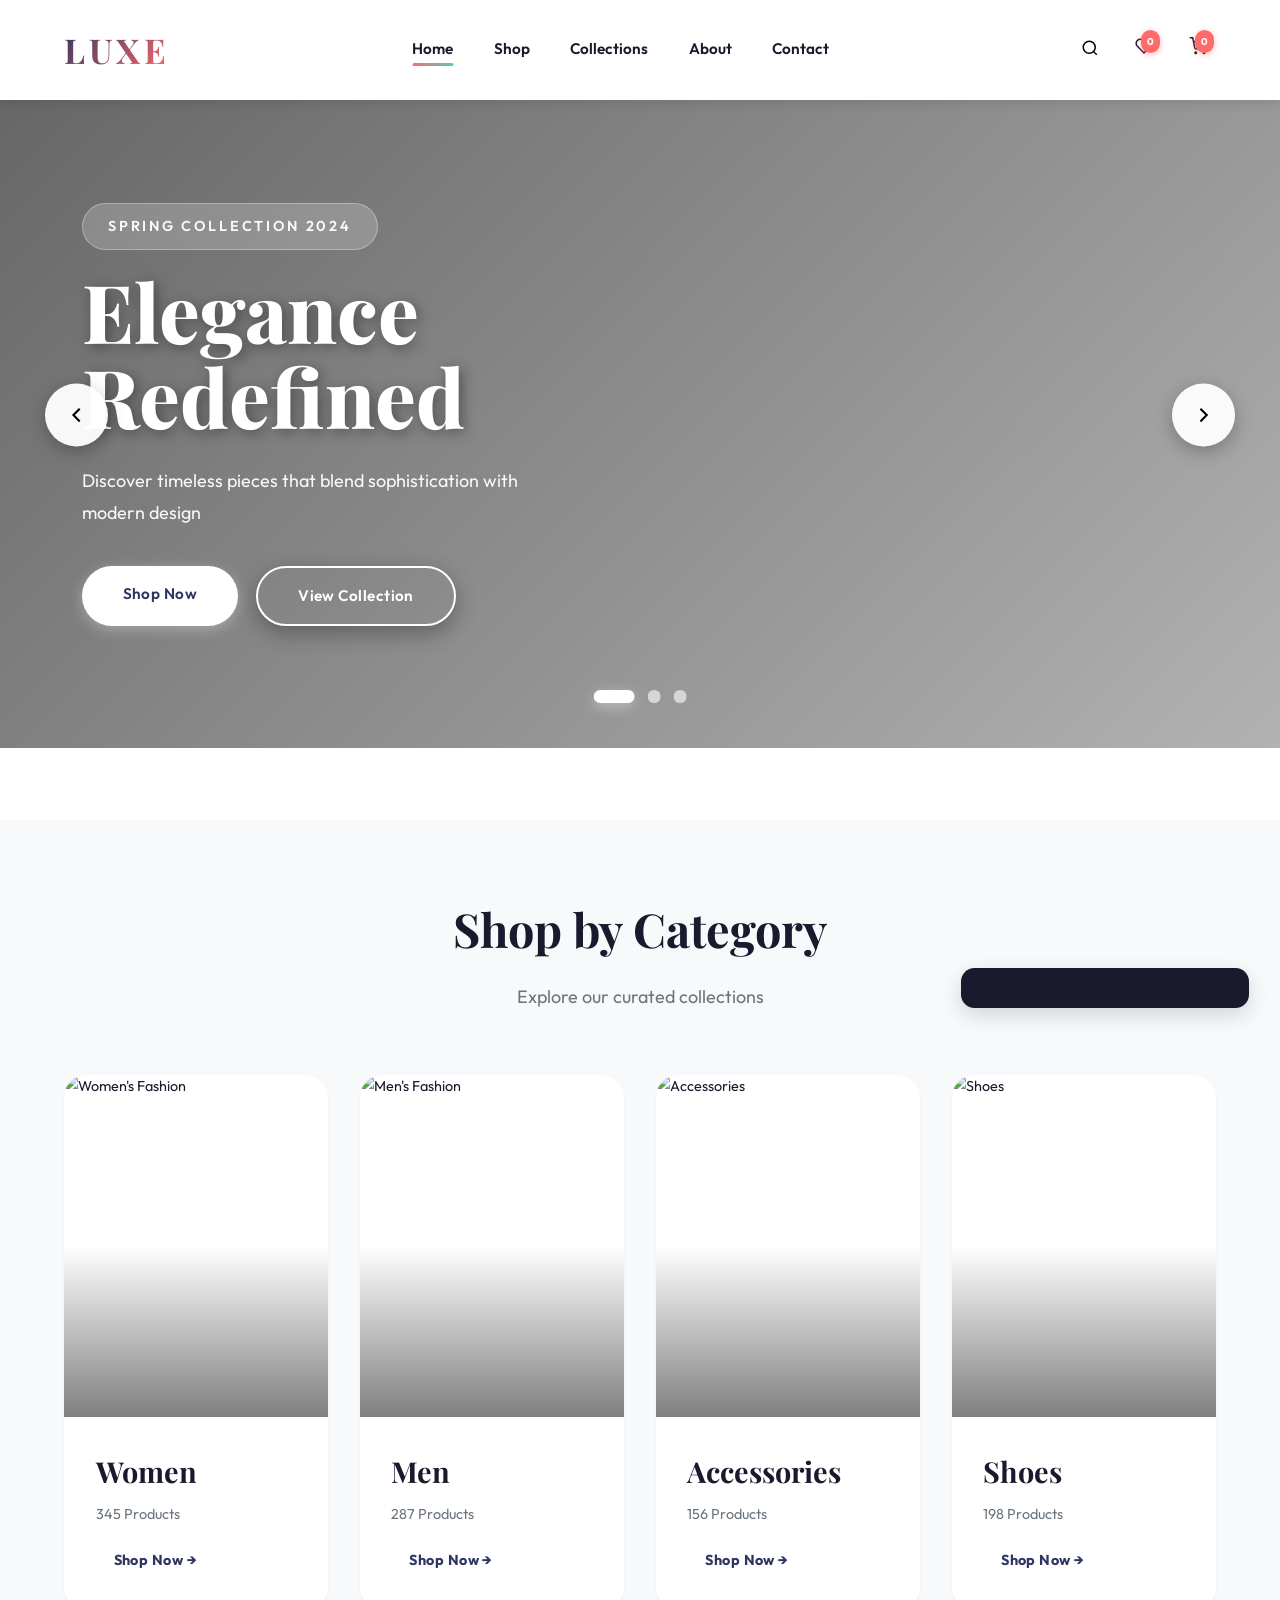
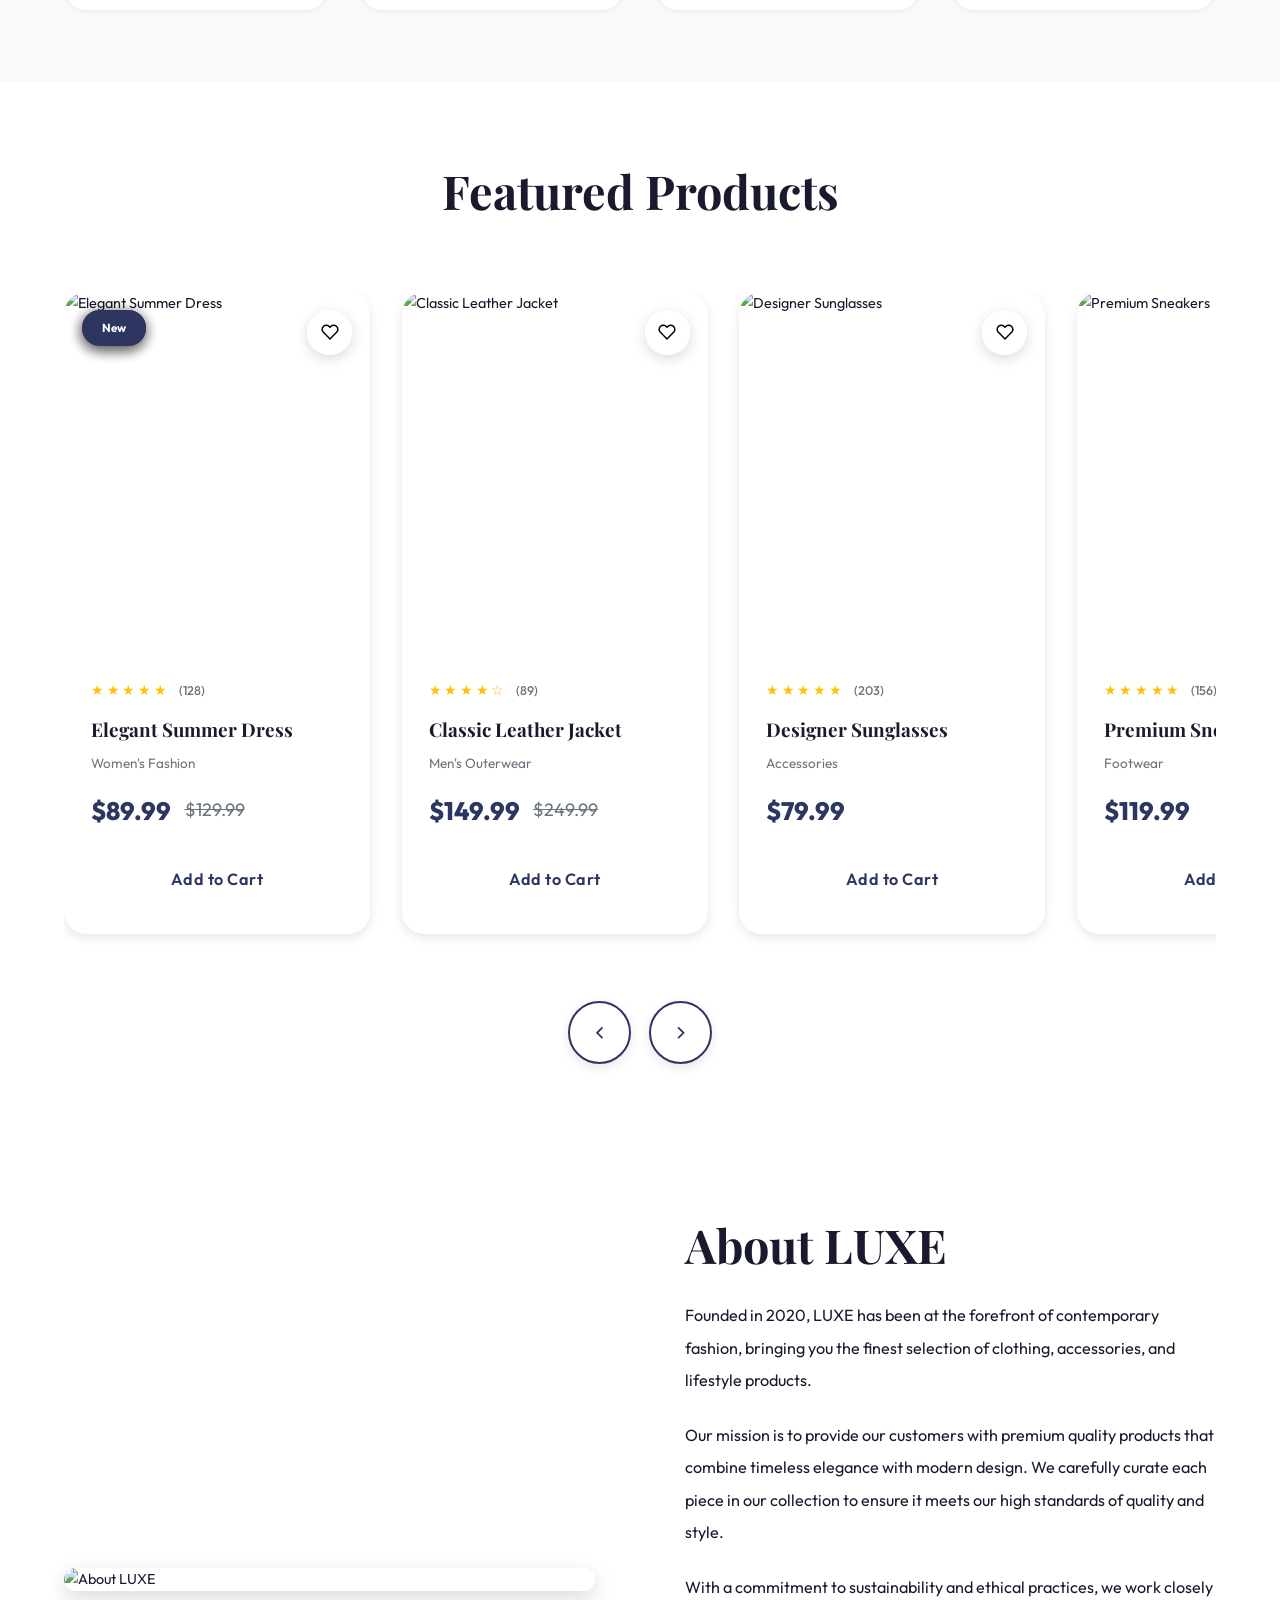
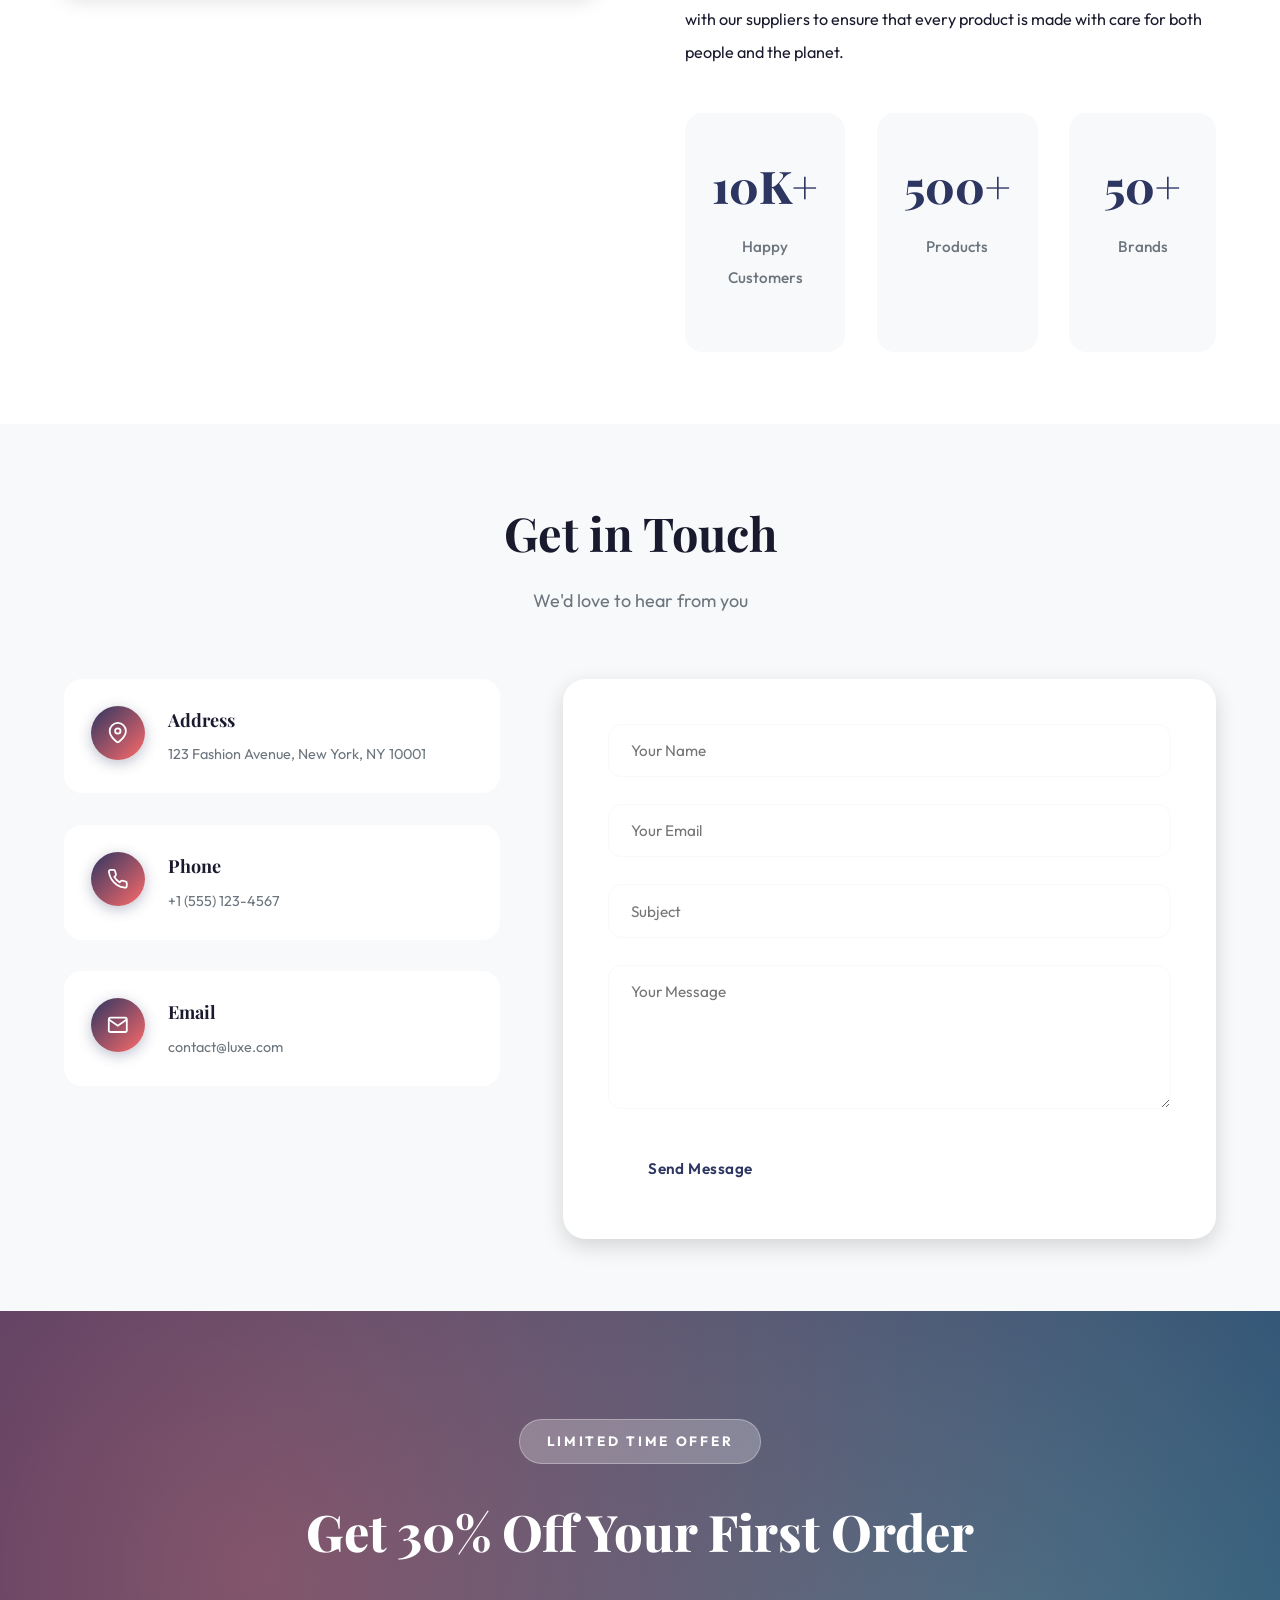
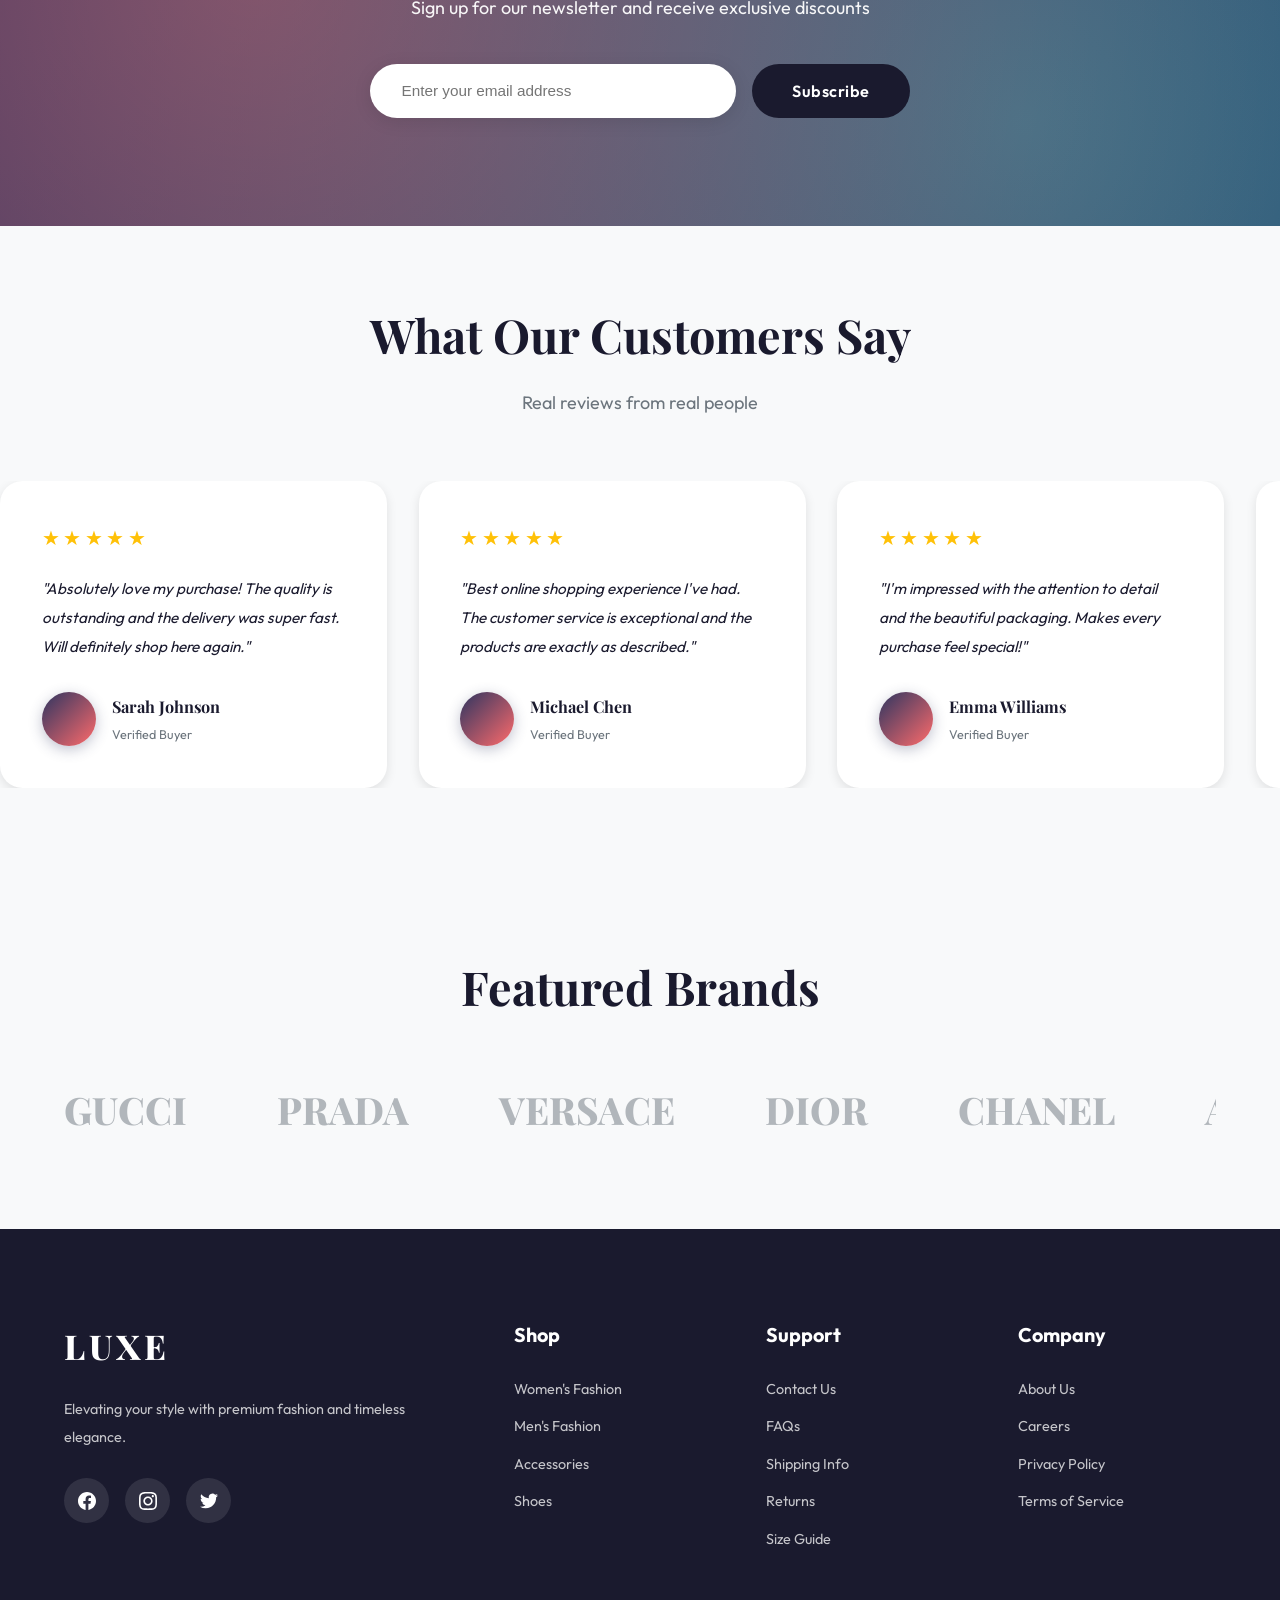
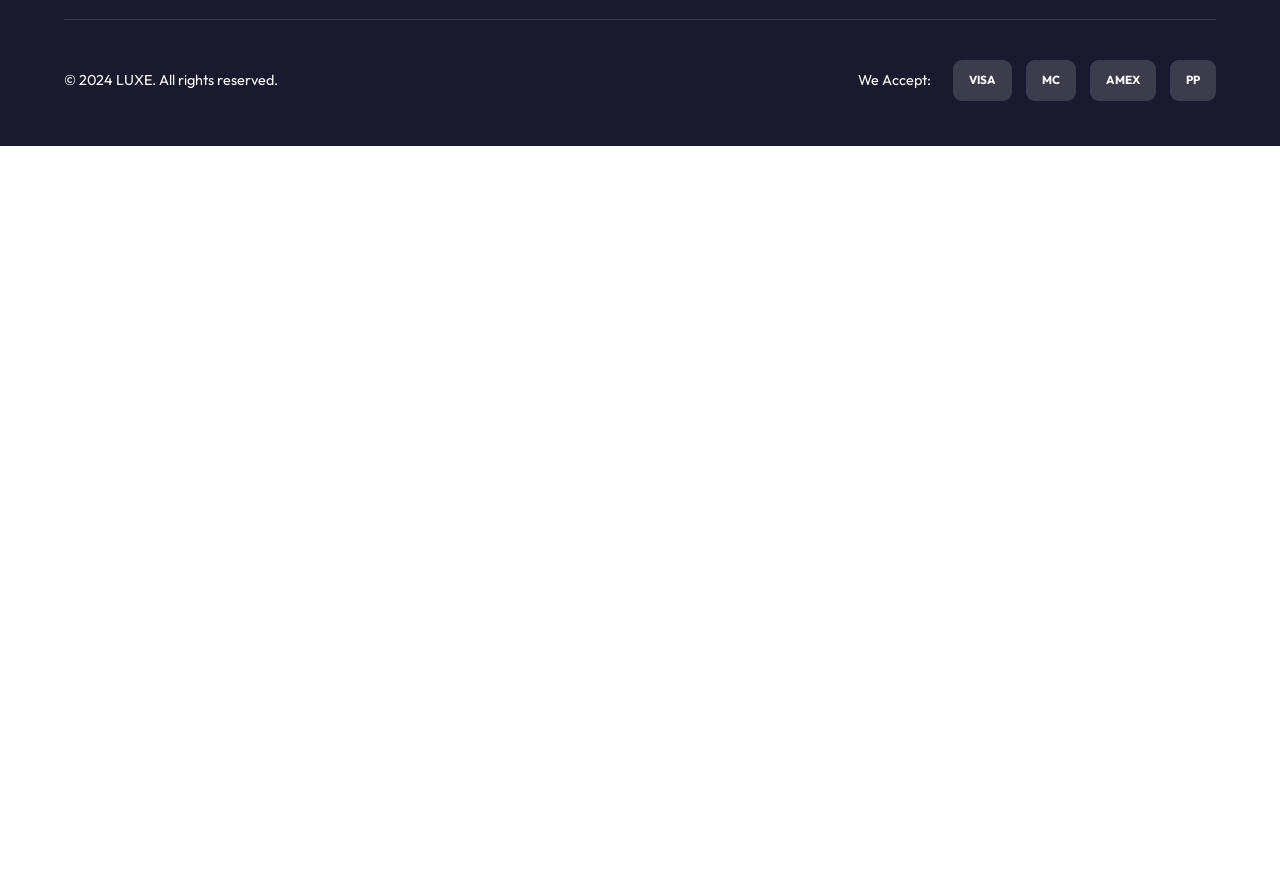
==== commit a6311b61: "updated the ui" ====
--- a/index.html
+++ b/index.html
@@ -75,7 +75,10 @@
                                 <span class="hero-subtitle">Spring Collection 2024</span>
                                 <h2 class="hero-title">Elegance<br>Redefined</h2>
                                 <p class="hero-description">Discover timeless pieces that blend sophistication with modern design</p>
-                                <a href="women.html" class="btn btn-primary">Shop Now</a>
+                                <div class="hero-cta-group">
+                                    <a href="women.html" class="btn btn-primary btn-hero">Shop Now</a>
+                                    <a href="#collections" class="btn btn-secondary btn-hero">View Collection</a>
+                                </div>
                             </div>
                         </div>
                     </div>
@@ -445,6 +448,13 @@
     <!-- Toast Notification -->
     <div class="toast" id="toast"></div>
 
+    <!-- Scroll to Top Button -->
+    <button class="scroll-to-top" id="scrollToTop">
+        <svg width="24" height="24" viewBox="0 0 24 24" fill="none" stroke="currentColor" stroke-width="2">
+            <polyline points="18 15 12 9 6 15"></polyline>
+        </svg>
+    </button>
+
     <script src="script.js"></script>
 </body>
 </html>
--- a/styles.css
+++ b/styles.css
@@ -9,6 +9,7 @@
     --shadow-sm: 0 2px 4px rgba(0,0,0,0.05);
     --shadow-md: 0 4px 12px rgba(0,0,0,0.1);
     --shadow-lg: 0 8px 24px rgba(0,0,0,0.15);
+    --shadow-glow: 0 0 20px rgba(78, 205, 196, 0.3);
     --transition: all 0.3s cubic-bezier(0.4, 0, 0.2, 1);
 }
 
@@ -30,6 +31,7 @@
 
 html {
     scroll-behavior: smooth;
+    overflow-x: hidden;
 }
 
 h1, h2, h3, h4, h5, h6 {
@@ -53,17 +55,53 @@
     overflow: hidden;
 }
 
-/* Header Styles */
+/* Scroll to Top Button */
+.scroll-to-top {
+    position: fixed;
+    bottom: 30px;
+    right: 30px;
+    width: 50px;
+    height: 50px;
+    background: var(--primary-color);
+    color: white;
+    border: none;
+    border-radius: 50%;
+    cursor: pointer;
+    display: none;
+    align-items: center;
+    justify-content: center;
+    z-index: 999;
+    box-shadow: var(--shadow-lg);
+    transition: var(--transition);
+}
+
+.scroll-to-top.show {
+    display: flex;
+    animation: bounce 2s infinite;
+}
+
+.scroll-to-top:hover {
+    background: var(--secondary-color);
+    transform: translateY(-5px);
+}
+
+@keyframes bounce {
+    0%, 100% { transform: translateY(0); }
+    50% { transform: translateY(-10px); }
+}
+
+/* Header Styles - IMPROVED */
 .header {
     position: sticky;
     top: 0;
     z-index: 1000;
     background: var(--white);
-    box-shadow: var(--shadow-sm);
+    box-shadow: var(--shadow-md);
+    backdrop-filter: blur(10px);
 }
 
 .navbar {
-    padding: 20px 0;
+    padding: 25px 0;
     animation: slideDown 0.6s ease-out;
 }
 
@@ -85,13 +123,14 @@
 }
 
 .logo h1 {
-    font-size: 32px;
-    letter-spacing: 3px;
+    font-size: 38px;
+    letter-spacing: 4px;
     background: linear-gradient(135deg, var(--primary-color), var(--secondary-color));
     -webkit-background-clip: text;
     -webkit-text-fill-color: transparent;
     background-clip: text;
     cursor: pointer;
+    font-weight: 700;
 }
 
 .mobile-menu-toggle {
@@ -115,27 +154,30 @@
 .nav-links {
     display: flex;
     list-style: none;
-    gap: 40px;
+    gap: 45px;
 }
 
 .nav-link {
     text-decoration: none;
     color: var(--text-dark);
-    font-weight: 500;
+    font-weight: 600;
+    font-size: 17px;
     position: relative;
     transition: var(--transition);
-    padding: 5px 0;
+    padding: 8px 0;
 }
 
 .nav-link::after {
     content: '';
     position: absolute;
     bottom: 0;
-    left: 0;
+    left: 50%;
+    transform: translateX(-50%);
     width: 0;
-    height: 2px;
-    background: var(--secondary-color);
-    transition: width 0.3s ease;
+    height: 3px;
+    background: linear-gradient(90deg, var(--secondary-color), var(--accent-color));
+    transition: width 0.4s ease;
+    border-radius: 2px;
 }
 
 .nav-link:hover::after,
@@ -145,6 +187,7 @@
 
 .nav-link:hover {
     color: var(--secondary-color);
+    transform: translateY(-2px);
 }
 
 .nav-icons {
@@ -157,14 +200,14 @@
     border: none;
     cursor: pointer;
     position: relative;
-    padding: 8px;
-    border-radius: 8px;
+    padding: 10px;
+    border-radius: 10px;
     transition: var(--transition);
 }
 
 .icon-btn:hover {
     background: var(--bg-light);
-    transform: scale(1.1);
+    transform: scale(1.15);
 }
 
 .badge {
@@ -173,10 +216,11 @@
     right: 2px;
     background: var(--secondary-color);
     color: var(--white);
-    font-size: 10px;
-    padding: 3px 6px;
-    border-radius: 10px;
-    font-weight: 600;
+    font-size: 11px;
+    padding: 4px 7px;
+    border-radius: 12px;
+    font-weight: 700;
+    box-shadow: 0 2px 8px rgba(255, 107, 107, 0.4);
 }
 
 /* Hero Carousel */
@@ -224,7 +268,7 @@
     left: 0;
     width: 100%;
     height: 100%;
-    background: linear-gradient(135deg, rgba(0,0,0,0.5), rgba(0,0,0,0.2));
+    background: linear-gradient(135deg, rgba(0,0,0,0.6), rgba(0,0,0,0.3));
     z-index: 2;
 }
 
@@ -254,32 +298,48 @@
 .hero-subtitle {
     display: inline-block;
     color: rgba(255, 255, 255, 0.95);
-    font-size: clamp(12px, 1.5vw, 14px);
+    font-size: clamp(13px, 1.5vw, 16px);
     text-transform: uppercase;
-    letter-spacing: 2px;
+    letter-spacing: 3px;
     margin-bottom: 20px;
-    padding: 10px 25px;
-    background: rgba(255, 255, 255, 0.15);
-    backdrop-filter: blur(10px);
+    padding: 12px 28px;
+    background: rgba(255, 255, 255, 0.2);
+    backdrop-filter: blur(15px);
     border-radius: 50px;
-    border: 1px solid rgba(255, 255, 255, 0.2);
+    border: 2px solid rgba(255, 255, 255, 0.3);
+    font-weight: 600;
 }
 
 .hero-title {
-    font-size: clamp(36px, 7vw, 80px);
+    font-size: clamp(42px, 8vw, 90px);
     color: var(--white);
-    line-height: 1.1;
-    margin-bottom: 25px;
-    font-weight: 700;
-    text-shadow: 2px 2px 10px rgba(0,0,0,0.3);
+    line-height: 1.05;
+    margin-bottom: 30px;
+    font-weight: 800;
+    text-shadow: 3px 3px 15px rgba(0,0,0,0.4);
 }
 
 .hero-description {
-    font-size: clamp(14px, 2vw, 18px);
+    font-size: clamp(16px, 2.2vw, 20px);
     color: rgba(255, 255, 255, 0.95);
-    margin-bottom: 35px;
+    margin-bottom: 40px;
     max-width: 550px;
-    line-height: 1.7;
+    line-height: 1.8;
+    font-weight: 400;
+}
+
+/* Hero CTA Group - IMPROVED */
+.hero-cta-group {
+    display: flex;
+    gap: 20px;
+    flex-wrap: wrap;
+}
+
+.btn-hero {
+    padding: 20px 50px;
+    font-size: 18px;
+    font-weight: 600;
+    box-shadow: 0 8px 25px rgba(0,0,0,0.3);
 }
 
 .carousel-btn {
@@ -288,8 +348,8 @@
     transform: translateY(-50%);
     background: rgba(255, 255, 255, 0.95);
     border: none;
-    width: 60px;
-    height: 60px;
+    width: 70px;
+    height: 70px;
     border-radius: 50%;
     cursor: pointer;
     z-index: 10;
@@ -297,38 +357,43 @@
     display: flex;
     align-items: center;
     justify-content: center;
-    box-shadow: 0 4px 15px rgba(0,0,0,0.2);
+    box-shadow: 0 6px 20px rgba(0,0,0,0.25);
+}
+
+.carousel-btn svg {
+    width: 28px;
+    height: 28px;
 }
 
 .carousel-btn:hover {
     background: var(--white);
-    transform: translateY(-50%) scale(1.1);
-    box-shadow: 0 6px 20px rgba(0,0,0,0.3);
+    transform: translateY(-50%) scale(1.15);
+    box-shadow: 0 8px 30px rgba(0,0,0,0.35);
 }
 
 .carousel-btn.prev {
-    left: 40px;
+    left: 50px;
 }
 
 .carousel-btn.next {
-    right: 40px;
+    right: 50px;
 }
 
 .carousel-dots {
     position: absolute;
-    bottom: 40px;
+    bottom: 50px;
     left: 50%;
     transform: translateX(-50%);
     display: flex;
-    gap: 12px;
+    gap: 15px;
     z-index: 10;
 }
 
 .dot {
-    width: 12px;
-    height: 12px;
+    width: 14px;
+    height: 14px;
     border-radius: 50%;
-    background: rgba(255, 255, 255, 0.5);
+    background: rgba(255, 255, 255, 0.6);
     cursor: pointer;
     transition: all 0.3s ease;
     border: 2px solid transparent;
@@ -336,27 +401,30 @@
 
 .dot.active {
     background: var(--white);
-    width: 40px;
-    border-radius: 6px;
+    width: 45px;
+    border-radius: 8px;
+    box-shadow: 0 4px 15px rgba(255, 255, 255, 0.4);
 }
 
 .dot:hover {
-    background: rgba(255, 255, 255, 0.8);
-}
-
-/* Buttons */
+    background: rgba(255, 255, 255, 0.9);
+    transform: scale(1.2);
+}
+
+/* Buttons - IMPROVED */
 .btn {
-    padding: 16px 40px;
+    padding: 18px 45px;
     border: none;
     border-radius: 50px;
-    font-size: 16px;
-    font-weight: 500;
+    font-size: 17px;
+    font-weight: 600;
     cursor: pointer;
     transition: all 0.3s cubic-bezier(0.4, 0, 0.2, 1);
     font-family: 'Outfit', sans-serif;
     position: relative;
     overflow: hidden;
     display: inline-block;
+    letter-spacing: 0.5px;
 }
 
 .btn::before {
@@ -373,76 +441,86 @@
 }
 
 .btn:hover::before {
-    width: 300px;
-    height: 300px;
+    width: 350px;
+    height: 350px;
 }
 
 .btn-primary {
     background: var(--white);
     color: var(--primary-color);
+    box-shadow: 0 4px 15px rgba(255, 255, 255, 0.3);
 }
 
 .btn-primary:hover {
-    transform: translateY(-3px);
-    box-shadow: 0 10px 25px rgba(255, 255, 255, 0.4);
+    transform: translateY(-4px);
+    box-shadow: 0 12px 30px rgba(255, 255, 255, 0.5);
 }
 
 .btn-secondary {
-    background: var(--primary-color);
+    background: transparent;
     color: var(--white);
+    border: 3px solid var(--white);
 }
 
 .btn-secondary:hover {
-    background: var(--text-dark);
-    transform: translateY(-3px);
-    box-shadow: 0 10px 25px rgba(45, 53, 97, 0.4);
+    background: var(--white);
+    color: var(--primary-color);
+    transform: translateY(-4px);
+    box-shadow: 0 12px 30px rgba(255, 255, 255, 0.4);
 }
 
 .btn-dark {
     background: var(--text-dark);
     color: var(--white);
+    font-size: 18px;
+    padding: 18px 45px;
 }
 
 .btn-dark:hover {
     background: var(--primary-color);
-    transform: translateY(-2px);
+    transform: translateY(-3px);
+    box-shadow: 0 8px 25px rgba(45, 53, 97, 0.4);
 }
 
 .btn-text {
     background: none;
     color: var(--primary-color);
-    padding: 8px 16px;
-    font-weight: 600;
+    padding: 10px 20px;
+    font-weight: 700;
+    font-size: 16px;
 }
 
 .btn-text:hover {
     color: var(--secondary-color);
-    transform: translateX(5px);
+    transform: translateX(8px);
 }
 
 .btn-small {
-    padding: 10px 20px;
-    font-size: 14px;
+    padding: 12px 28px;
+    font-size: 15px;
 }
 
 .btn-block {
     width: 100%;
+    padding: 20px 45px;
+    font-size: 18px;
 }
 
 /* Section Styles */
 section {
-    padding: 100px 0;
+    padding: 80px 0;
 }
 
 .section-header {
     text-align: center;
-    margin-bottom: 60px;
+    margin-bottom: 70px;
 }
 
 .section-title {
-    font-size: clamp(32px, 5vw, 48px);
-    margin-bottom: 15px;
+    font-size: clamp(36px, 5vw, 52px);
+    margin-bottom: 18px;
     color: var(--text-dark);
+    font-weight: 700;
 }
 
 .section-title.center {
@@ -450,40 +528,42 @@
 }
 
 .section-subtitle {
-    font-size: 18px;
+    font-size: 20px;
     color: var(--text-light);
+    font-weight: 400;
 }
 
 /* Categories Section */
 .categories-section {
     background: var(--bg-light);
-    margin-top: -20px;
+    margin-top: 0;
+    padding-top: 80px;
 }
 
 .categories-grid {
     display: grid;
     grid-template-columns: repeat(auto-fit, minmax(280px, 1fr));
-    gap: 30px;
+    gap: 35px;
 }
 
 .category-card {
     background: var(--white);
-    border-radius: 20px;
+    border-radius: 25px;
     overflow: hidden;
     cursor: pointer;
-    transition: all 0.4s cubic-bezier(0.4, 0, 0.2, 1);
+    transition: all 0.5s cubic-bezier(0.4, 0, 0.2, 1);
     box-shadow: var(--shadow-sm);
     display: block;
 }
 
 .category-card:hover {
-    transform: translateY(-15px) scale(1.02);
+    transform: translateY(-20px) scale(1.03);
     box-shadow: var(--shadow-lg);
 }
 
 .category-image {
     position: relative;
-    height: 350px;
+    height: 380px;
     overflow: hidden;
 }
 
@@ -491,11 +571,11 @@
     width: 100%;
     height: 100%;
     object-fit: cover;
-    transition: transform 0.6s cubic-bezier(0.4, 0, 0.2, 1);
+    transition: transform 0.7s cubic-bezier(0.4, 0, 0.2, 1);
 }
 
 .category-card:hover .category-image img {
-    transform: scale(1.15);
+    transform: scale(1.2) rotate(2deg);
 }
 
 .category-overlay {
@@ -504,31 +584,34 @@
     left: 0;
     width: 100%;
     height: 100%;
-    background: linear-gradient(to bottom, transparent 50%, rgba(0,0,0,0.4));
+    background: linear-gradient(to bottom, transparent 50%, rgba(0,0,0,0.5));
     transition: background 0.3s ease;
 }
 
 .category-card:hover .category-overlay {
-    background: linear-gradient(to bottom, transparent 30%, rgba(0,0,0,0.6));
+    background: linear-gradient(to bottom, transparent 20%, rgba(0,0,0,0.7));
 }
 
 .category-info {
-    padding: 30px;
+    padding: 35px;
 }
 
 .category-info h3 {
-    font-size: 28px;
-    margin-bottom: 8px;
+    font-size: 32px;
+    margin-bottom: 10px;
+    font-weight: 700;
 }
 
 .category-info p {
     color: var(--text-light);
-    margin-bottom: 15px;
-}
-
-/* Featured Products */
+    margin-bottom: 18px;
+    font-size: 16px;
+}
+
+/* Featured Products - IMPROVED */
 .featured-products {
     position: relative;
+    padding-top: 80px;
 }
 
 .products-carousel-wrapper {
@@ -550,35 +633,37 @@
 
 .products-track {
     display: flex;
-    gap: 30px;
-    padding-bottom: 20px;
+    gap: 35px;
+    padding-bottom: 25px;
 }
 
 .product-card {
-    flex: 0 0 320px;
+    flex: 0 0 340px;
     background: var(--white);
-    border-radius: 20px;
+    border-radius: 25px;
     overflow: hidden;
-    transition: all 0.4s cubic-bezier(0.4, 0, 0.2, 1);
-    box-shadow: var(--shadow-sm);
+    transition: all 0.5s cubic-bezier(0.4, 0, 0.2, 1);
+    box-shadow: var(--shadow-md);
 }
 
 .product-card:hover {
-    transform: translateY(-15px);
+    transform: translateY(-20px);
     box-shadow: var(--shadow-lg);
 }
 
 .product-badge {
     position: absolute;
-    top: 15px;
-    left: 15px;
+    top: 20px;
+    left: 20px;
     background: var(--primary-color);
     color: var(--white);
-    padding: 8px 18px;
-    border-radius: 20px;
-    font-size: 12px;
-    font-weight: 600;
-    z-index: 2;
+    padding: 10px 22px;
+    border-radius: 25px;
+    font-size: 13px;
+    font-weight: 700;
+    z-index: 3;
+    box-shadow: 0 4px 15px rgba(0,0,0,0.2);
+    pointer-events: none;
 }
 
 .product-badge.sale {
@@ -591,7 +676,7 @@
 
 .product-image {
     position: relative;
-    height: 380px;
+    height: 400px;
     overflow: hidden;
 }
 
@@ -599,34 +684,38 @@
     width: 100%;
     height: 100%;
     object-fit: cover;
-    transition: transform 0.6s cubic-bezier(0.4, 0, 0.2, 1);
+    transition: transform 0.7s cubic-bezier(0.4, 0, 0.2, 1);
 }
 
 .product-card:hover .product-image img {
-    transform: scale(1.1);
-}
-
+    transform: scale(1.15);
+}
+
+/* Wishlist Icon - FIXED POSITION */
 .wishlist-icon {
-    position: absolute;
-    top: 15px;
-    right: 15px;
+    position: absolute !important;
+    top: 20px !important;
+    right: 20px !important;
     background: rgba(255, 255, 255, 0.95);
     border: none;
-    width: 45px;
-    height: 45px;
+    width: 50px;
+    height: 50px;
     border-radius: 50%;
     cursor: pointer;
     transition: all 0.3s ease;
     display: flex;
     align-items: center;
     justify-content: center;
-    z-index: 2;
+    z-index: 3 !important;
+    box-shadow: 0 4px 15px rgba(0,0,0,0.15);
+    transform: none !important;
 }
 
 .wishlist-icon:hover,
 .wishlist-icon.liked {
     background: var(--secondary-color);
     color: var(--white);
+    transform: scale(1.1) !important;
 }
 
 .wishlist-icon.liked svg {
@@ -638,8 +727,8 @@
     bottom: 0;
     left: 0;
     width: 100%;
-    padding: 25px;
-    background: linear-gradient(to top, rgba(0,0,0,0.8), transparent);
+    padding: 30px;
+    background: linear-gradient(to top, rgba(0,0,0,0.85), transparent);
     transform: translateY(100%);
     transition: transform 0.4s ease;
 }
@@ -649,70 +738,71 @@
 }
 
 .product-info {
-    padding: 25px;
+    padding: 30px;
 }
 
 .product-rating {
     display: flex;
     align-items: center;
-    gap: 8px;
-    margin-bottom: 12px;
+    gap: 10px;
+    margin-bottom: 15px;
 }
 
 .stars {
     color: #ffc107;
-    font-size: 14px;
-    letter-spacing: 2px;
+    font-size: 16px;
+    letter-spacing: 3px;
 }
 
 .rating-count {
-    font-size: 13px;
-    color: var(--text-light);
-}
-
-.product-name {
-    font-size: 19px;
-    margin-bottom: 6px;
-    font-weight: 600;
-}
-
-.product-category {
     font-size: 14px;
     color: var(--text-light);
-    margin-bottom: 15px;
+    font-weight: 500;
+}
+
+.product-name {
+    font-size: 21px;
+    margin-bottom: 8px;
+    font-weight: 700;
+}
+
+.product-category {
+    font-size: 15px;
+    color: var(--text-light);
+    margin-bottom: 18px;
 }
 
 .product-price {
     display: flex;
     align-items: center;
-    gap: 12px;
-    margin-bottom: 18px;
+    gap: 15px;
+    margin-bottom: 22px;
 }
 
 .price-current {
-    font-size: 26px;
-    font-weight: 700;
+    font-size: 28px;
+    font-weight: 800;
     color: var(--primary-color);
 }
 
 .price-original {
-    font-size: 18px;
+    font-size: 20px;
     color: var(--text-light);
     text-decoration: line-through;
 }
 
-/* Products Navigation */
+/* Products Navigation - IMPROVED */
 .products-nav {
     display: flex;
     justify-content: center;
-    gap: 15px;
-    margin-top: 30px;
+    gap: 20px;
+    margin-top: 50px;
 }
 
 .carousel-control-btn {
-    width: 60px;
-    height: 60px;
-    border: 2px solid var(--primary-color);
+    width: 70px;
+    height: 70px;
+    border: 3px solid var(--primary-color);
     background: var(--white);
     border-radius: 50%;
     cursor: pointer;
@@ -721,28 +811,36 @@
     align-items: center;
     justify-content: center;
     color: var(--primary-color);
+    box-shadow: var(--shadow-md);
+}
+
+.carousel-control-btn svg {
+    width: 24px;
+    height: 24px;
 }
 
 .carousel-control-btn:hover {
     background: var(--primary-color);
     color: var(--white);
-    transform: scale(1.1);
-}
-
-/* About Section */
+    transform: scale(1.15);
+    box-shadow: var(--shadow-lg);
+}
+
+/* About Section - IMPROVED */
 .about-section {
     background: var(--white);
+    padding-top: 80px;
 }
 
 .about-content {
     display: grid;
     grid-template-columns: 1fr 1fr;
-    gap: 80px;
+    gap: 100px;
     align-items: center;
 }
 
 .about-image {
-    border-radius: 20px;
+    border-radius: 30px;
     overflow: hidden;
     box-shadow: var(--shadow-lg);
 }
@@ -751,117 +849,131 @@
     width: 100%;
     height: 100%;
     object-fit: cover;
+    transition: transform 0.7s ease;
+}
+
+.about-image:hover img {
+    transform: scale(1.05);
 }
 
 .about-text p {
-    margin-bottom: 20px;
-    line-height: 1.8;
+    margin-bottom: 25px;
+    line-height: 2;
     color: var(--text-dark);
+    font-size: 18px;
 }
 
 .about-stats {
     display: grid;
     grid-template-columns: repeat(3, 1fr);
-    gap: 30px;
-    margin-top: 40px;
+    gap: 35px;
+    margin-top: 50px;
 }
 
 .stat-item {
     text-align: center;
-    padding: 30px;
+    padding: 40px 30px;
     background: var(--bg-light);
-    border-radius: 15px;
+    border-radius: 20px;
     transition: var(--transition);
 }
 
 .stat-item:hover {
-    transform: translateY(-5px);
+    transform: translateY(-10px);
     box-shadow: var(--shadow-md);
+    background: white;
 }
 
 .stat-item h3 {
-    font-size: 42px;
+    font-size: 50px;
     color: var(--primary-color);
-    margin-bottom: 10px;
+    margin-bottom: 12px;
+    font-weight: 800;
 }
 
 .stat-item p {
     color: var(--text-light);
-    font-size: 16px;
-}
-
-/* Contact Section */
+    font-size: 17px;
+    font-weight: 500;
+}
+
+/* Contact Section - IMPROVED */
 .contact-section {
     background: var(--bg-light);
+    padding-top: 80px;
 }
 
 .contact-content {
     display: grid;
     grid-template-columns: 1fr 1.5fr;
-    gap: 60px;
+    gap: 70px;
 }
 
 .contact-info {
     display: flex;
     flex-direction: column;
-    gap: 30px;
+    gap: 35px;
 }
 
 .contact-item {
     display: flex;
     align-items: flex-start;
-    gap: 20px;
-    padding: 25px;
+    gap: 25px;
+    padding: 30px;
     background: var(--white);
-    border-radius: 15px;
+    border-radius: 20px;
     transition: var(--transition);
 }
 
 .contact-item:hover {
-    transform: translateY(-5px);
-    box-shadow: var(--shadow-md);
+    transform: translateY(-8px);
+    box-shadow: var(--shadow-lg);
 }
 
 .contact-icon {
-    width: 50px;
-    height: 50px;
-    background: var(--primary-color);
+    width: 60px;
+    height: 60px;
+    background: linear-gradient(135deg, var(--primary-color), var(--secondary-color));
     border-radius: 50%;
     display: flex;
     align-items: center;
     justify-content: center;
     color: var(--white);
     flex-shrink: 0;
+    box-shadow: 0 4px 15px rgba(45, 53, 97, 0.3);
 }
 
 .contact-details h4 {
-    font-size: 18px;
-    margin-bottom: 8px;
+    font-size: 20px;
+    margin-bottom: 10px;
     color: var(--text-dark);
+    font-weight: 700;
 }
 
 .contact-details p {
     color: var(--text-light);
+    font-size: 16px;
 }
 
 .contact-form {
     background: var(--white);
-    padding: 40px;
-    border-radius: 20px;
-    box-shadow: var(--shadow-md);
+    padding: 50px;
+    border-radius: 25px;
+    box-shadow: var(--shadow-lg);
 }
 
 .form-group {
-    margin-bottom: 25px;
+    margin-bottom: 30px;
+    position: relative;
 }
 
 .form-group input,
 .form-group textarea {
     width: 100%;
-    padding: 15px 20px;
+    padding: 18px 25px;
     border: 2px solid var(--bg-light);
-    border-radius: 10px;
-    font-size: 16px;
+    border-radius: 15px;
+    font-size: 17px;
     font-family: 'Outfit', sans-serif;
     transition: var(--transition);
     outline: none;
@@ -870,19 +982,22 @@
 .form-group input:focus,
 .form-group textarea:focus {
     border-color: var(--primary-color);
+    box-shadow: var(--shadow-glow);
+    transform: translateY(-2px);
 }
 
 .form-group textarea {
     resize: vertical;
-    min-height: 150px;
-}
-
-/* Promo Banner */
+    min-height: 160px;
+}
+
+/* Promo Banner - IMPROVED */
 .promo-banner {
     position: relative;
     background: var(--primary-color);
     color: var(--white);
     overflow: hidden;
+    padding: 120px 0;
 }
 
 .promo-bg {
@@ -891,65 +1006,71 @@
     left: 0;
     width: 100%;
     height: 100%;
-    background: radial-gradient(circle at 20% 50%, rgba(255, 107, 107, 0.3), transparent),
-                radial-gradient(circle at 80% 80%, rgba(78, 205, 196, 0.3), transparent);
+    background: radial-gradient(circle at 20% 50%, rgba(255, 107, 107, 0.4), transparent),
+                radial-gradient(circle at 80% 80%, rgba(78, 205, 196, 0.4), transparent);
     animation: float 15s ease-in-out infinite;
 }
 
 @keyframes float {
     0%, 100% { transform: translateY(0px); }
-    50% { transform: translateY(-20px); }
+    50% { transform: translateY(-30px); }
 }
 
 .promo-content {
     position: relative;
     z-index: 2;
     text-align: center;
-    max-width: 700px;
+    max-width: 750px;
     margin: 0 auto;
 }
 
 .promo-tag {
     display: inline-block;
-    background: rgba(255, 255, 255, 0.2);
-    padding: 10px 25px;
+    background: rgba(255, 255, 255, 0.25);
+    padding: 12px 30px;
     border-radius: 50px;
-    font-size: 14px;
+    font-size: 15px;
     text-transform: uppercase;
-    letter-spacing: 2px;
+    letter-spacing: 3px;
+    margin-bottom: 30px;
+    font-weight: 700;
+    border: 2px solid rgba(255, 255, 255, 0.3);
+}
+
+.promo-title {
+    font-size: clamp(38px, 6vw, 56px);
     margin-bottom: 25px;
-}
-
-.promo-title {
-    font-size: clamp(32px, 5vw, 48px);
-    margin-bottom: 20px;
+    font-weight: 800;
 }
 
 .promo-text {
-    font-size: 18px;
-    margin-bottom: 35px;
+    font-size: 20px;
+    margin-bottom: 45px;
     opacity: 0.95;
+    line-height: 1.6;
 }
 
 .newsletter-form {
     display: flex;
-    gap: 15px;
-    max-width: 550px;
+    gap: 18px;
+    max-width: 600px;
     margin: 0 auto;
 }
 
 .newsletter-input {
     flex: 1;
-    padding: 16px 30px;
+    padding: 20px 35px;
     border: none;
     border-radius: 50px;
-    font-size: 16px;
+    font-size: 17px;
     outline: none;
-}
-
-/* Testimonials */
+    box-shadow: 0 4px 20px rgba(0,0,0,0.1);
+}
+
+/* Testimonials - IMPROVED */
 .testimonials-section {
     background: var(--bg-light);
+    padding-top: 80px;
 }
 
 .testimonials-carousel-wrapper {
@@ -959,8 +1080,8 @@
 
 .testimonials-track {
     display: flex;
-    gap: 30px;
-    animation: infiniteScroll 40s linear infinite;
+    gap: 35px;
+    animation: infiniteScroll 45s linear infinite;
     width: fit-content;
 }
 
@@ -973,77 +1094,81 @@
         transform: translateX(0);
     }
     100% {
-        transform: translateX(calc(-400px * 10 - 300px));
+        transform: translateX(calc(-430px * 10 - 350px));
     }
 }
 
 .testimonial-card {
-    flex: 0 0 400px;
+    flex: 0 0 430px;
     background: var(--white);
-    padding: 40px;
-    border-radius: 20px;
+    padding: 45px;
+    border-radius: 25px;
     box-shadow: var(--shadow-md);
-    transition: all 0.3s ease;
+    transition: all 0.4s ease;
+    border: 2px solid transparent;
 }
 
 .testimonial-card:hover {
-    transform: translateY(-10px);
+    transform: translateY(-12px);
     box-shadow: var(--shadow-lg);
+    border-color: var(--accent-color);
 }
 
 .testimonial-rating {
     color: #ffc107;
-    font-size: 20px;
-    margin-bottom: 20px;
-    letter-spacing: 3px;
+    font-size: 22px;
+    margin-bottom: 22px;
+    letter-spacing: 4px;
 }
 
 .testimonial-text {
-    font-size: 16px;
-    line-height: 1.8;
+    font-size: 17px;
+    line-height: 1.9;
     color: var(--text-dark);
-    margin-bottom: 30px;
+    margin-bottom: 35px;
     font-style: italic;
 }
 
 .testimonial-author {
     display: flex;
     align-items: center;
-    gap: 15px;
+    gap: 18px;
 }
 
 .author-avatar {
-    width: 55px;
-    height: 55px;
+    width: 60px;
+    height: 60px;
     border-radius: 50%;
     background: linear-gradient(135deg, var(--primary-color), var(--secondary-color));
+    box-shadow: 0 4px 15px rgba(45, 53, 97, 0.3);
 }
 
 .author-info h4 {
-    font-size: 17px;
-    margin-bottom: 3px;
+    font-size: 18px;
+    margin-bottom: 5px;
+    font-weight: 700;
 }
 
 .author-info p {
-    font-size: 13px;
+    font-size: 14px;
     color: var(--text-light);
 }
 
 /* Brands Carousel */
 .brands-section {
     background: var(--bg-light);
-    padding: 80px 0;
+    padding: 100px 0;
 }
 
 .brands-carousel {
     overflow: hidden;
-    margin-top: 50px;
+    margin-top: 60px;
 }
 
 .brands-track {
     display: flex;
-    gap: 80px;
-    animation: scroll 30s linear infinite;
+    gap: 100px;
+    animation: scroll 35s linear infinite;
 }
 
 @keyframes scroll {
@@ -1056,10 +1181,10 @@
 }
 
 .brand-item {
-    font-size: 36px;
-    font-weight: 700;
+    font-size: 42px;
+    font-weight: 800;
     color: var(--text-light);
-    opacity: 0.4;
+    opacity: 0.5;
     transition: all 0.3s ease;
     white-space: nowrap;
     font-family: 'Playfair Display', serif;
@@ -1068,43 +1193,45 @@
 .brand-item:hover {
     opacity: 1;
     color: var(--primary-color);
-    transform: scale(1.1);
-}
-
-/* Footer */
+    transform: scale(1.15);
+}
+
+/* Footer - IMPROVED */
 .footer {
     background: var(--text-dark);
     color: var(--white);
-    padding: 80px 0 40px;
+    padding: 100px 0 50px;
 }
 
 .footer-content {
     display: grid;
     grid-template-columns: 2fr 1fr 1fr 1fr;
-    gap: 50px;
-    margin-bottom: 50px;
+    gap: 60px;
+    margin-bottom: 60px;
 }
 
 .footer-title {
-    font-size: 32px;
-    margin-bottom: 20px;
-    letter-spacing: 3px;
+    font-size: 38px;
+    margin-bottom: 25px;
+    letter-spacing: 4px;
+    font-weight: 800;
 }
 
 .footer-text {
-    color: rgba(255, 255, 255, 0.7);
-    margin-bottom: 25px;
-    line-height: 1.8;
+    color: rgba(255, 255, 255, 0.75);
+    margin-bottom: 30px;
+    line-height: 1.9;
+    font-size: 16px;
 }
 
 .social-links {
     display: flex;
-    gap: 15px;
+    gap: 18px;
 }
 
 .social-link {
-    width: 45px;
-    height: 45px;
+    width: 50px;
+    height: 50px;
     background: rgba(255, 255, 255, 0.1);
     border-radius: 50%;
     display: flex;
@@ -1116,14 +1243,15 @@
 
 .social-link:hover {
     background: var(--secondary-color);
-    transform: translateY(-5px);
+    transform: translateY(-8px);
+    box-shadow: 0 8px 20px rgba(255, 107, 107, 0.4);
 }
 
 .footer-heading {
-    font-size: 20px;
-    margin-bottom: 25px;
+    font-size: 22px;
+    margin-bottom: 30px;
     font-family: 'Outfit', sans-serif;
-    font-weight: 600;
+    font-weight: 700;
 }
 
 .footer-links {
@@ -1131,24 +1259,25 @@
 }
 
 .footer-links li {
-    margin-bottom: 14px;
+    margin-bottom: 16px;
 }
 
 .footer-links a {
-    color: rgba(255, 255, 255, 0.7);
+    color: rgba(255, 255, 255, 0.75);
     text-decoration: none;
     transition: all 0.3s ease;
     display: inline-block;
+    font-size: 16px;
 }
 
 .footer-links a:hover {
     color: var(--white);
-    transform: translateX(5px);
+    transform: translateX(8px);
 }
 
 .footer-bottom {
-    padding-top: 40px;
-    border-top: 1px solid rgba(255, 255, 255, 0.1);
+    padding-top: 45px;
+    border-top: 1px solid rgba(255, 255, 255, 0.15);
     display: flex;
     justify-content: space-between;
     align-items: center;
@@ -1157,25 +1286,26 @@
 .payment-methods {
     display: flex;
     align-items: center;
-    gap: 20px;
+    gap: 25px;
 }
 
 .payment-icons {
     display: flex;
-    gap: 12px;
+    gap: 15px;
 }
 
 .payment-icon {
-    background: rgba(255, 255, 255, 0.1);
-    padding: 10px 15px;
-    border-radius: 8px;
-    font-size: 12px;
-    font-weight: 600;
+    background: rgba(255, 255, 255, 0.15);
+    padding: 12px 18px;
+    border-radius: 10px;
+    font-size: 13px;
+    font-weight: 700;
     transition: all 0.3s ease;
 }
 
 .payment-icon:hover {
-    background: rgba(255, 255, 255, 0.2);
+    background: rgba(255, 255, 255, 0.25);
+    transform: translateY(-3px);
 }
 
 /* Search Modal */
@@ -1186,11 +1316,12 @@
     left: 0;
     width: 100%;
     height: 100%;
-    background: rgba(0,0,0,0.9);
+    background: rgba(0,0,0,0.92);
     z-index: 2000;
     align-items: center;
     justify-content: center;
     animation: fadeIn 0.3s ease;
+    backdrop-filter: blur(10px);
 }
 
 @keyframes fadeIn {
@@ -1205,23 +1336,24 @@
 .search-modal-content {
     position: relative;
     width: 90%;
-    max-width: 700px;
+    max-width: 750px;
 }
 
 .search-close {
     position: absolute;
-    top: -50px;
+    top: -60px;
     right: 0;
     background: none;
     border: none;
     color: var(--white);
-    font-size: 40px;
+    font-size: 45px;
     cursor: pointer;
     transition: var(--transition);
 }
 
 .search-close:hover {
     transform: rotate(90deg);
+    color: var(--secondary-color);
 }
 
 .search-box {
@@ -1230,39 +1362,42 @@
 
 .search-input {
     width: 100%;
-    padding: 25px 70px 25px 30px;
-    font-size: 24px;
+    padding: 28px 80px 28px 35px;
+    font-size: 26px;
     border: none;
     border-radius: 50px;
     outline: none;
+    box-shadow: 0 8px 30px rgba(0,0,0,0.3);
 }
 
 .search-box svg {
     position: absolute;
-    right: 30px;
+    right: 35px;
     top: 50%;
     transform: translateY(-50%);
     color: var(--text-light);
 }
 
 .search-results {
-    margin-top: 20px;
-    max-height: 400px;
+    margin-top: 25px;
+    max-height: 450px;
     overflow-y: auto;
     background: var(--white);
-    border-radius: 20px;
-    padding: 20px;
+    border-radius: 25px;
+    padding: 25px;
 }
 
 .search-result-item {
-    padding: 15px;
+    padding: 18px;
     border-bottom: 1px solid var(--bg-light);
     cursor: pointer;
     transition: var(--transition);
+    border-radius: 10px;
 }
 
 .search-result-item:hover {
     background: var(--bg-light);
+    transform: translateX(5px);
 }
 
 .search-result-item:last-child {
@@ -1272,20 +1407,22 @@
 /* Toast Notification */
 .toast {
     position: fixed;
-    bottom: -100px;
-    right: 30px;
+    bottom: -120px;
+    right: 35px;
     background: var(--text-dark);
     color: var(--white);
-    padding: 20px 30px;
-    border-radius: 10px;
+    padding: 22px 35px;
+    border-radius: 15px;
     box-shadow: var(--shadow-lg);
-    transition: bottom 0.3s ease;
+    transition: bottom 0.4s ease;
     z-index: 3000;
-    min-width: 300px;
+    min-width: 320px;
+    font-size: 16px;
+    font-weight: 500;
 }
 
 .toast.show {
-    bottom: 30px;
+    bottom: 35px;
 }
 
 .toast.success {
@@ -1294,16 +1431,47 @@
 
 .toast.error {
     background: #f44336;
+}
+
+/* Wishlist Page - IMPROVED SIZING */
+.categories-grid .product-card {
+    flex: none;
+    width: 100%;
+}
+
+@media (min-width: 768px) {
+    .categories-grid {
+        grid-template-columns: repeat(2, 1fr);
+    }
+}
+
+@media (min-width: 1024px) {
+    .categories-grid {
+        grid-template-columns: repeat(3, 1fr);
+    }
+}
+
+@media (min-width: 1280px) {
+    .categories-grid {
+        grid-template-columns: repeat(4, 1fr);
+    }
+}
+
+/* Checkout Page Mobile Fix */
+.checkout-container {
+    display: grid;
+    grid-template-columns: 2fr 1fr;
+    gap: 40px;
 }
 
 /* Responsive Design */
 @media (max-width: 1200px) {
     .product-card {
-        flex: 0 0 280px;
+        flex: 0 0 300px;
     }
     
     .about-content {
-        gap: 50px;
+        gap: 60px;
     }
 }
 
@@ -1319,7 +1487,7 @@
         width: 100%;
         background: var(--white);
         flex-direction: column;
-        padding: 20px;
+        padding: 25px;
         box-shadow: var(--shadow-lg);
         display: none;
         gap: 0;
@@ -1331,60 +1499,77 @@
     
     .nav-links li {
         width: 100%;
-        padding: 15px 0;
+        padding: 18px 0;
         border-bottom: 1px solid var(--bg-light);
     }
     
     .hero-title {
-        font-size: clamp(32px, 8vw, 56px);
+        font-size: clamp(36px, 8vw, 60px);
     }
     
     .carousel-btn {
-        width: 50px;
-        height: 50px;
+        width: 55px;
+        height: 55px;
     }
     
     .carousel-btn.prev {
-        left: 20px;
+        left: 25px;
     }
     
     .carousel-btn.next {
-        right: 20px;
+        right: 25px;
     }
     
     .about-content {
         grid-template-columns: 1fr;
-        gap: 40px;
+        gap: 50px;
     }
     
     .contact-content {
         grid-template-columns: 1fr;
-        gap: 40px;
+        gap: 50px;
     }
     
     .footer-content {
         grid-template-columns: repeat(2, 1fr);
     }
-}
-
-@media (max-width: 768px) {
+    
     section {
         padding: 60px 0;
     }
+}
+
+@media (max-width: 768px) {
+    body {
+        overflow-x: hidden !important;
+    }
+    
+    html {
+        overflow-x: hidden !important;
+    }
+    
+    section {
+        padding: 50px 0;
+    }
     
     .hero-carousel {
-        height: 70vh;
-        min-height: 500px;
+        height: 75vh;
+        min-height: 550px;
         margin-top: 0;
     }
     
     .hero-text {
-        padding: 15px;
+        padding: 20px;
     }
     
     .carousel-btn {
-        width: 40px;
-        height: 40px;
+        width: 45px;
+        height: 45px;
+    }
+    
+    .carousel-btn svg {
+        width: 20px;
+        height: 20px;
     }
     
     .carousel-btn.prev {
@@ -1395,6 +1580,16 @@
         right: 15px;
     }
     
+    .hero-cta-group {
+        flex-direction: column;
+        gap: 15px;
+    }
+    
+    .btn-hero {
+        width: 100%;
+        text-align: center;
+    }
+    
     .categories-grid {
         grid-template-columns: 1fr;
     }
@@ -1409,17 +1604,17 @@
     
     .about-stats {
         grid-template-columns: 1fr;
-        gap: 20px;
+        gap: 25px;
     }
     
     .footer-content {
         grid-template-columns: 1fr;
-        gap: 40px;
+        gap: 45px;
     }
     
     .footer-bottom {
         flex-direction: column;
-        gap: 25px;
+        gap: 30px;
         text-align: center;
     }
     
@@ -1428,8 +1623,8 @@
     }
     
     .carousel-control-btn {
-        width: 50px;
-        height: 50px;
+        width: 55px;
+        height: 55px;
     }
     
     @keyframes infiniteScroll {
@@ -1437,20 +1632,42 @@
             transform: translateX(0);
         }
         100% {
-            transform: translateX(calc(-350px * 10 - 300px));
+            transform: translateX(calc(-350px * 10 - 350px));
         }
+    }
+    
+    /* Mobile Checkout Fix */
+    .checkout-container {
+        grid-template-columns: 1fr !important;
+    }
+    
+    .checkout-container .cart-summary {
+        order: -1 !important;
+    }
+    
+    .scroll-to-top {
+        bottom: 20px;
+        right: 20px;
+        width: 45px;
+        height: 45px;
+    }
+    
+    .toast {
+        right: 15px;
+        left: 15px;
+        min-width: auto;
     }
 }
 
 @media (max-width: 480px) {
     .hero-carousel {
-        height: 60vh;
-        min-height: 450px;
+        height: 65vh;
+        min-height: 500px;
     }
     
     .carousel-btn {
-        width: 35px;
-        height: 35px;
+        width: 40px;
+        height: 40px;
     }
     
     .carousel-btn svg {
@@ -1463,17 +1680,20 @@
     }
     
     .testimonial-card {
-        flex: 0 0 300px;
-        padding: 30px;
+        flex: 0 0 320px;
+        padding: 35px;
     }
     
     .carousel-control-btn {
-        width: 45px;
-        height: 45px;
-    }
-    
-    .toast {
-        right: 15px;
-        min-width: calc(100% - 30px);
-    }
-}
+        width: 50px;
+        height: 50px;
+    }
+    
+    .contact-form {
+        padding: 35px 25px;
+    }
+    
+    .section-header {
+        margin-bottom: 50px;
+    }
+}
